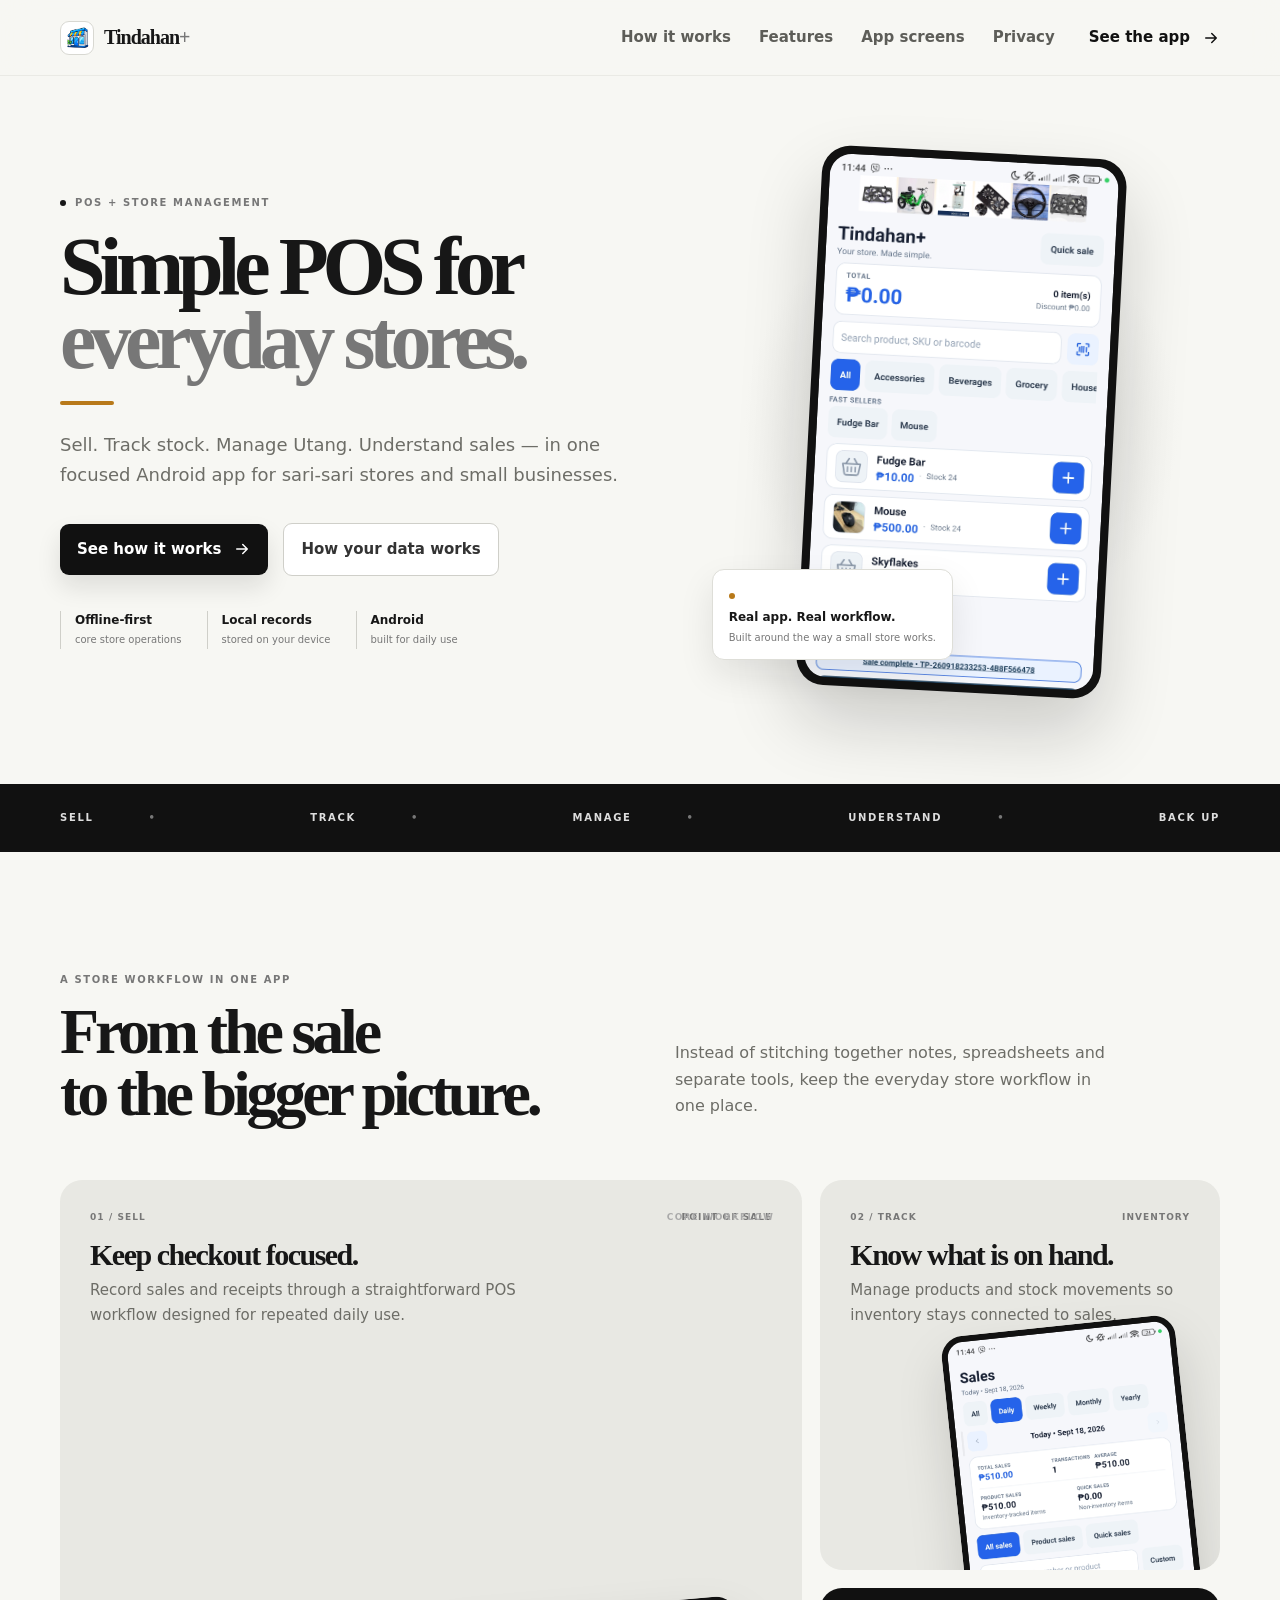
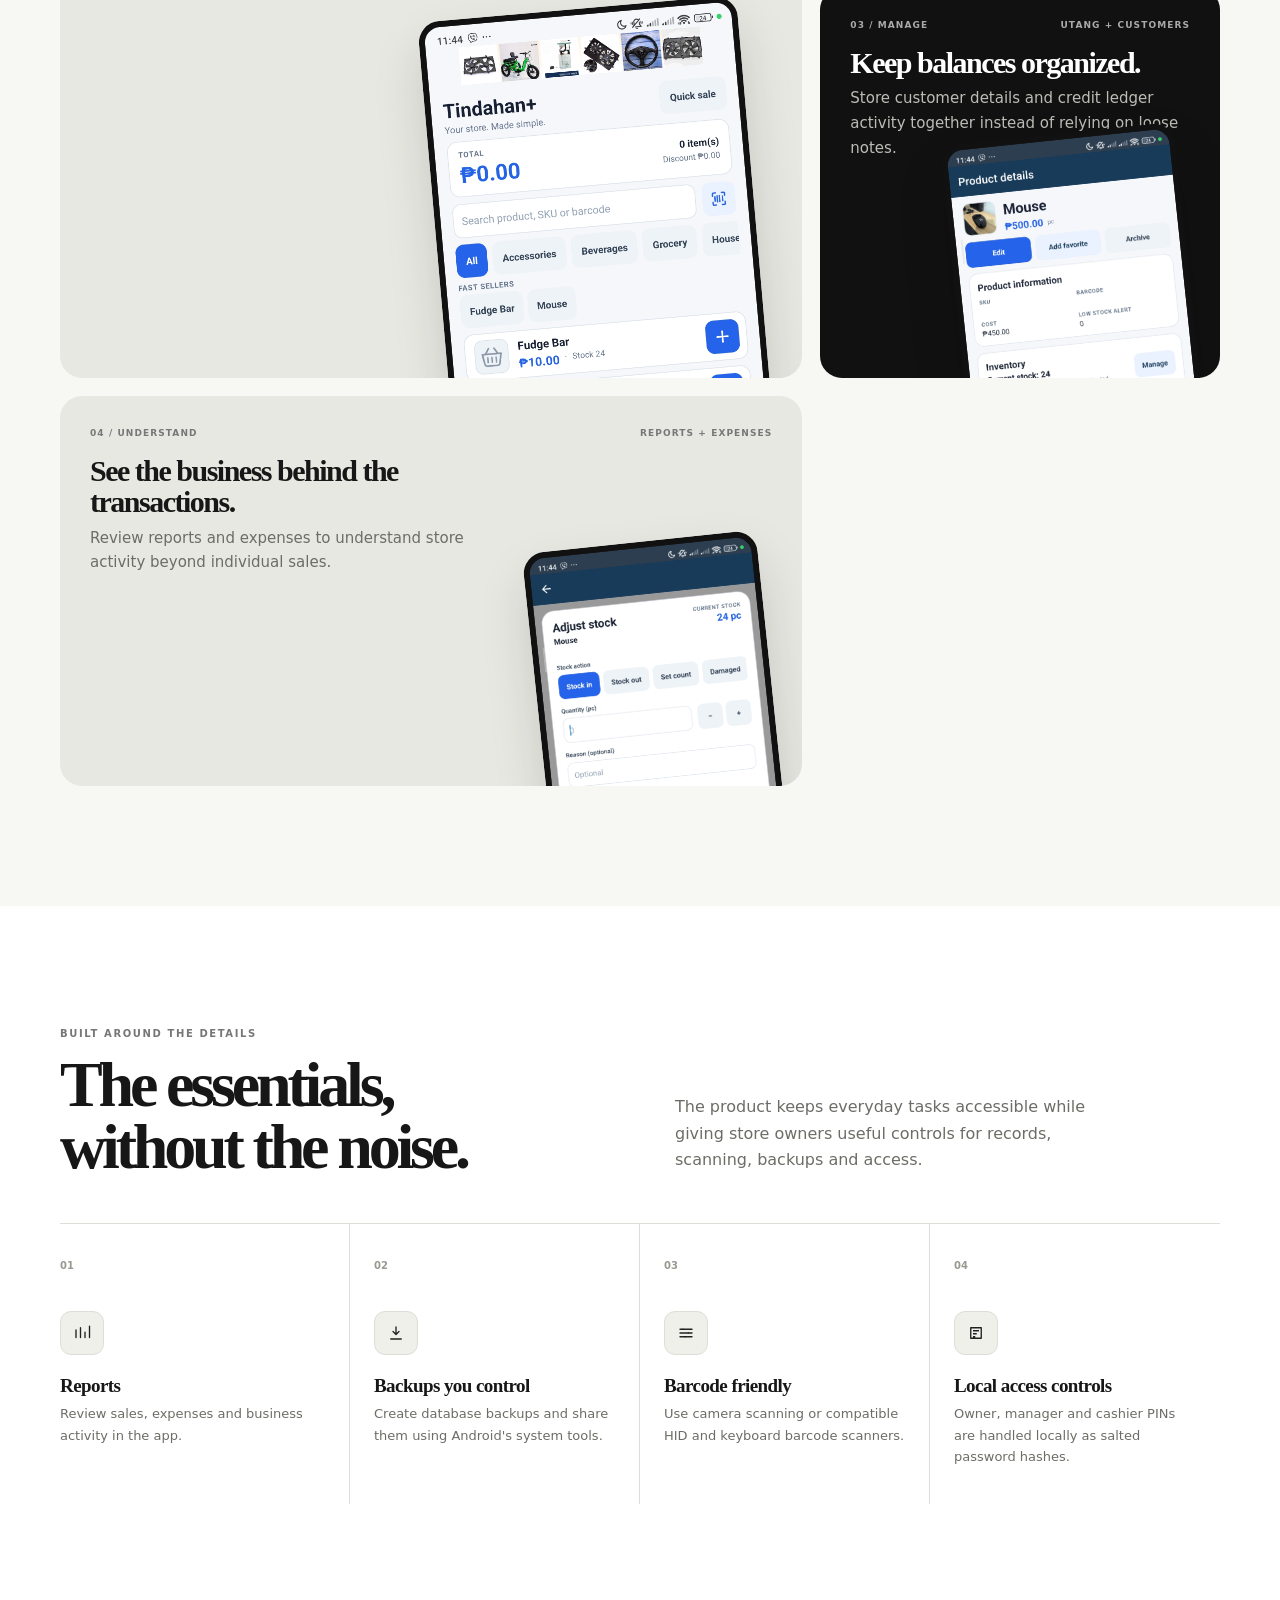
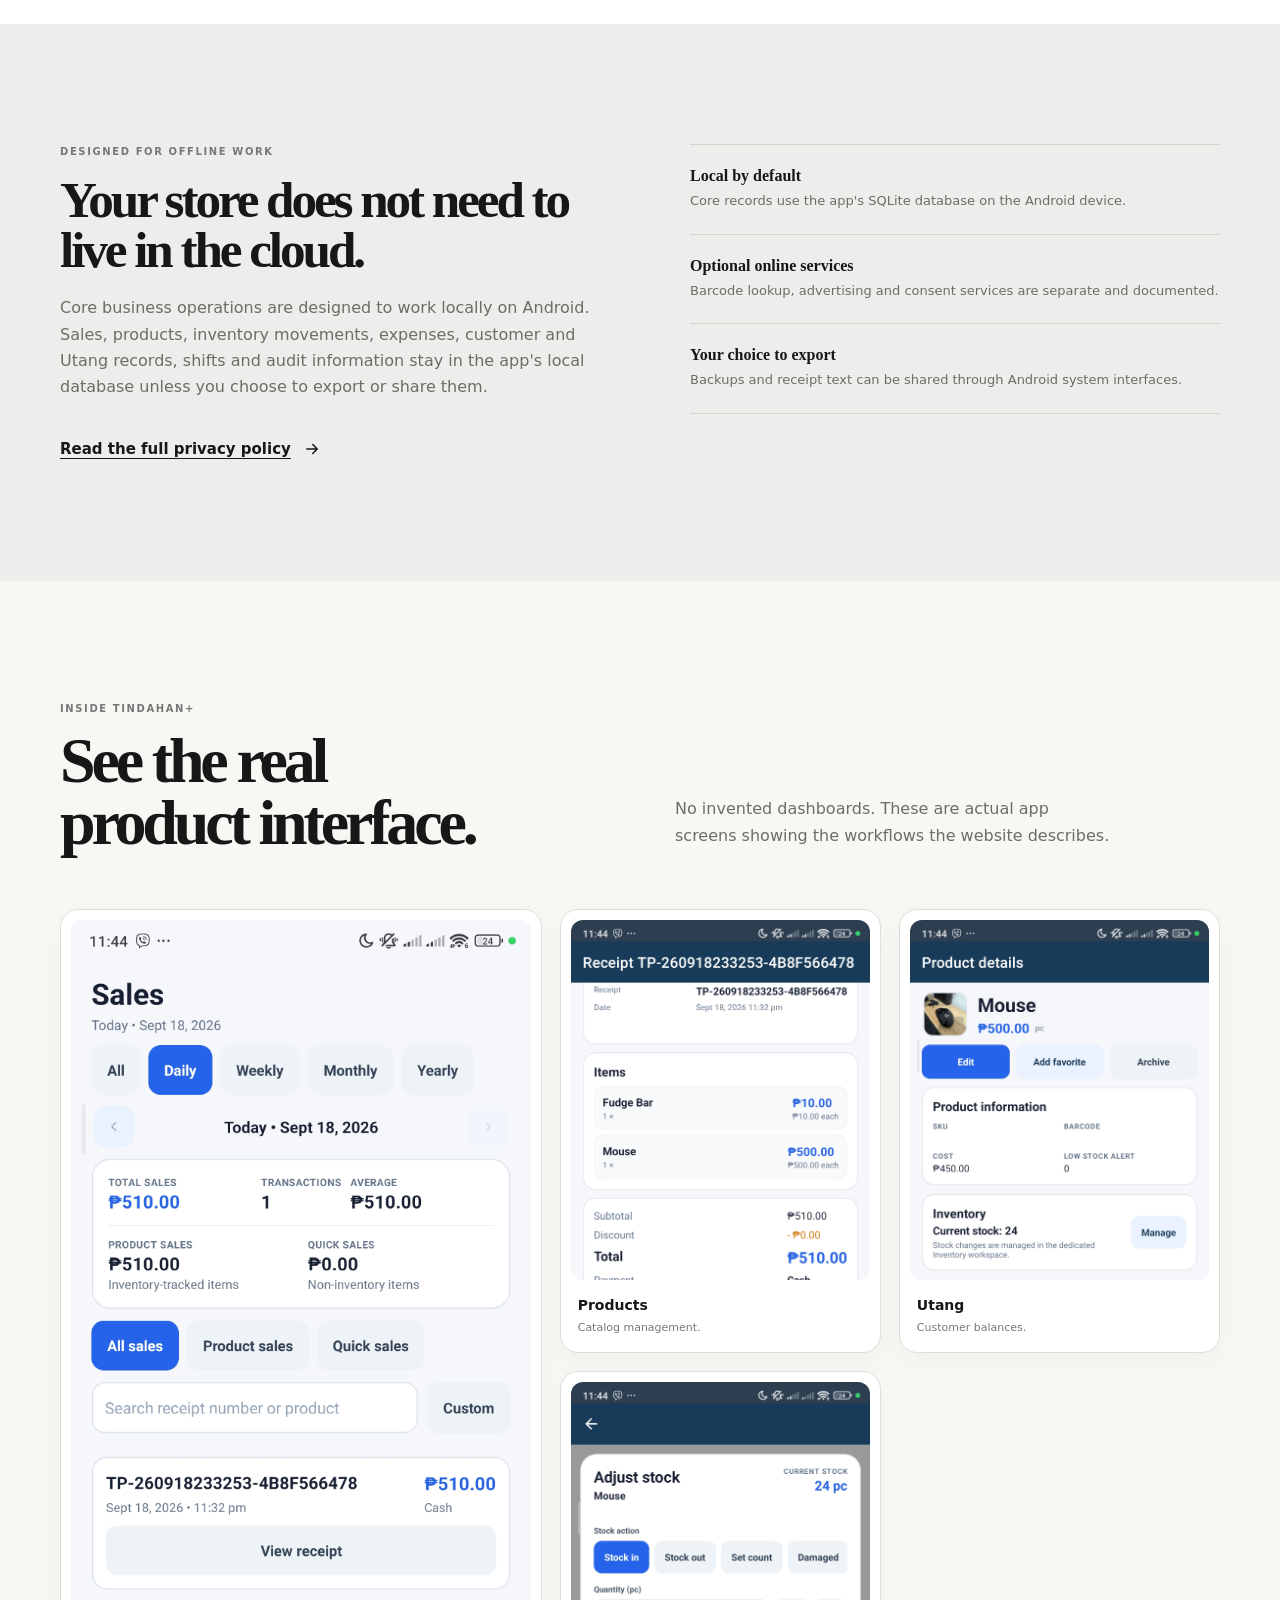
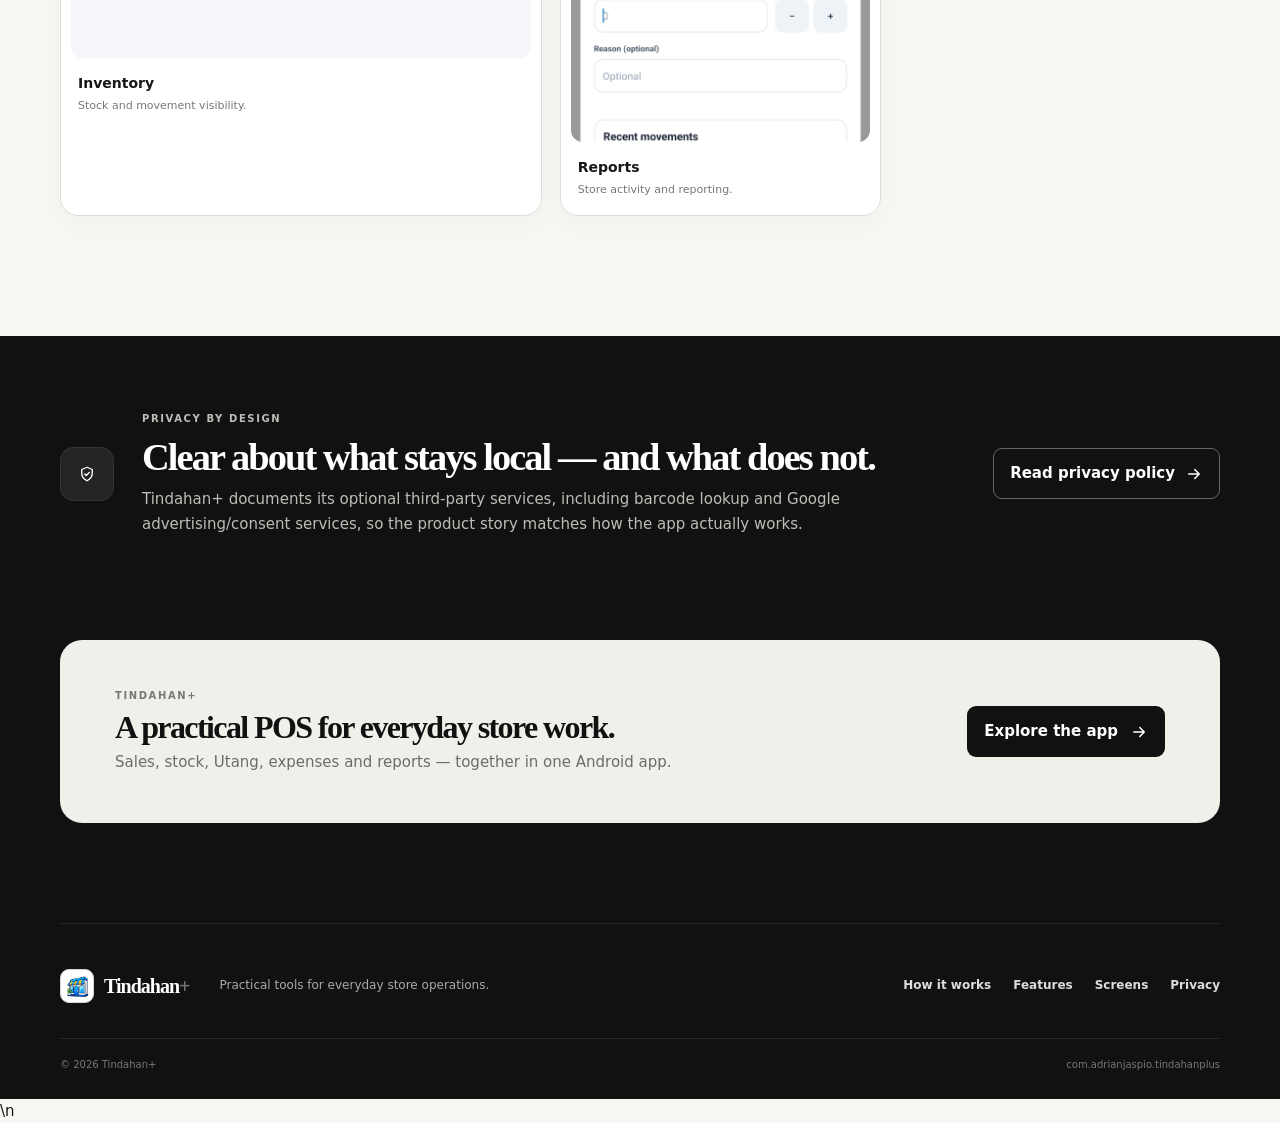
==== index.html @ 7ae2fcb9 "Add lively workflow interactions and motion hooks" ====
<!doctype html>
<html lang="en">
<head>
<meta charset="utf-8"><meta name="viewport" content="width=device-width,initial-scale=1">
<meta name="theme-color" content="#111111">
<meta name="description" content="Tindahan+ is an offline-first Android POS and store management app for sari-sari stores and small businesses.">
<meta property="og:title" content="Tindahan+ — Simple POS for small stores.">
<meta property="og:description" content="Sell, track inventory, manage Utang and expenses, and understand your store with one Android app.">
<meta property="og:type" content="website">
<link rel="stylesheet" href="./styles.css">
<title>Tindahan+ — Simple POS for small stores.</title>
</head>
<body>
<a class="skip" href="#main">Skip to content</a>
<header class="header"><div class="shell nav">
<a class="brand" href="./"><span class="brand-logo"><img src="./Resources/AppLogo.png" alt=""></span><span>Tindahan<span>+</span></span></a>
<nav aria-label="Main navigation"><a href="#workflow">How it works</a><a href="#features">Features</a><a href="#screens">App screens</a><a href="./privacy/">Privacy</a></nav>
<a class="nav-button" href="#screens">See the app <svg viewBox="0 0 24 24" aria-hidden="true"><path d="M5 12h13M13 6l6 6-6 6" fill="none" stroke="currentColor" stroke-width="2" stroke-linecap="round" stroke-linejoin="round"/></svg></a>
</div></header>

<main id="main">
<section class="hero"><div class="shell hero-grid">
<div class="hero-copy">
<div class="eyebrow"><span></span> POS + store management</div>
<h1>Simple POS for<br><i>everyday stores.</i></h1>
<p>Sell. Track stock. Manage Utang. Understand sales — in one focused Android app for sari-sari stores and small businesses.</p>
<div class="hero-buttons"><a class="button primary" href="#workflow">See how it works <svg viewBox="0 0 24 24" aria-hidden="true"><path d="M5 12h13M13 6l6 6-6 6" fill="none" stroke="currentColor" stroke-width="2" stroke-linecap="round" stroke-linejoin="round"/></svg></a><a class="button secondary" href="./privacy/">How your data works</a></div>
<div class="hero-facts"><span><b>Offline-first</b><small>core store operations</small></span><span><b>Local records</b><small>stored on your device</small></span><span><b>Android</b><small>built for daily use</small></span></div>
</div>
<div class="hero-product">
<div class="hero-glow" aria-hidden="true"></div>
<div class="hero-shot"><img src="./Resources/Screenshot_2026-09-18-23-44-18-080_com.adrianjaspio.tindahanplus.jpg" alt="Tindahan+ sales screen"></div>
<div class="hero-note"><strong>Real app. Real workflow.</strong><span>Built around the way a small store works.</span></div>
</div>
</div></section>

<section class="capabilities"><div class="shell capability-row"><span>SELL</span><span>TRACK</span><span>MANAGE</span><span>UNDERSTAND</span><span>BACK UP</span></div></section>

<section id="workflow" class="section workflow"><div class="shell">
<div class="section-heading"><div><div class="eyebrow">A store workflow in one app</div><h2>From the sale<br>to the bigger picture.</h2></div><p>Instead of stitching together notes, spreadsheets and separate tools, keep the everyday store workflow in one place.</p></div>
<div class="workflow-grid">
<article class="workflow-card featured reveal is-visible" tabindex="0" data-workflow="sell"><div class="card-top"><span>01 / SELL</span><span>Point of sale</span></div><div><h3>Keep checkout focused.</h3><p>Record sales and receipts through a straightforward POS workflow designed for repeated daily use.</p></div><img src="./Resources/Screenshot_2026-09-18-23-44-18-080_com.adrianjaspio.tindahanplus.jpg" alt="Tindahan+ point-of-sale screen"></article>
<article class="workflow-card reveal" tabindex="0" data-workflow="track"><div class="card-top"><span>02 / TRACK</span><span>Inventory</span></div><div><h3>Know what is on hand.</h3><p>Manage products and stock movements so inventory stays connected to sales.</p></div><img src="./Resources/Screenshot_2026-09-18-23-44-22-603_com.adrianjaspio.tindahanplus.jpg" alt="Tindahan+ inventory screen"></article>
<article class="workflow-card dark-card reveal" tabindex="0" data-workflow="manage"><div class="card-top"><span>03 / MANAGE</span><span>Utang + customers</span></div><div><h3>Keep balances organized.</h3><p>Store customer details and credit ledger activity together instead of relying on loose notes.</p></div><img src="./Resources/Screenshot_2026-09-18-23-44-35-284_com.adrianjaspio.tindahanplus.jpg" alt="Tindahan+ Utang screen"></article>
<article class="workflow-card reveal" tabindex="0" data-workflow="understand"><div class="card-top"><span>04 / UNDERSTAND</span><span>Reports + expenses</span></div><div><h3>See the business behind the transactions.</h3><p>Review reports and expenses to understand store activity beyond individual sales.</p></div><img src="./Resources/Screenshot_2026-09-18-23-44-40-046_com.adrianjaspio.tindahanplus.jpg" alt="Tindahan+ reports screen"></article>
</div>
</div></section>

<section id="features" class="section feature-section"><div class="shell">
<div class="eyebrow">Built around the details</div>
<div class="section-heading compact"><h2>The essentials,<br>without the noise.</h2><p>The product keeps everyday tasks accessible while giving store owners useful controls for records, scanning, backups and access.</p></div>
<div class="feature-grid">
<article><span>01</span><div class="icon-box"><svg viewBox="0 0 24 24" aria-hidden="true"><path d="M4 18V8M10 18V5M16 18v-7M22 18V3" fill="none" stroke="currentColor" stroke-width="1.8" stroke-linecap="round"/></svg></div><h3>Reports</h3><p>Review sales, expenses and business activity in the app.</p></article>
<article><span>02</span><div class="icon-box"><svg viewBox="0 0 24 24" aria-hidden="true"><path d="M12 4v10m0 0 4-4m-4 4-4-4M5 20h14" fill="none" stroke="currentColor" stroke-width="1.8" stroke-linecap="round" stroke-linejoin="round"/></svg></div><h3>Backups you control</h3><p>Create database backups and share them using Android's system tools.</p></article>
<article><span>03</span><div class="icon-box"><svg viewBox="0 0 24 24" aria-hidden="true"><path d="M4 7h16M4 12h16M4 17h16" fill="none" stroke="currentColor" stroke-width="1.8" stroke-linecap="round"/><circle cx="8" cy="7" r="1" fill="currentColor"/><circle cx="15" cy="12" r="1" fill="currentColor"/><circle cx="11" cy="17" r="1" fill="currentColor"/></svg></div><h3>Barcode friendly</h3><p>Use camera scanning or compatible HID and keyboard barcode scanners.</p></article>
<article><span>04</span><div class="icon-box"><svg viewBox="0 0 24 24" aria-hidden="true"><path d="M5 5h14v14H5zM8 9h8M8 13h5M8 17h3" fill="none" stroke="currentColor" stroke-width="1.8" stroke-linejoin="round"/></svg></div><h3>Local access controls</h3><p>Owner, manager and cashier PINs are handled locally as salted password hashes.</p></article>
</div>
</div></section>

<section class="section data-section"><div class="shell data-grid">
<div><div class="eyebrow">Designed for offline work</div><h2>Your store does not need to live in the cloud.</h2><p>Core business operations are designed to work locally on Android. Sales, products, inventory movements, expenses, customer and Utang records, shifts and audit information stay in the app's local database unless you choose to export or share them.</p><a class="text-link" href="./privacy/">Read the full privacy policy <svg viewBox="0 0 24 24" aria-hidden="true"><path d="M5 12h13M13 6l6 6-6 6" fill="none" stroke="currentColor" stroke-width="2" stroke-linecap="round" stroke-linejoin="round"/></svg></a></div>
<div class="data-list"><div><strong>Local by default</strong><span>Core records use the app's SQLite database on the Android device.</span></div><div><strong>Optional online services</strong><span>Barcode lookup, advertising and consent services are separate and documented.</span></div><div><strong>Your choice to export</strong><span>Backups and receipt text can be shared through Android system interfaces.</span></div></div>
</div></section>

<section id="screens" class="section screens"><div class="shell">
<div class="section-heading"><div><div class="eyebrow">Inside Tindahan+</div><h2>See the real<br>product interface.</h2></div><p>No invented dashboards. These are actual app screens showing the workflows the website describes.</p></div>
<div class="screen-grid">
<figure class="screen-feature"><img src="./Resources/Screenshot_2026-09-18-23-44-22-603_com.adrianjaspio.tindahanplus.jpg" alt="Tindahan+ inventory screen"><figcaption><strong>Inventory</strong><span>Stock and movement visibility.</span></figcaption></figure>
<figure><img src="./Resources/Screenshot_2026-09-18-23-44-27-682_com.adrianjaspio.tindahanplus.jpg" alt="Tindahan+ product management screen"><figcaption><strong>Products</strong><span>Catalog management.</span></figcaption></figure>
<figure><img src="./Resources/Screenshot_2026-09-18-23-44-35-284_com.adrianjaspio.tindahanplus.jpg" alt="Tindahan+ Utang screen"><figcaption><strong>Utang</strong><span>Customer balances.</span></figcaption></figure>
<figure><img src="./Resources/Screenshot_2026-09-18-23-44-40-046_com.adrianjaspio.tindahanplus.jpg" alt="Tindahan+ reports screen"><figcaption><strong>Reports</strong><span>Store activity and reporting.</span></figcaption></figure>
</div></div></section>

<section class="privacy-band"><div class="shell privacy-inner"><div class="privacy-icon"><svg viewBox="0 0 24 24" aria-hidden="true"><path d="M12 3 19 6v5c0 4.5-2.8 7.8-7 10-4.2-2.2-7-5.5-7-10V6z" fill="none" stroke="currentColor" stroke-width="1.8" stroke-linejoin="round"/><path d="m9 12 2 2 4-4" fill="none" stroke="currentColor" stroke-width="1.8" stroke-linecap="round" stroke-linejoin="round"/></svg></div><div><div class="eyebrow light">Privacy by design</div><h2>Clear about what stays local — and what does not.</h2><p>Tindahan+ documents its optional third-party services, including barcode lookup and Google advertising/consent services, so the product story matches how the app actually works.</p></div><a class="outline-button" href="./privacy/">Read privacy policy <svg viewBox="0 0 24 24" aria-hidden="true"><path d="M5 12h13M13 6l6 6-6 6" fill="none" stroke="currentColor" stroke-width="2" stroke-linecap="round" stroke-linejoin="round"/></svg></a></div></section>

<section class="final"><div class="shell final-inner"><div><div class="eyebrow">Tindahan+</div><h2>A practical POS for everyday store work.</h2><p>Sales, stock, Utang, expenses and reports — together in one Android app.</p></div><a class="button white" href="#screens">Explore the app <svg viewBox="0 0 24 24" aria-hidden="true"><path d="M5 12h13M13 6l6 6-6 6" fill="none" stroke="currentColor" stroke-width="2" stroke-linecap="round" stroke-linejoin="round"/></svg></a></div></section>
</main>

<footer><div class="shell footer"><div class="footer-top"><a class="brand" href="./"><span class="brand-logo"><img src="./Resources/AppLogo.png" alt=""></span><span>Tindahan<span>+</span></span></a><p>Practical tools for everyday store operations.</p><div class="footer-links"><a href="#workflow">How it works</a><a href="#features">Features</a><a href="#screens">Screens</a><a href="./privacy/">Privacy</a></div></div><div class="footer-bottom"><span>© 2026 Tindahan+</span><span>com.adrianjaspio.tindahanplus</span></div></div></footer>
<script src="./script.js" defer></script>\n</body></html>
---- styles.css ----
:root{--ink:#171717;--deep:#111;--paper:#f7f7f3;--soft:#ecece8;--white:#fff;--line:#deded8;--muted:#6d6d67;--accent:#b87919;--max:1160px}
*{box-sizing:border-box}html{scroll-behavior:smooth}body{margin:0;background:var(--paper);color:var(--ink);font:15px/1.65 'DM Sans',system-ui,sans-serif}a{color:inherit;text-decoration:none}.shell{width:min(var(--max),calc(100% - 48px));margin:auto}.skip{position:absolute;left:-9999px}.skip:focus-visible{left:16px;top:16px;background:#111;color:#fff;padding:10px;border-radius:8px;z-index:99}
.header{height:76px;position:sticky;top:0;z-index:20;background:#f7f7f3ed;border-bottom:1px solid #deded880;backdrop-filter:blur(18px)}.nav{height:100%;display:flex;align-items:center;gap:34px}.brand{display:flex;align-items:center;gap:10px;font:800 20px 'Manrope';letter-spacing:-.05em}.brand>span:last-child>span{color:#777}.brand-logo{width:34px;height:34px;border-radius:9px;background:#fff;border:1px solid #d8d8d2;display:grid;place-items:center}.brand-logo img{width:25px;height:25px;object-fit:contain}.nav nav{display:flex;gap:28px;margin-left:auto;color:#5d5d58;font-weight:600}.nav nav a:hover{color:#111}.nav nav a:focus-visible,.nav-button:focus-visible,.button:focus-visible,.text-link:focus-visible,.outline-button:focus-visible,.brand:focus-visible{outline:3px solid var(--accent);outline-offset:4px;border-radius:6px}.nav-button,.button,.text-link{display:inline-flex;align-items:center;gap:12px;font-weight:700}.nav-button{padding:10px 0;color:#111}svg{width:18px;height:18px}
.hero{overflow:hidden}.hero-grid{min-height:700px;display:grid;grid-template-columns:1fr .9fr;align-items:center;gap:70px;padding:76px 0 92px}.eyebrow{display:flex;align-items:center;gap:9px;text-transform:uppercase;letter-spacing:.16em;font-size:10px;font-weight:800;color:#777}.eyebrow>span{width:6px;height:6px;border-radius:50%;background:#171717}.hero h1{font:800 clamp(3.8rem,6.4vw,6.35rem)/.91 'Manrope';letter-spacing:-.075em;margin:18px 0 25px}.hero h1 i{font-style:normal;color:#777}.hero h1:after{content:'';display:block;width:54px;height:4px;border-radius:99px;background:var(--accent);margin-top:22px}.hero-copy>p{max-width:610px;font-size:18px;line-height:1.7;color:var(--muted);margin:0}.hero-buttons{display:flex;align-items:center;gap:15px;margin-top:32px}.button{border-radius:9px;padding:13px 17px}.primary{background:#111;color:#fff;box-shadow:0 12px 25px #1111111c}.secondary{color:#333;border:1px solid #cfcfc9;background:#fff}.hero-facts{display:flex;gap:25px;margin-top:35px}.hero-facts span{display:flex;flex-direction:column;padding-left:14px;border-left:1px solid #cfcfc9}.hero-facts b{font-size:12px}.hero-facts small{font-size:10px;color:#777;margin-top:2px}
.hero-product{height:540px;position:relative;display:grid;place-items:center}.hero-glow{position:absolute;width:440px;height:440px;border-radius:50%;background:radial-gradient(circle,#e8e8e3 0%,#eeeeea 48%,transparent 70%)}.hero-shot{position:relative;width:305px;height:540px;border-radius:28px;padding:8px;background:#111;box-shadow:0 35px 70px #11111130;transform:rotate(3deg);z-index:2;overflow:hidden}.hero-shot img{width:100%;height:100%;object-fit:cover;object-position:top;border-radius:22px}.hero-note{position:absolute;z-index:3;bottom:32px;left:8px;background:#fff;padding:13px 16px;border:1px solid var(--line);border-radius:12px;box-shadow:0 15px 35px #11111118}.hero-note strong,.hero-note span{display:block}.hero-note strong{font-size:12px}.hero-note:before{content:'';display:inline-block;width:6px;height:6px;border-radius:50%;background:var(--accent);margin-right:7px;vertical-align:1px}.hero-note span{font-size:10px;color:#777;margin-top:2px}
.capabilities{background:#111;color:#ddd;overflow-x:auto}.capability-row{height:68px;display:flex;justify-content:space-between;align-items:center;font-size:10px;font-weight:800;letter-spacing:.17em}.capability-row span:not(:last-child):after{content:'•';margin-left:55px;color:#777}
.section{padding:120px 0}.section-heading{display:grid;grid-template-columns:1fr 1fr;gap:70px;align-items:end;margin-bottom:55px}.section-heading h2{font:800 clamp(2.8rem,5vw,4.7rem)/.97 'Manrope';letter-spacing:-.065em;margin:12px 0 0}.section-heading>p{max-width:440px;color:var(--muted);font-size:16px;margin:0 0 5px}.section-heading.compact{margin-bottom:45px}
.workflow-grid{display:grid;grid-template-columns:1.3fr .7fr;grid-template-rows:1fr 1fr;gap:18px}.workflow-card{border-radius:22px;background:#e8e8e3;padding:30px;min-height:390px;position:relative;overflow:hidden;display:flex;flex-direction:column}.workflow-card.featured{grid-row:span 2;min-height:798px}.workflow-card.featured:before{content:'CORE WORKFLOW';position:absolute;right:28px;top:30px;font-size:9px;font-weight:800;letter-spacing:.14em;color:#aaa}.workflow-card.dark-card{background:#111;color:#fff}.workflow-card.dark-card p{color:#bdbdb7}.card-top{display:flex;justify-content:space-between;color:#777;font-size:9px;font-weight:800;letter-spacing:.12em;text-transform:uppercase}.dark-card .card-top{color:#aaa}.workflow-card h3{font:800 30px/1.05 'Manrope';letter-spacing:-.05em;margin:14px 0 8px;max-width:430px}.workflow-card p{color:var(--muted);max-width:430px;margin:0}.workflow-card img{display:block;position:absolute;width:235px;height:345px;object-fit:cover;object-position:top;border-radius:22px;padding:6px;background:#111;box-shadow:0 25px 50px #11111125;right:28px;bottom:-100px;transform:rotate(-6deg)}.workflow-card.featured img{width:320px;height:470px;right:45px;bottom:-100px;transform:rotate(-5deg)}
.feature-section{background:#fff}.feature-grid{display:grid;grid-template-columns:repeat(4,1fr);border-top:1px solid var(--line)}.feature-grid article{padding:28px 24px 20px 0;border-right:1px solid var(--line);min-height:280px}.feature-grid article+article{padding-left:24px}.feature-grid article:last-child{border-right:0}.feature-grid article>span{font-size:10px;font-weight:800;color:#999991}.icon-box{width:44px;height:44px;border-radius:11px;background:#f0f0eb;color:#222;display:grid;place-items:center;border:1px solid #deded8;margin:34px 0 20px}.feature-grid h3{font:700 19px 'Manrope';margin:0 0 6px;letter-spacing:-.03em}.feature-grid p{font-size:13px;color:var(--muted);margin:0}
.data-section{background:#ededeb}.data-grid{display:grid;grid-template-columns:1fr 1fr;gap:100px;align-items:start}.data-grid h2{font:800 clamp(2.6rem,4vw,4.1rem)/.98 'Manrope';letter-spacing:-.06em;margin:14px 0 20px}.data-grid p{max-width:560px;color:var(--muted);font-size:16px}.text-link{margin-top:20px;text-decoration:underline;text-underline-offset:4px}.data-list{border-top:1px solid #d4d4ce}.data-list>div{padding:22px 0;border-bottom:1px solid #d4d4ce}.data-list strong,.data-list span{display:block}.data-list strong{font:700 16px 'Manrope'}.data-list span{color:#6d6d67;font-size:13px;margin-top:5px}
.screens{background:#f7f7f3}.screen-grid{display:grid;grid-template-columns:1.2fr .8fr .8fr;grid-template-rows:auto auto;gap:18px}.screen-grid figure{margin:0;background:#fff;border-radius:18px;padding:10px;border:1px solid var(--line);box-shadow:0 10px 30px #11111108}.screen-grid figure:first-child{grid-row:span 2}.screen-grid img{display:block;width:100%;height:360px;object-fit:cover;object-position:top;border-radius:12px;background:#ededeb}.screen-grid figure:first-child img{height:738px}.screen-grid figcaption{padding:14px 7px 5px}.screen-grid strong,.screen-grid span{display:block}.screen-grid strong{font-size:14px}.screen-grid span{font-size:11px;color:#777;margin-top:2px}
.privacy-band{background:#111;color:#fff}.privacy-icon{box-shadow:inset 0 0 0 1px #ffffff12}.privacy-inner{padding:75px 0;display:grid;grid-template-columns:auto 1fr auto;align-items:center;gap:28px}.privacy-icon{width:54px;height:54px;border-radius:14px;background:#242424;display:grid;place-items:center}.privacy-inner h2{font:700 clamp(2rem,3vw,3rem)/1.05 'Manrope';letter-spacing:-.05em;margin:10px 0}.privacy-inner p{color:#bdbdb7;max-width:700px;margin:0}.eyebrow.light{color:#bdbdb7}.outline-button{border:1px solid #666;border-radius:9px;padding:12px 16px;display:flex;align-items:center;gap:10px;font-weight:700;white-space:nowrap}
.final{padding:28px 0 100px;background:#111}.final-inner{background:#f0f0eb;border-radius:22px;color:#111;padding:48px 55px;display:flex;align-items:center;gap:30px}.final h2{font:800 32px 'Manrope';letter-spacing:-.05em;margin:5px 0 4px}.final p{margin:0;color:#6d6d67}.final .white{margin-left:auto;background:#111;color:#fff}
footer{background:#111;color:#fff}.footer{border-top:1px solid #ffffff18;padding:45px 0 25px}.footer-top{display:grid;grid-template-columns:auto 1fr auto;align-items:center;gap:30px}.footer p{color:#aaa;font-size:12px;margin:0}.footer-links{display:flex;gap:22px;font-size:12px;font-weight:700;color:#ddd}.footer-bottom{border-top:1px solid #ffffff18;margin-top:35px;padding-top:18px;display:flex;justify-content:space-between;color:#777;font-size:10px}
@media(max-width:900px){.nav nav{display:none}.hero-grid{grid-template-columns:1fr;gap:20px}.hero-product{margin-top:20px}.section-heading{grid-template-columns:1fr;gap:20px}.workflow-grid{grid-template-columns:1fr}.workflow-card.featured{grid-row:auto;min-height:600px}.workflow-card{min-height:390px}.feature-grid{grid-template-columns:repeat(2,1fr)}.feature-grid article:nth-child(2){border-right:0}.feature-grid article:nth-child(3){padding-left:0;border-top:1px solid var(--line)}.feature-grid article:nth-child(4){border-top:1px solid var(--line)}.data-grid{grid-template-columns:1fr;gap:55px}.screen-grid{grid-template-columns:1fr 1fr}.screen-grid figure:first-child{grid-column:span 2;grid-row:auto}.screen-grid figure:first-child img{height:500px}.screen-grid img{height:430px}.privacy-inner{grid-template-columns:auto 1fr}.outline-button{grid-column:2;justify-self:start}.footer-top{grid-template-columns:1fr 1fr}.footer-links{justify-content:flex-end}}
@media(max-width:600px){.shell{width:calc(100% - 32px)}.header{height:68px}.nav-button{font-size:12px}.hero-grid{padding:50px 0 70px}.hero h1{font-size:clamp(3.4rem,17vw,5rem)}.hero-copy>p{font-size:16px}.hero-buttons{flex-direction:column;align-items:flex-start}.hero-facts{gap:14px;flex-wrap:wrap}.hero-product{height:500px}.hero-shot{width:255px;height:460px}.hero-glow{width:350px;height:350px}.hero-note{left:0;bottom:28px}.capability-row{width:720px;justify-content:flex-start;gap:42px}.capability-row span:not(:last-child):after{margin-left:42px}.section{padding:85px 0}.section-heading h2{font-size:2.8rem}.workflow-card,.workflow-card.featured{min-height:540px;padding:25px}.workflow-card img,.workflow-card.featured img{width:220px;height:340px;right:18px;bottom:-70px}.feature-grid{grid-template-columns:1fr}.feature-grid article,.feature-grid article+article{border-right:0;padding-left:0;padding-right:0;border-bottom:1px solid var(--line)}.feature-grid article:last-child{border-bottom:0}.screen-grid{grid-template-columns:1fr}.screen-grid figure:first-child{grid-column:auto}.screen-grid figure:first-child img,.screen-grid img{height:auto;aspect-ratio:9/16}.privacy-inner{grid-template-columns:1fr;padding:55px 0}.outline-button{grid-column:auto}.final{padding-bottom:65px}.final-inner{padding:30px;flex-wrap:wrap}.final .white{margin-left:0}.footer-top{grid-template-columns:1fr}.footer-links{justify-content:flex-start;flex-wrap:wrap}.footer-bottom{display:block}.footer-bottom span{display:block;margin-top:6px}}
@media(prefers-reduced-motion:reduce){html{scroll-behavior:auto}.hero-shot,.workflow-card img{transform:none}}
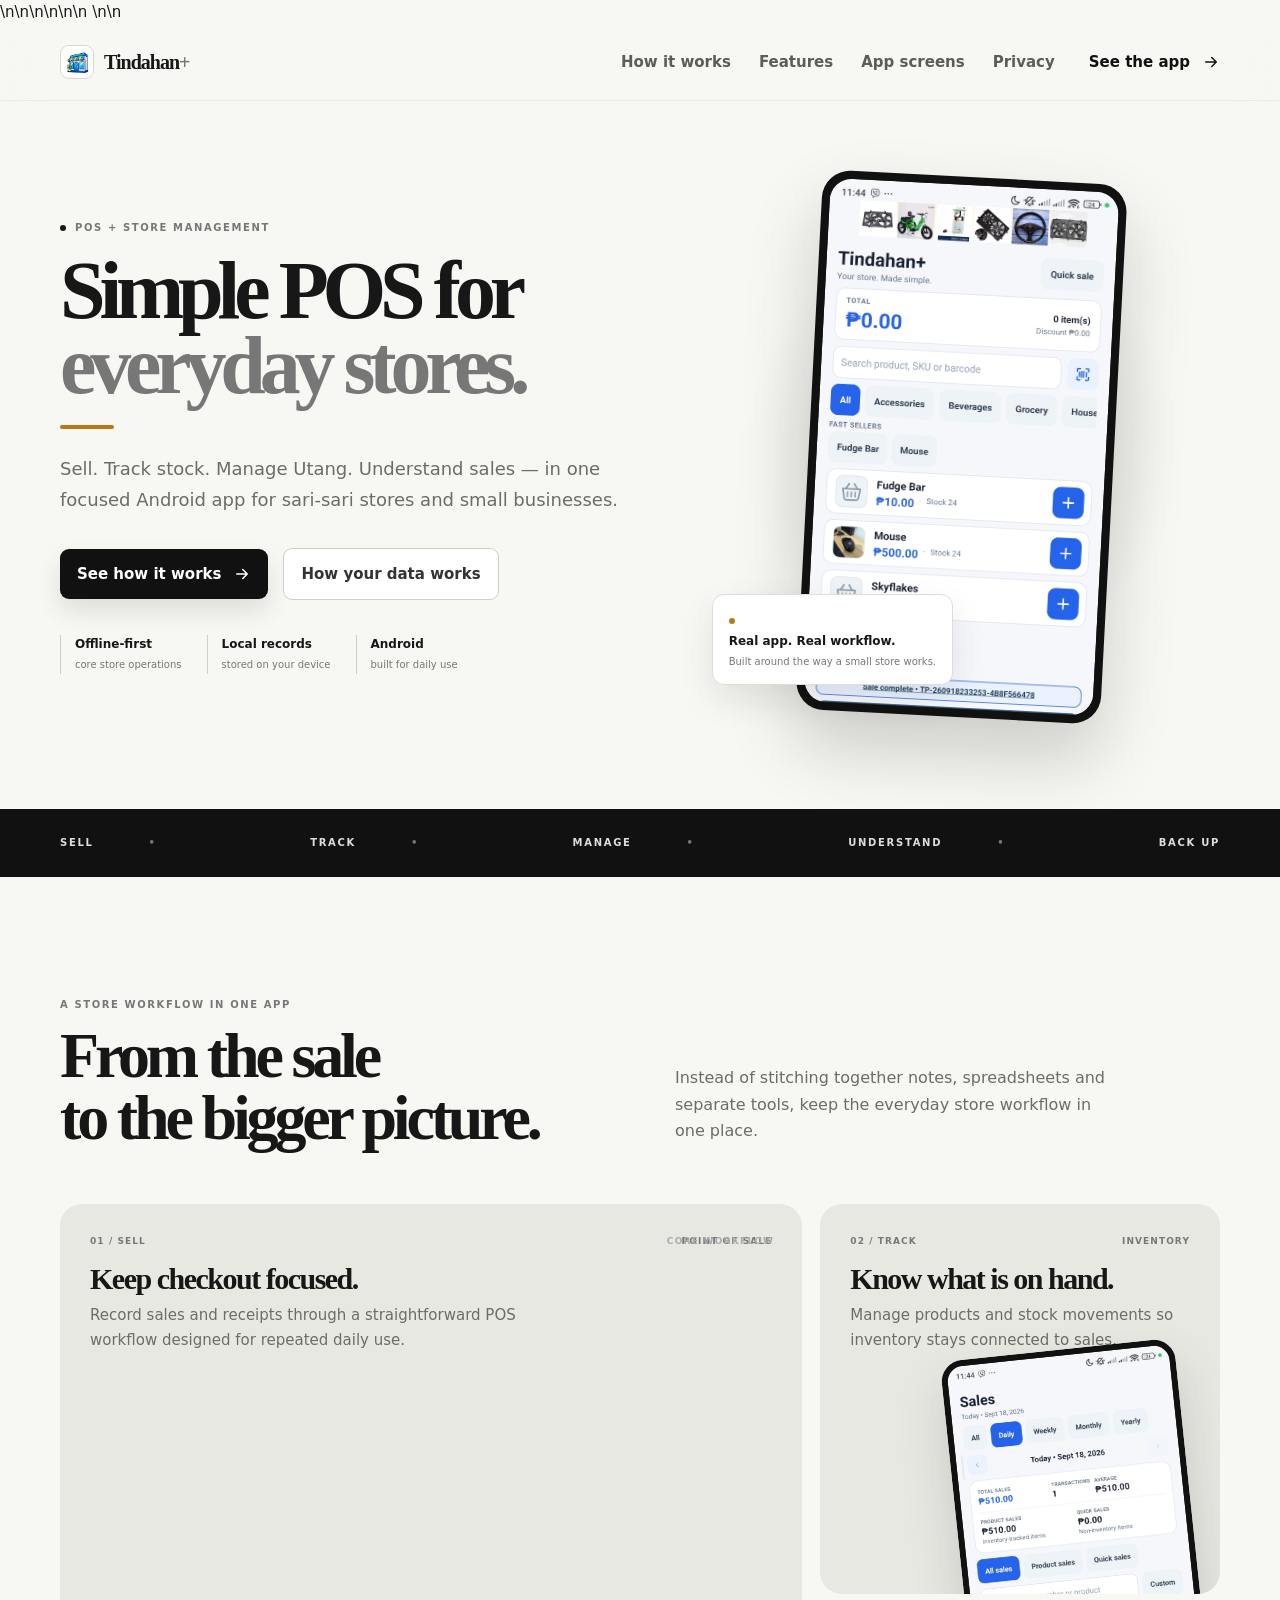
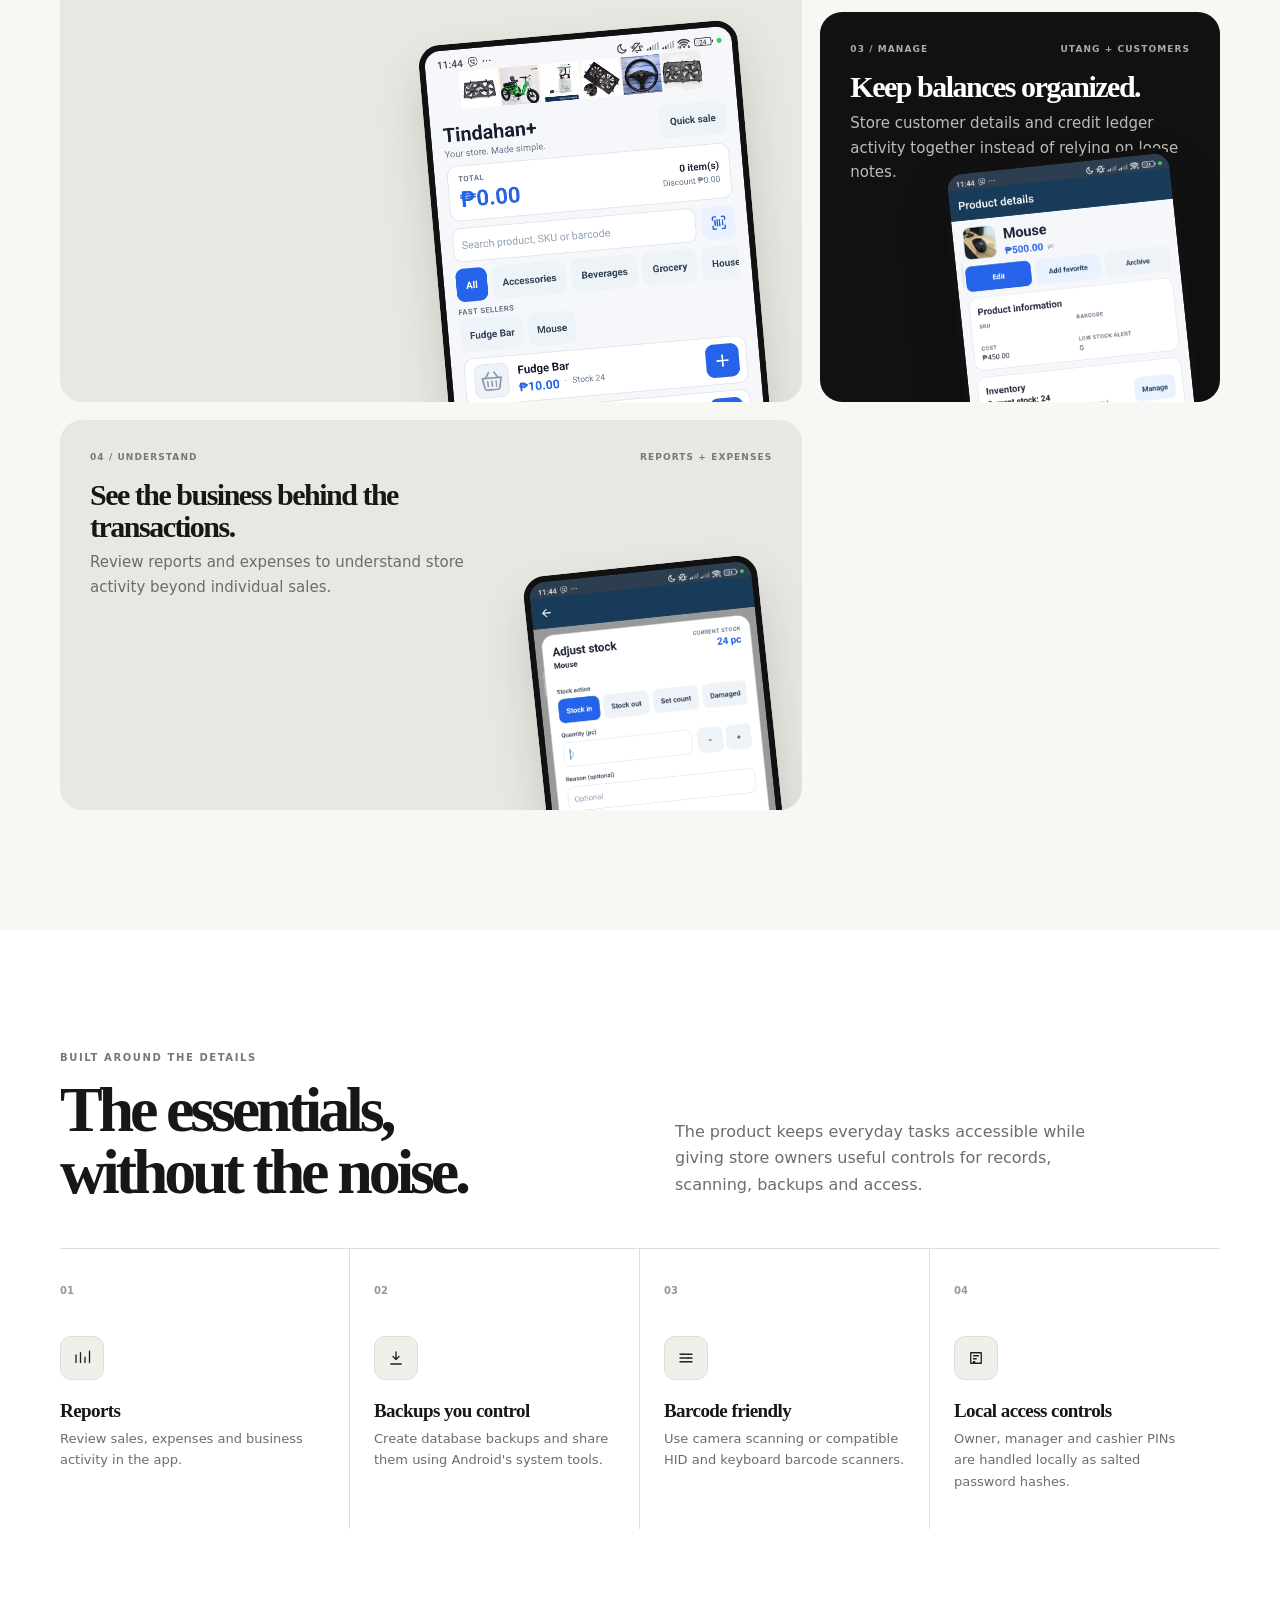
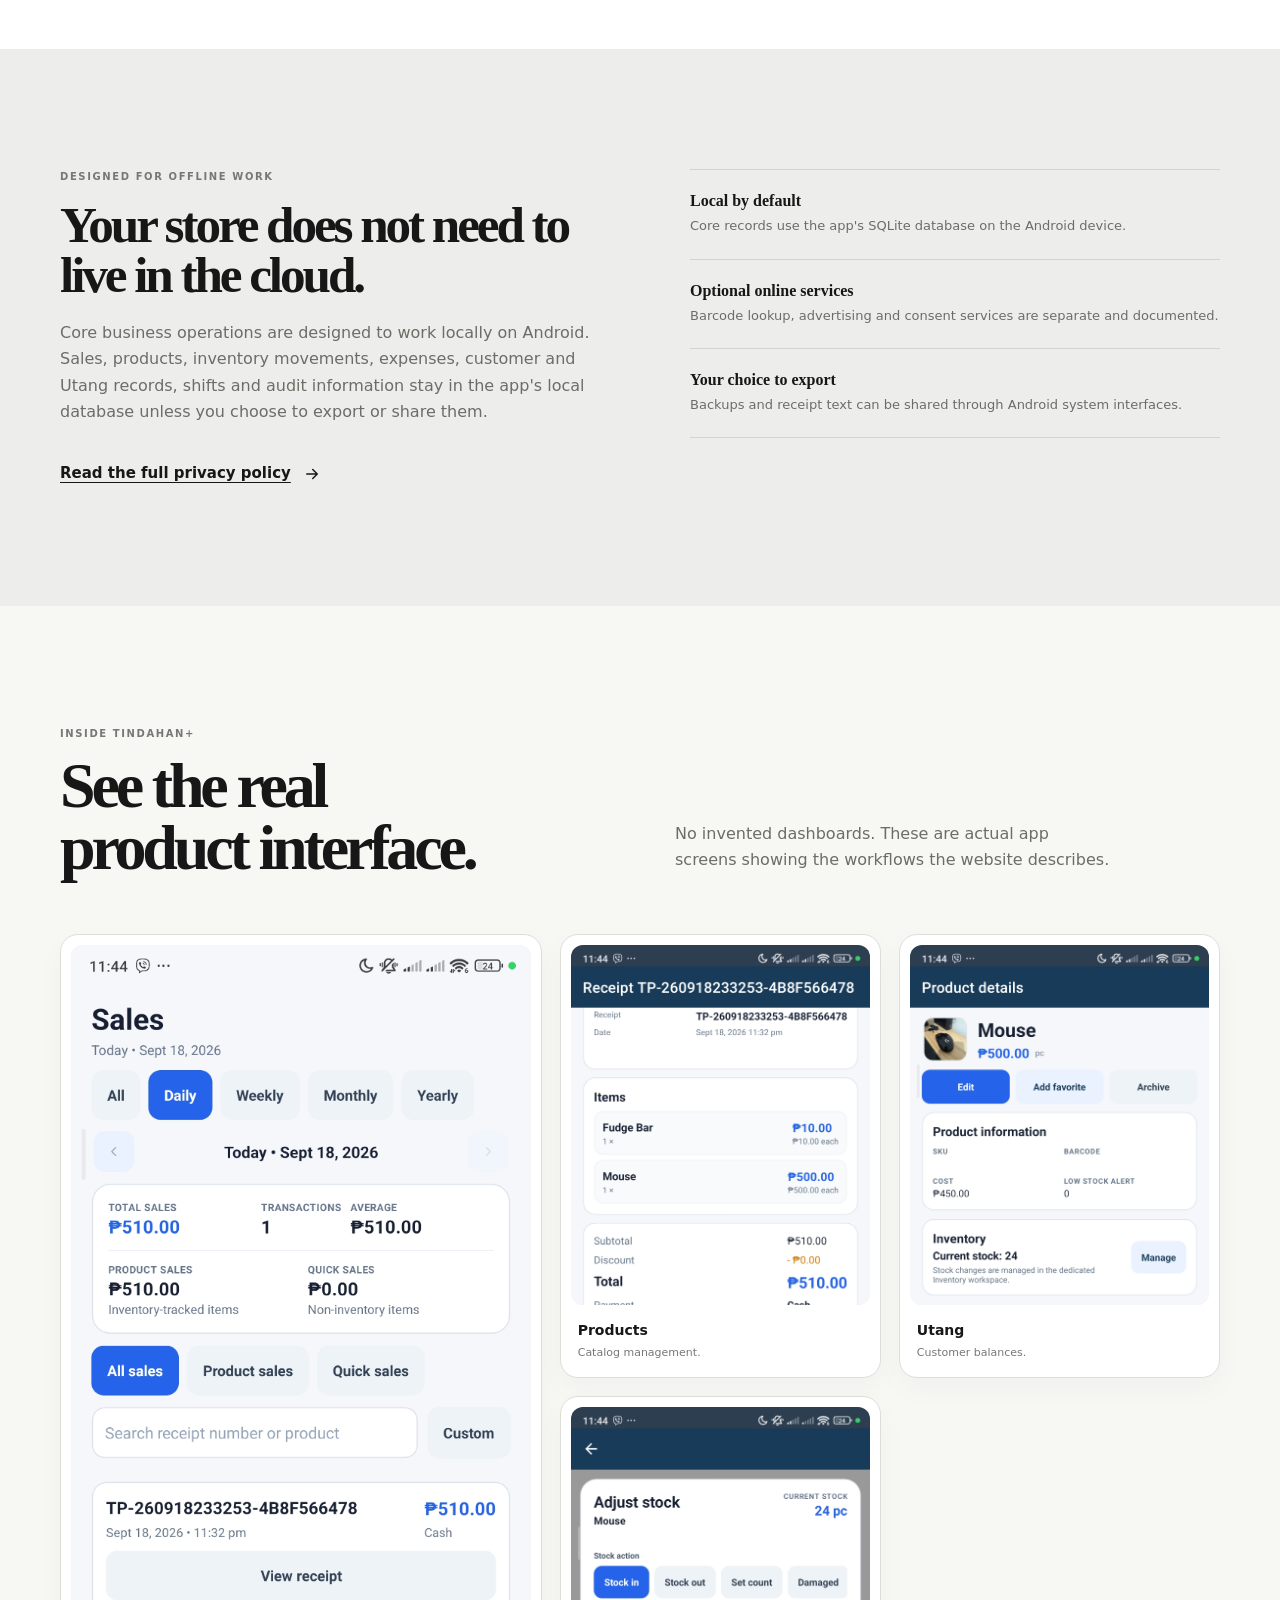
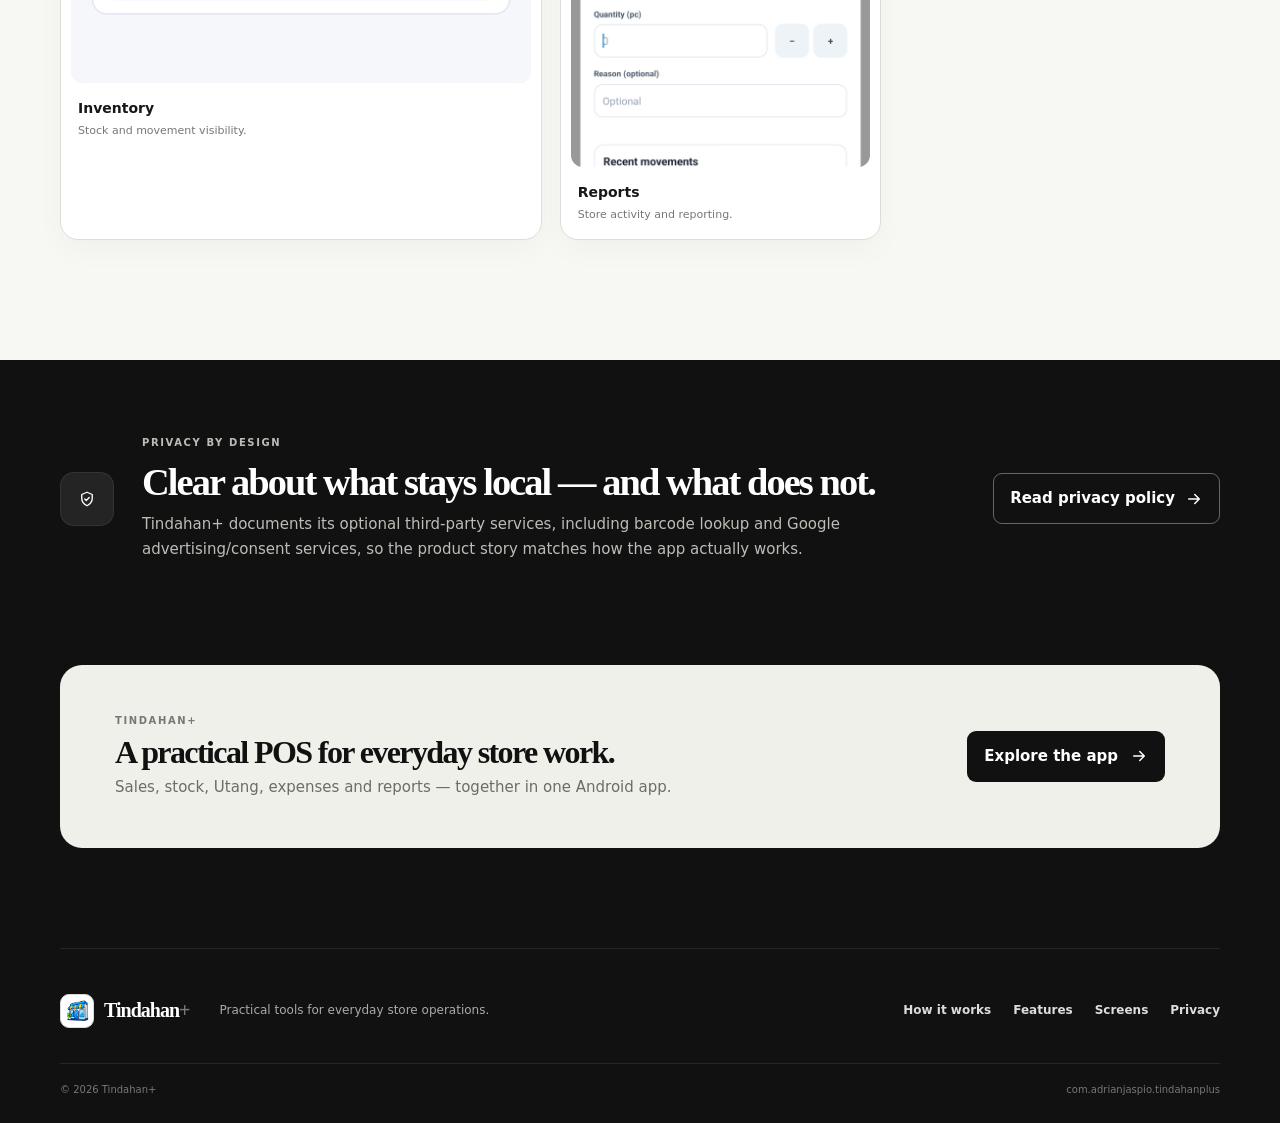
==== commit ca5d8690: "Production hardening (#9) * Harden landing page SEO accessibility and image loading  * Improve priva" ====
--- a/index.html
+++ b/index.html
@@ -6,14 +6,14 @@
 <meta name="description" content="Tindahan+ is an offline-first Android POS and store management app for sari-sari stores and small businesses.">
 <meta property="og:title" content="Tindahan+ — Simple POS for small stores.">
 <meta property="og:description" content="Sell, track inventory, manage Utang and expenses, and understand your store with one Android app.">
-<meta property="og:type" content="website">
-<link rel="stylesheet" href="./styles.css">
+<meta property="og:type" content="website">\n<meta property="og:image" content="./Resources/AppLogo.png">\n<meta name="twitter:card" content="summary">\n<meta name="twitter:title" content="Tindahan+ — Simple POS for small stores.">\n<meta name="twitter:description" content="Sell, track inventory, manage Utang and expenses, and understand your store with one Android app.">\n<meta name="twitter:image" content="./Resources/AppLogo.png">\n<link rel="preload" as="image" href="./Resources/Screenshot_2026-09-18-23-44-18-080_com.adrianjaspio.tindahanplus.jpg">
+<link rel="preconnect" href="https://fonts.googleapis.com">\n<link rel="preconnect" href="https://fonts.gstatic.com" crossorigin>\n<link rel="stylesheet" href="./styles.css">
 <title>Tindahan+ — Simple POS for small stores.</title>
 </head>
 <body>
 <a class="skip" href="#main">Skip to content</a>
 <header class="header"><div class="shell nav">
-<a class="brand" href="./"><span class="brand-logo"><img src="./Resources/AppLogo.png" alt=""></span><span>Tindahan<span>+</span></span></a>
+<a class="brand" href="./"><span class="brand-logo"><img src="./Resources/AppLogo.png" alt="" width="25" height="25" decoding="async"></span><span>Tindahan<span>+</span></span></a>
 <nav aria-label="Main navigation"><a href="#workflow">How it works</a><a href="#features">Features</a><a href="#screens">App screens</a><a href="./privacy/">Privacy</a></nav>
 <a class="nav-button" href="#screens">See the app <svg viewBox="0 0 24 24" aria-hidden="true"><path d="M5 12h13M13 6l6 6-6 6" fill="none" stroke="currentColor" stroke-width="2" stroke-linecap="round" stroke-linejoin="round"/></svg></a>
 </div></header>
@@ -29,7 +29,7 @@
 </div>
 <div class="hero-product">
 <div class="hero-glow" aria-hidden="true"></div>
-<div class="hero-shot"><img src="./Resources/Screenshot_2026-09-18-23-44-18-080_com.adrianjaspio.tindahanplus.jpg" alt="Tindahan+ sales screen"></div>
+<div class="hero-shot"><img src="./Resources/Screenshot_2026-09-18-23-44-18-080_com.adrianjaspio.tindahanplus.jpg" alt="Tindahan+ sales screen" width="293" height="524" fetchpriority="high"></div>
 <div class="hero-note"><strong>Real app. Real workflow.</strong><span>Built around the way a small store works.</span></div>
 </div>
 </div></section>
@@ -39,10 +39,10 @@
 <section id="workflow" class="section workflow"><div class="shell">
 <div class="section-heading"><div><div class="eyebrow">A store workflow in one app</div><h2>From the sale<br>to the bigger picture.</h2></div><p>Instead of stitching together notes, spreadsheets and separate tools, keep the everyday store workflow in one place.</p></div>
 <div class="workflow-grid">
-<article class="workflow-card featured reveal is-visible" tabindex="0" data-workflow="sell"><div class="card-top"><span>01 / SELL</span><span>Point of sale</span></div><div><h3>Keep checkout focused.</h3><p>Record sales and receipts through a straightforward POS workflow designed for repeated daily use.</p></div><img src="./Resources/Screenshot_2026-09-18-23-44-18-080_com.adrianjaspio.tindahanplus.jpg" alt="Tindahan+ point-of-sale screen"></article>
-<article class="workflow-card reveal" tabindex="0" data-workflow="track"><div class="card-top"><span>02 / TRACK</span><span>Inventory</span></div><div><h3>Know what is on hand.</h3><p>Manage products and stock movements so inventory stays connected to sales.</p></div><img src="./Resources/Screenshot_2026-09-18-23-44-22-603_com.adrianjaspio.tindahanplus.jpg" alt="Tindahan+ inventory screen"></article>
-<article class="workflow-card dark-card reveal" tabindex="0" data-workflow="manage"><div class="card-top"><span>03 / MANAGE</span><span>Utang + customers</span></div><div><h3>Keep balances organized.</h3><p>Store customer details and credit ledger activity together instead of relying on loose notes.</p></div><img src="./Resources/Screenshot_2026-09-18-23-44-35-284_com.adrianjaspio.tindahanplus.jpg" alt="Tindahan+ Utang screen"></article>
-<article class="workflow-card reveal" tabindex="0" data-workflow="understand"><div class="card-top"><span>04 / UNDERSTAND</span><span>Reports + expenses</span></div><div><h3>See the business behind the transactions.</h3><p>Review reports and expenses to understand store activity beyond individual sales.</p></div><img src="./Resources/Screenshot_2026-09-18-23-44-40-046_com.adrianjaspio.tindahanplus.jpg" alt="Tindahan+ reports screen"></article>
+<article class="workflow-card featured"><div class="card-top"><span>01 / SELL</span><span>Point of sale</span></div><div><h3>Keep checkout focused.</h3><p>Record sales and receipts through a straightforward POS workflow designed for repeated daily use.</p></div><img src="./Resources/Screenshot_2026-09-18-23-44-18-080_com.adrianjaspio.tindahanplus.jpg" alt="Tindahan+ point-of-sale screen"></article>
+<article class="workflow-card"><div class="card-top"><span>02 / TRACK</span><span>Inventory</span></div><div><h3>Know what is on hand.</h3><p>Manage products and stock movements so inventory stays connected to sales.</p></div><img src="./Resources/Screenshot_2026-09-18-23-44-22-603_com.adrianjaspio.tindahanplus.jpg" alt="Tindahan+ inventory screen" loading="lazy" decoding="async" width="235" height="345"></article>
+<article class="workflow-card dark-card"><div class="card-top"><span>03 / MANAGE</span><span>Utang + customers</span></div><div><h3>Keep balances organized.</h3><p>Store customer details and credit ledger activity together instead of relying on loose notes.</p></div><img src="./Resources/Screenshot_2026-09-18-23-44-35-284_com.adrianjaspio.tindahanplus.jpg" alt="Tindahan+ Utang screen" loading="lazy" decoding="async" width="235" height="345"></article>
+<article class="workflow-card"><div class="card-top"><span>04 / UNDERSTAND</span><span>Reports + expenses</span></div><div><h3>See the business behind the transactions.</h3><p>Review reports and expenses to understand store activity beyond individual sales.</p></div><img src="./Resources/Screenshot_2026-09-18-23-44-40-046_com.adrianjaspio.tindahanplus.jpg" alt="Tindahan+ reports screen" loading="lazy" decoding="async" width="235" height="345"></article>
 </div>
 </div></section>
 
@@ -65,10 +65,10 @@
 <section id="screens" class="section screens"><div class="shell">
 <div class="section-heading"><div><div class="eyebrow">Inside Tindahan+</div><h2>See the real<br>product interface.</h2></div><p>No invented dashboards. These are actual app screens showing the workflows the website describes.</p></div>
 <div class="screen-grid">
-<figure class="screen-feature"><img src="./Resources/Screenshot_2026-09-18-23-44-22-603_com.adrianjaspio.tindahanplus.jpg" alt="Tindahan+ inventory screen"><figcaption><strong>Inventory</strong><span>Stock and movement visibility.</span></figcaption></figure>
-<figure><img src="./Resources/Screenshot_2026-09-18-23-44-27-682_com.adrianjaspio.tindahanplus.jpg" alt="Tindahan+ product management screen"><figcaption><strong>Products</strong><span>Catalog management.</span></figcaption></figure>
-<figure><img src="./Resources/Screenshot_2026-09-18-23-44-35-284_com.adrianjaspio.tindahanplus.jpg" alt="Tindahan+ Utang screen"><figcaption><strong>Utang</strong><span>Customer balances.</span></figcaption></figure>
-<figure><img src="./Resources/Screenshot_2026-09-18-23-44-40-046_com.adrianjaspio.tindahanplus.jpg" alt="Tindahan+ reports screen"><figcaption><strong>Reports</strong><span>Store activity and reporting.</span></figcaption></figure>
+<figure class="screen-feature"><img src="./Resources/Screenshot_2026-09-18-23-44-22-603_com.adrianjaspio.tindahanplus.jpg" alt="Tindahan+ inventory screen" loading="lazy" decoding="async" width="235" height="345"><figcaption><strong>Inventory</strong><span>Stock and movement visibility.</span></figcaption></figure>
+<figure><img src="./Resources/Screenshot_2026-09-18-23-44-27-682_com.adrianjaspio.tindahanplus.jpg" alt="Tindahan+ product management screen" loading="lazy" decoding="async" width="360" height="640"><figcaption><strong>Products</strong><span>Catalog management.</span></figcaption></figure>
+<figure><img src="./Resources/Screenshot_2026-09-18-23-44-35-284_com.adrianjaspio.tindahanplus.jpg" alt="Tindahan+ Utang screen" loading="lazy" decoding="async" width="235" height="345"><figcaption><strong>Utang</strong><span>Customer balances.</span></figcaption></figure>
+<figure><img src="./Resources/Screenshot_2026-09-18-23-44-40-046_com.adrianjaspio.tindahanplus.jpg" alt="Tindahan+ reports screen" loading="lazy" decoding="async" width="235" height="345"><figcaption><strong>Reports</strong><span>Store activity and reporting.</span></figcaption></figure>
 </div></div></section>
 
 <section class="privacy-band"><div class="shell privacy-inner"><div class="privacy-icon"><svg viewBox="0 0 24 24" aria-hidden="true"><path d="M12 3 19 6v5c0 4.5-2.8 7.8-7 10-4.2-2.2-7-5.5-7-10V6z" fill="none" stroke="currentColor" stroke-width="1.8" stroke-linejoin="round"/><path d="m9 12 2 2 4-4" fill="none" stroke="currentColor" stroke-width="1.8" stroke-linecap="round" stroke-linejoin="round"/></svg></div><div><div class="eyebrow light">Privacy by design</div><h2>Clear about what stays local — and what does not.</h2><p>Tindahan+ documents its optional third-party services, including barcode lookup and Google advertising/consent services, so the product story matches how the app actually works.</p></div><a class="outline-button" href="./privacy/">Read privacy policy <svg viewBox="0 0 24 24" aria-hidden="true"><path d="M5 12h13M13 6l6 6-6 6" fill="none" stroke="currentColor" stroke-width="2" stroke-linecap="round" stroke-linejoin="round"/></svg></a></div></section>
@@ -76,5 +76,5 @@
 <section class="final"><div class="shell final-inner"><div><div class="eyebrow">Tindahan+</div><h2>A practical POS for everyday store work.</h2><p>Sales, stock, Utang, expenses and reports — together in one Android app.</p></div><a class="button white" href="#screens">Explore the app <svg viewBox="0 0 24 24" aria-hidden="true"><path d="M5 12h13M13 6l6 6-6 6" fill="none" stroke="currentColor" stroke-width="2" stroke-linecap="round" stroke-linejoin="round"/></svg></a></div></section>
 </main>
 
-<footer><div class="shell footer"><div class="footer-top"><a class="brand" href="./"><span class="brand-logo"><img src="./Resources/AppLogo.png" alt=""></span><span>Tindahan<span>+</span></span></a><p>Practical tools for everyday store operations.</p><div class="footer-links"><a href="#workflow">How it works</a><a href="#features">Features</a><a href="#screens">Screens</a><a href="./privacy/">Privacy</a></div></div><div class="footer-bottom"><span>© 2026 Tindahan+</span><span>com.adrianjaspio.tindahanplus</span></div></div></footer>
-<script src="./script.js" defer></script>\n</body></html>+<footer><div class="shell footer"><div class="footer-top"><a class="brand" href="./"><span class="brand-logo"><img src="./Resources/AppLogo.png" alt="" width="25" height="25" decoding="async"></span><span>Tindahan<span>+</span></span></a><p>Practical tools for everyday store operations.</p><div class="footer-links"><a href="#workflow">How it works</a><a href="#features">Features</a><a href="#screens">Screens</a><a href="./privacy/">Privacy</a></div></div><div class="footer-bottom"><span>© 2026 Tindahan+</span><span>com.adrianjaspio.tindahanplus</span></div></div></footer>
+</body></html>
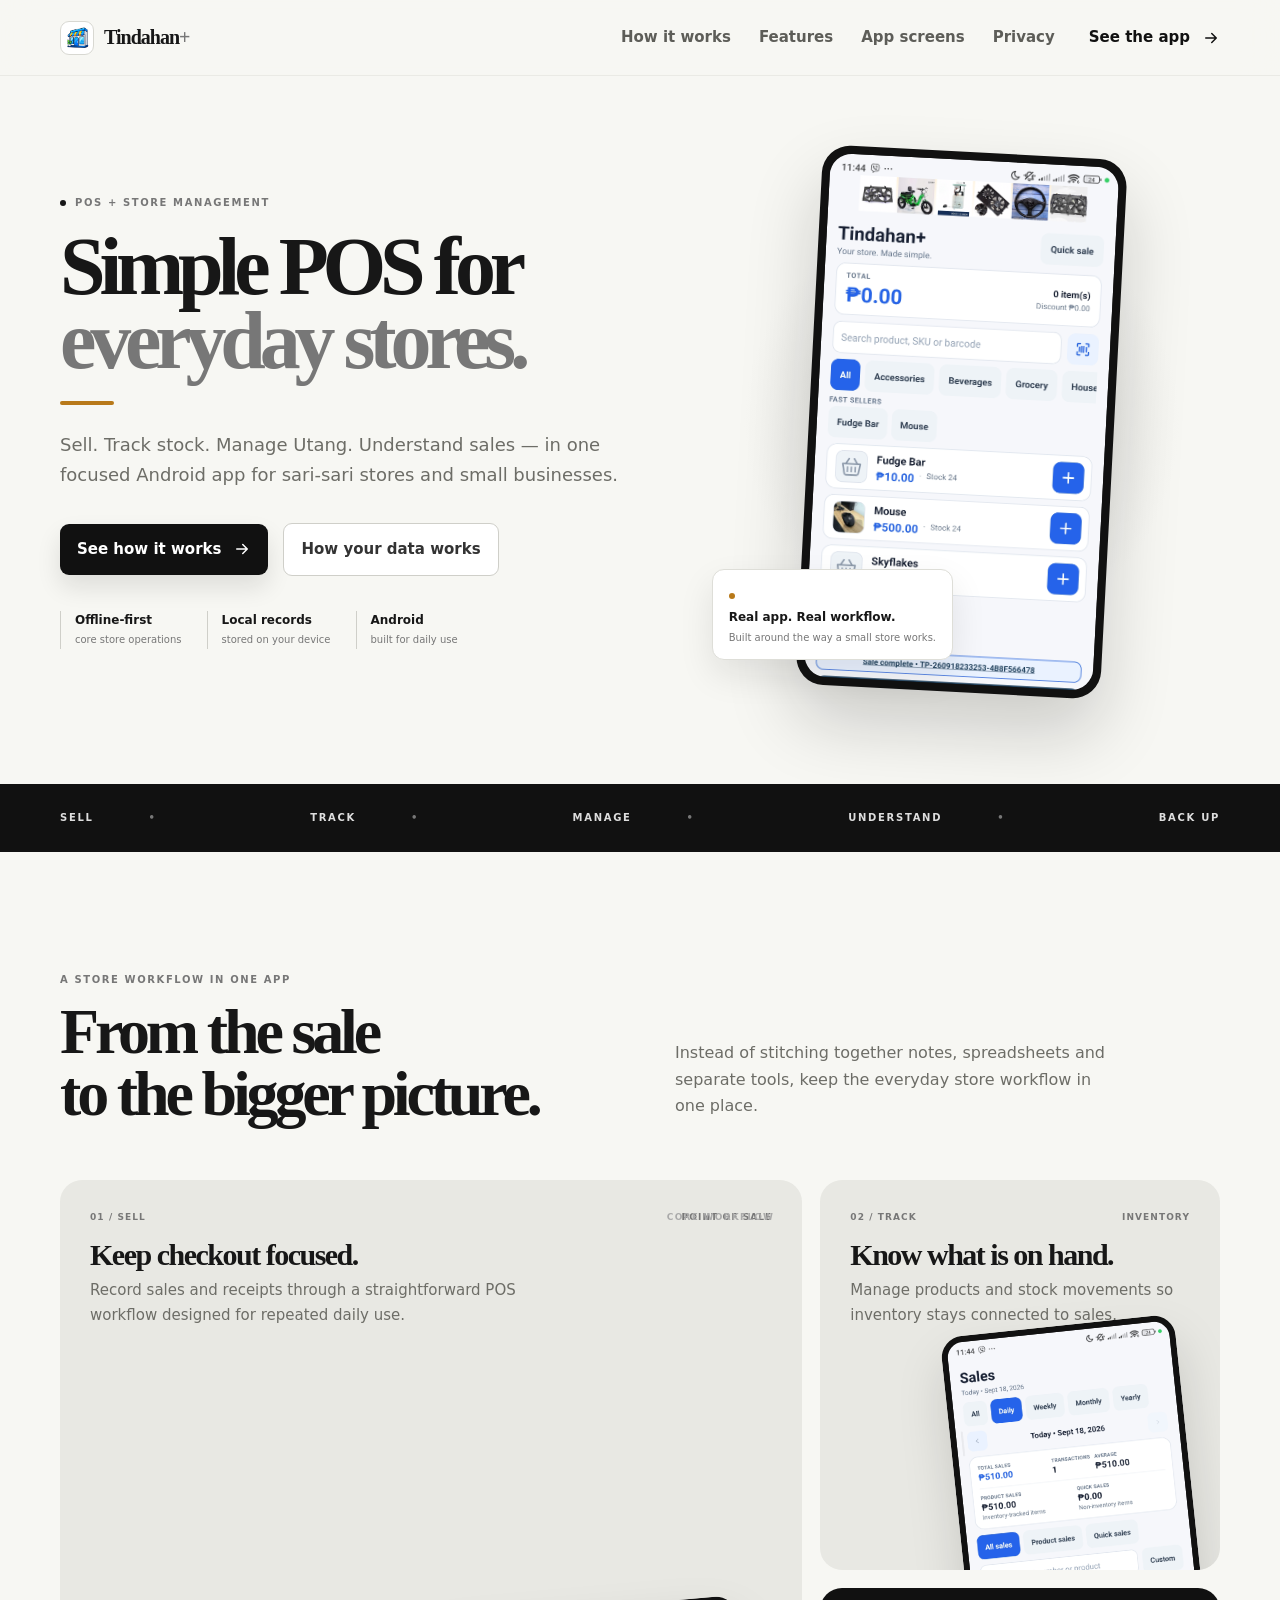
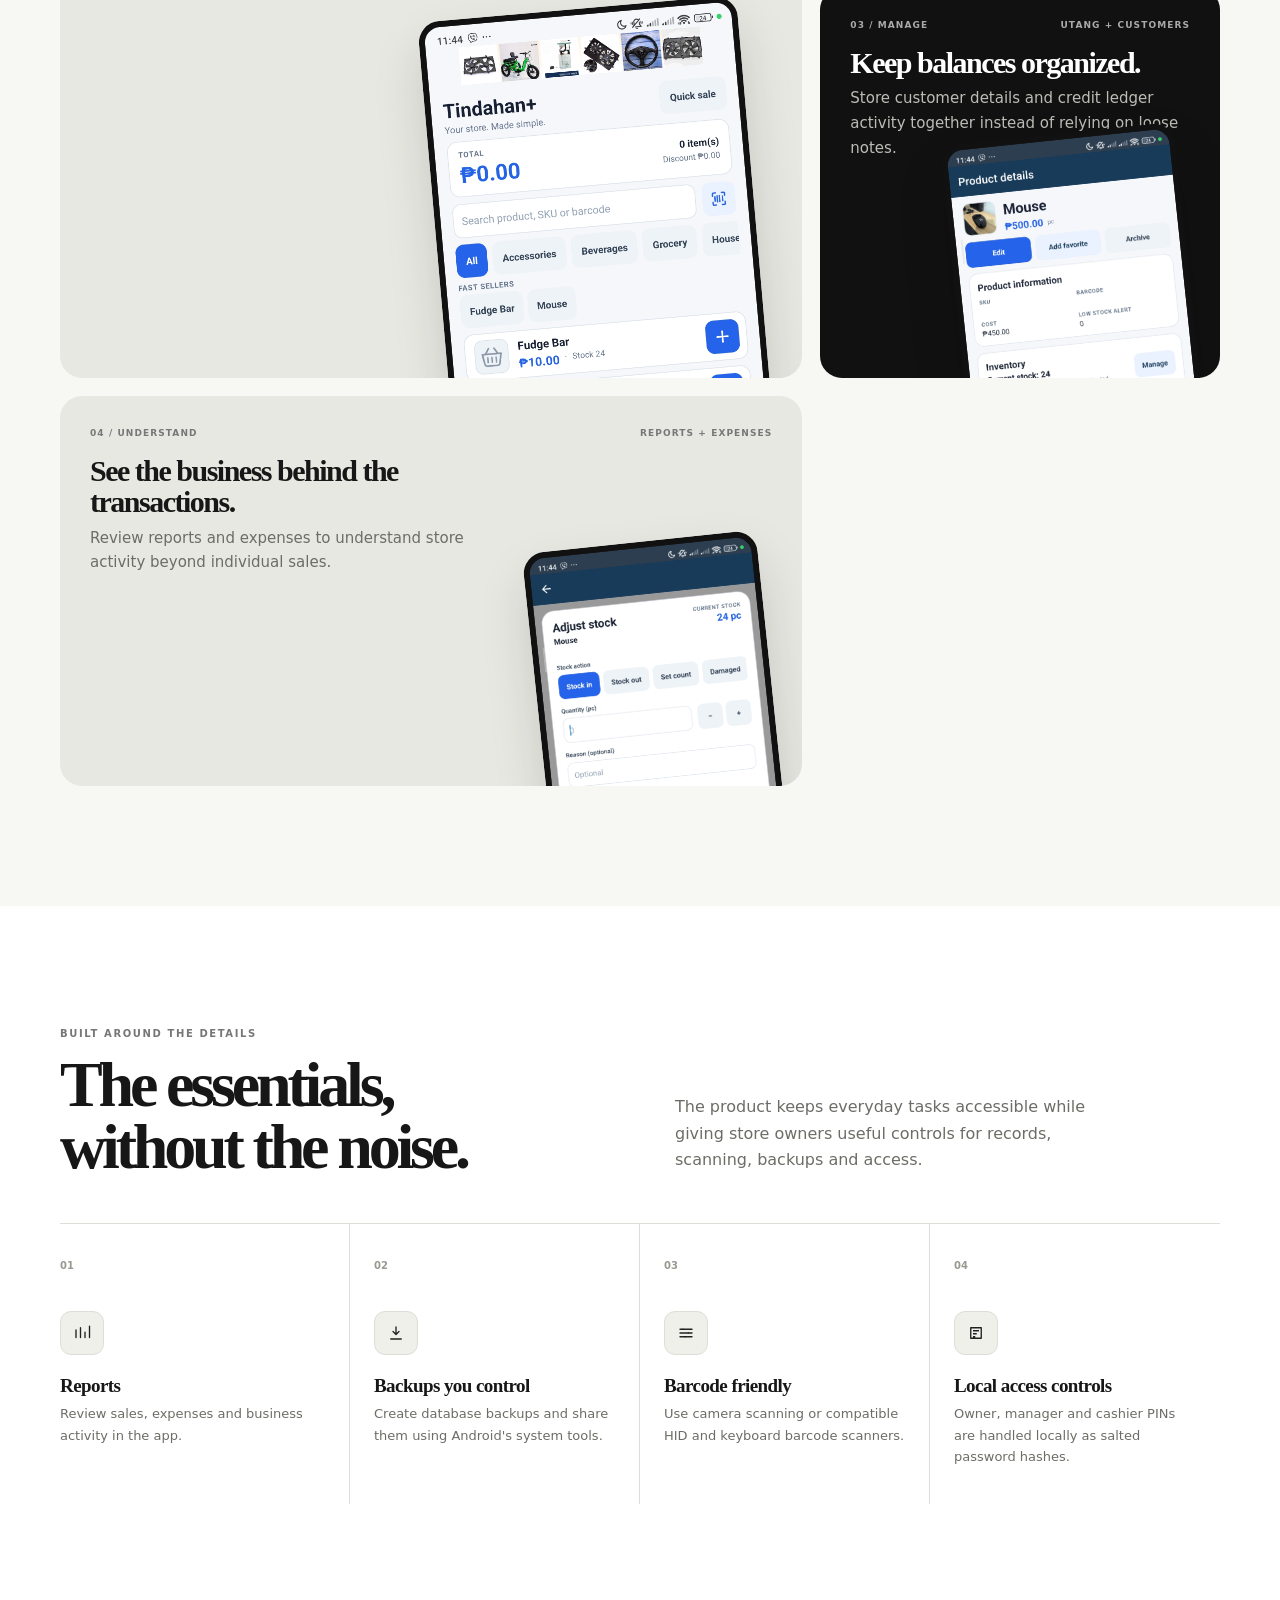
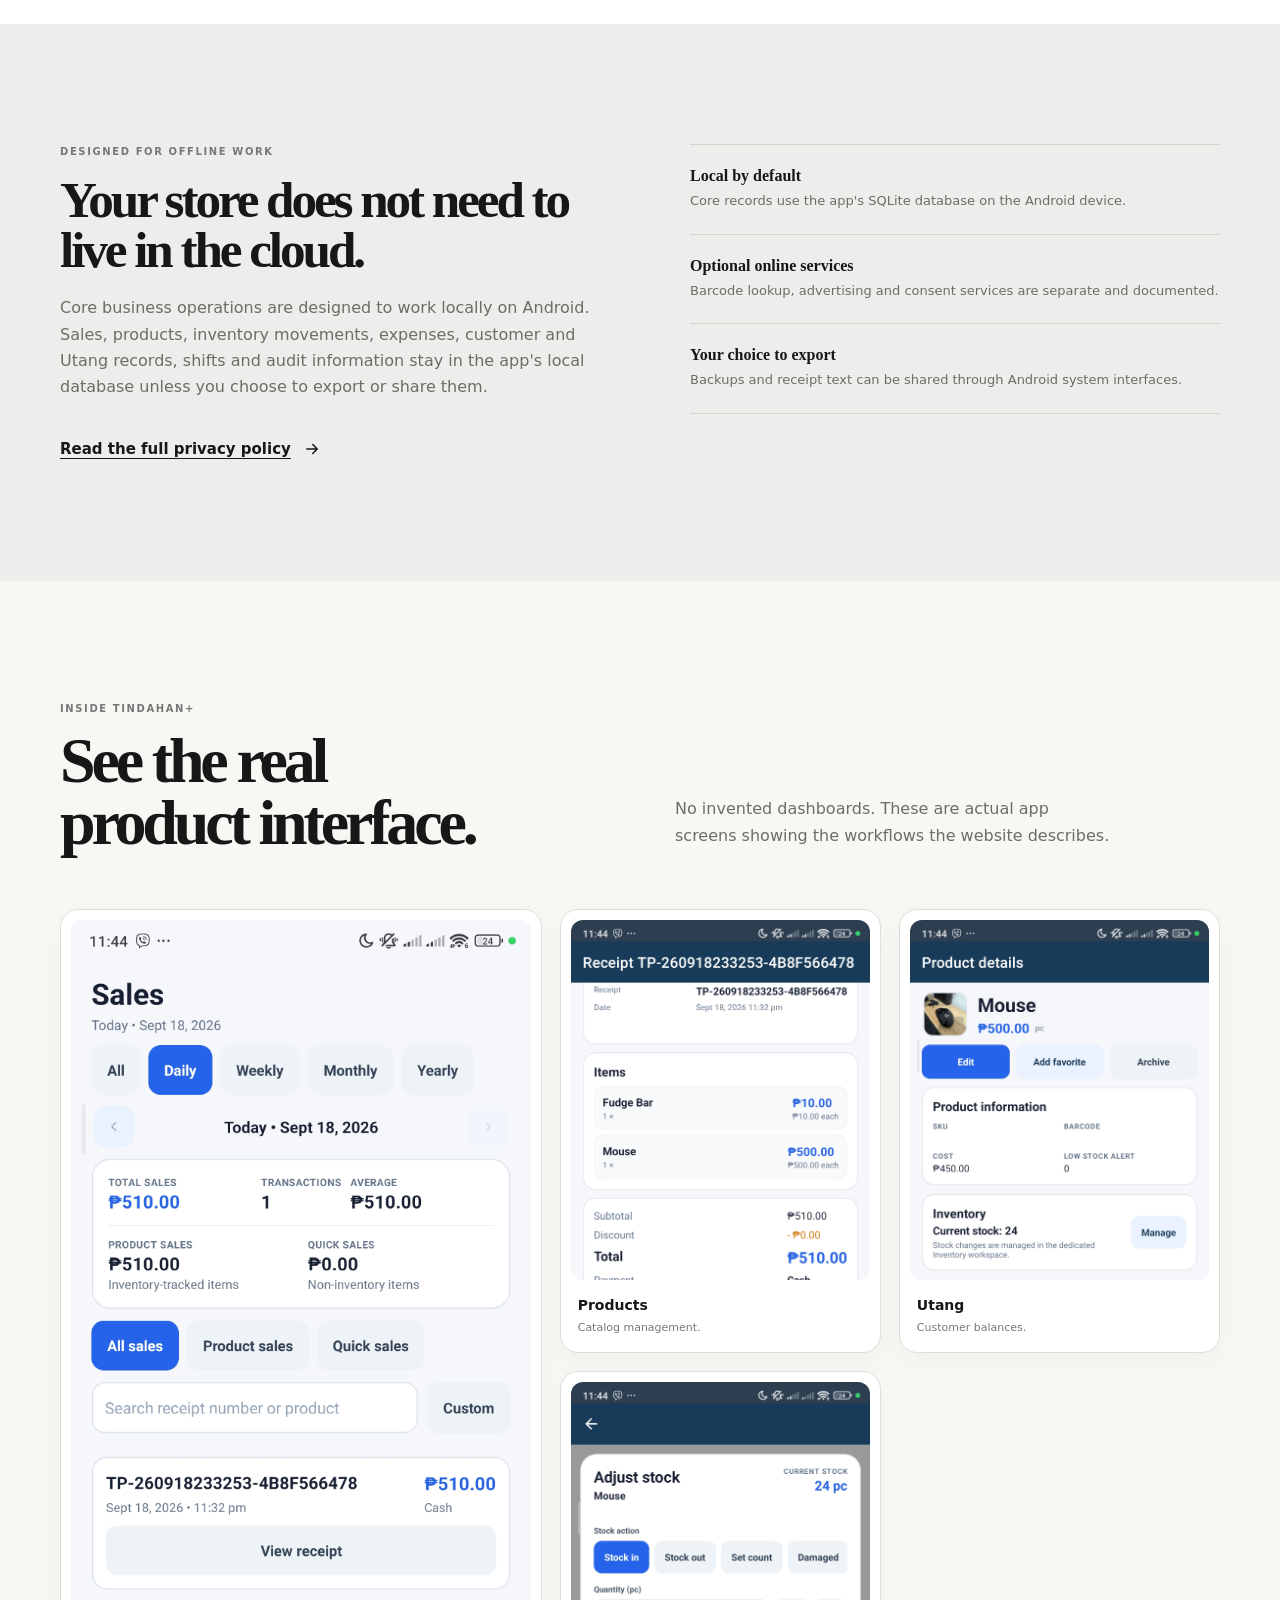
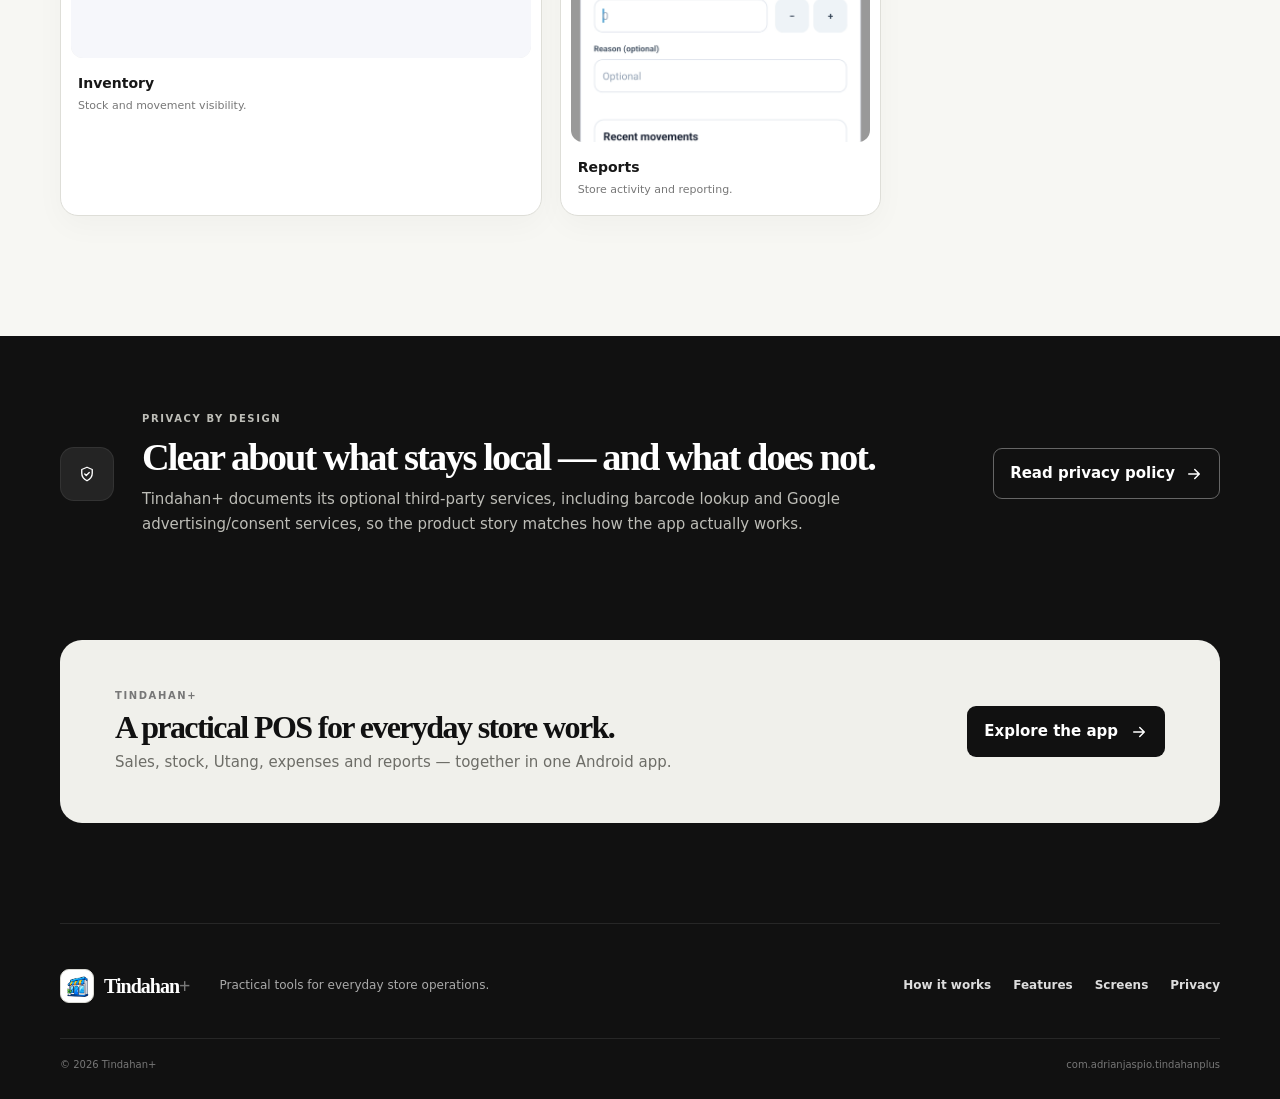
==== commit f8dbc316: "Fix literal newline characters in page markup" ====
--- a/index.html
+++ b/index.html
@@ -6,8 +6,16 @@
 <meta name="description" content="Tindahan+ is an offline-first Android POS and store management app for sari-sari stores and small businesses.">
 <meta property="og:title" content="Tindahan+ — Simple POS for small stores.">
 <meta property="og:description" content="Sell, track inventory, manage Utang and expenses, and understand your store with one Android app.">
-<meta property="og:type" content="website">\n<meta property="og:image" content="./Resources/AppLogo.png">\n<meta name="twitter:card" content="summary">\n<meta name="twitter:title" content="Tindahan+ — Simple POS for small stores.">\n<meta name="twitter:description" content="Sell, track inventory, manage Utang and expenses, and understand your store with one Android app.">\n<meta name="twitter:image" content="./Resources/AppLogo.png">\n<link rel="preload" as="image" href="./Resources/Screenshot_2026-09-18-23-44-18-080_com.adrianjaspio.tindahanplus.jpg">
-<link rel="preconnect" href="https://fonts.googleapis.com">\n<link rel="preconnect" href="https://fonts.gstatic.com" crossorigin>\n<link rel="stylesheet" href="./styles.css">
+<meta property="og:type" content="website">
+<meta property="og:image" content="./Resources/AppLogo.png">
+<meta name="twitter:card" content="summary">
+<meta name="twitter:title" content="Tindahan+ — Simple POS for small stores.">
+<meta name="twitter:description" content="Sell, track inventory, manage Utang and expenses, and understand your store with one Android app.">
+<meta name="twitter:image" content="./Resources/AppLogo.png">
+<link rel="preload" as="image" href="./Resources/Screenshot_2026-09-18-23-44-18-080_com.adrianjaspio.tindahanplus.jpg">
+<link rel="preconnect" href="https://fonts.googleapis.com">
+<link rel="preconnect" href="https://fonts.gstatic.com" crossorigin>
+<link rel="stylesheet" href="./styles.css">
 <title>Tindahan+ — Simple POS for small stores.</title>
 </head>
 <body>
@@ -39,10 +47,10 @@
 <section id="workflow" class="section workflow"><div class="shell">
 <div class="section-heading"><div><div class="eyebrow">A store workflow in one app</div><h2>From the sale<br>to the bigger picture.</h2></div><p>Instead of stitching together notes, spreadsheets and separate tools, keep the everyday store workflow in one place.</p></div>
 <div class="workflow-grid">
-<article class="workflow-card featured"><div class="card-top"><span>01 / SELL</span><span>Point of sale</span></div><div><h3>Keep checkout focused.</h3><p>Record sales and receipts through a straightforward POS workflow designed for repeated daily use.</p></div><img src="./Resources/Screenshot_2026-09-18-23-44-18-080_com.adrianjaspio.tindahanplus.jpg" alt="Tindahan+ point-of-sale screen"></article>
-<article class="workflow-card"><div class="card-top"><span>02 / TRACK</span><span>Inventory</span></div><div><h3>Know what is on hand.</h3><p>Manage products and stock movements so inventory stays connected to sales.</p></div><img src="./Resources/Screenshot_2026-09-18-23-44-22-603_com.adrianjaspio.tindahanplus.jpg" alt="Tindahan+ inventory screen" loading="lazy" decoding="async" width="235" height="345"></article>
-<article class="workflow-card dark-card"><div class="card-top"><span>03 / MANAGE</span><span>Utang + customers</span></div><div><h3>Keep balances organized.</h3><p>Store customer details and credit ledger activity together instead of relying on loose notes.</p></div><img src="./Resources/Screenshot_2026-09-18-23-44-35-284_com.adrianjaspio.tindahanplus.jpg" alt="Tindahan+ Utang screen" loading="lazy" decoding="async" width="235" height="345"></article>
-<article class="workflow-card"><div class="card-top"><span>04 / UNDERSTAND</span><span>Reports + expenses</span></div><div><h3>See the business behind the transactions.</h3><p>Review reports and expenses to understand store activity beyond individual sales.</p></div><img src="./Resources/Screenshot_2026-09-18-23-44-40-046_com.adrianjaspio.tindahanplus.jpg" alt="Tindahan+ reports screen" loading="lazy" decoding="async" width="235" height="345"></article>
+<article class="workflow-card featured reveal is-visible" tabindex="0" data-workflow="sell"><div class="card-top"><span>01 / SELL</span><span>Point of sale</span></div><div><h3>Keep checkout focused.</h3><p>Record sales and receipts through a straightforward POS workflow designed for repeated daily use.</p></div><img src="./Resources/Screenshot_2026-09-18-23-44-18-080_com.adrianjaspio.tindahanplus.jpg" alt="Tindahan+ point-of-sale screen"></article>
+<article class="workflow-card reveal" tabindex="0" data-workflow="track"><div class="card-top"><span>02 / TRACK</span><span>Inventory</span></div><div><h3>Know what is on hand.</h3><p>Manage products and stock movements so inventory stays connected to sales.</p></div><img src="./Resources/Screenshot_2026-09-18-23-44-22-603_com.adrianjaspio.tindahanplus.jpg" alt="Tindahan+ inventory screen" loading="lazy" decoding="async" width="235" height="345"></article>
+<article class="workflow-card dark-card reveal" tabindex="0" data-workflow="manage"><div class="card-top"><span>03 / MANAGE</span><span>Utang + customers</span></div><div><h3>Keep balances organized.</h3><p>Store customer details and credit ledger activity together instead of relying on loose notes.</p></div><img src="./Resources/Screenshot_2026-09-18-23-44-35-284_com.adrianjaspio.tindahanplus.jpg" alt="Tindahan+ Utang screen" loading="lazy" decoding="async" width="235" height="345"></article>
+<article class="workflow-card reveal" tabindex="0" data-workflow="understand"><div class="card-top"><span>04 / UNDERSTAND</span><span>Reports + expenses</span></div><div><h3>See the business behind the transactions.</h3><p>Review reports and expenses to understand store activity beyond individual sales.</p></div><img src="./Resources/Screenshot_2026-09-18-23-44-40-046_com.adrianjaspio.tindahanplus.jpg" alt="Tindahan+ reports screen" loading="lazy" decoding="async" width="235" height="345"></article>
 </div>
 </div></section>
 
@@ -77,4 +85,5 @@
 </main>
 
 <footer><div class="shell footer"><div class="footer-top"><a class="brand" href="./"><span class="brand-logo"><img src="./Resources/AppLogo.png" alt="" width="25" height="25" decoding="async"></span><span>Tindahan<span>+</span></span></a><p>Practical tools for everyday store operations.</p><div class="footer-links"><a href="#workflow">How it works</a><a href="#features">Features</a><a href="#screens">Screens</a><a href="./privacy/">Privacy</a></div></div><div class="footer-bottom"><span>© 2026 Tindahan+</span><span>com.adrianjaspio.tindahanplus</span></div></div></footer>
+<script src="./script.js" defer></script>
 </body></html>
--- a/styles.css
+++ b/styles.css
@@ -14,4 +14,23 @@
 footer{background:#111;color:#fff}.footer{border-top:1px solid #ffffff18;padding:45px 0 25px}.footer-top{display:grid;grid-template-columns:auto 1fr auto;align-items:center;gap:30px}.footer p{color:#aaa;font-size:12px;margin:0}.footer-links{display:flex;gap:22px;font-size:12px;font-weight:700;color:#ddd}.footer-bottom{border-top:1px solid #ffffff18;margin-top:35px;padding-top:18px;display:flex;justify-content:space-between;color:#777;font-size:10px}
 @media(max-width:900px){.nav nav{display:none}.hero-grid{grid-template-columns:1fr;gap:20px}.hero-product{margin-top:20px}.section-heading{grid-template-columns:1fr;gap:20px}.workflow-grid{grid-template-columns:1fr}.workflow-card.featured{grid-row:auto;min-height:600px}.workflow-card{min-height:390px}.feature-grid{grid-template-columns:repeat(2,1fr)}.feature-grid article:nth-child(2){border-right:0}.feature-grid article:nth-child(3){padding-left:0;border-top:1px solid var(--line)}.feature-grid article:nth-child(4){border-top:1px solid var(--line)}.data-grid{grid-template-columns:1fr;gap:55px}.screen-grid{grid-template-columns:1fr 1fr}.screen-grid figure:first-child{grid-column:span 2;grid-row:auto}.screen-grid figure:first-child img{height:500px}.screen-grid img{height:430px}.privacy-inner{grid-template-columns:auto 1fr}.outline-button{grid-column:2;justify-self:start}.footer-top{grid-template-columns:1fr 1fr}.footer-links{justify-content:flex-end}}
 @media(max-width:600px){.shell{width:calc(100% - 32px)}.header{height:68px}.nav-button{font-size:12px}.hero-grid{padding:50px 0 70px}.hero h1{font-size:clamp(3.4rem,17vw,5rem)}.hero-copy>p{font-size:16px}.hero-buttons{flex-direction:column;align-items:flex-start}.hero-facts{gap:14px;flex-wrap:wrap}.hero-product{height:500px}.hero-shot{width:255px;height:460px}.hero-glow{width:350px;height:350px}.hero-note{left:0;bottom:28px}.capability-row{width:720px;justify-content:flex-start;gap:42px}.capability-row span:not(:last-child):after{margin-left:42px}.section{padding:85px 0}.section-heading h2{font-size:2.8rem}.workflow-card,.workflow-card.featured{min-height:540px;padding:25px}.workflow-card img,.workflow-card.featured img{width:220px;height:340px;right:18px;bottom:-70px}.feature-grid{grid-template-columns:1fr}.feature-grid article,.feature-grid article+article{border-right:0;padding-left:0;padding-right:0;border-bottom:1px solid var(--line)}.feature-grid article:last-child{border-bottom:0}.screen-grid{grid-template-columns:1fr}.screen-grid figure:first-child{grid-column:auto}.screen-grid figure:first-child img,.screen-grid img{height:auto;aspect-ratio:9/16}.privacy-inner{grid-template-columns:1fr;padding:55px 0}.outline-button{grid-column:auto}.final{padding-bottom:65px}.final-inner{padding:30px;flex-wrap:wrap}.final .white{margin-left:0}.footer-top{grid-template-columns:1fr}.footer-links{justify-content:flex-start;flex-wrap:wrap}.footer-bottom{display:block}.footer-bottom span{display:block;margin-top:6px}}
-@media(prefers-reduced-motion:reduce){html{scroll-behavior:auto}.hero-shot,.workflow-card img{transform:none}}+@media(prefers-reduced-motion:reduce){html{scroll-behavior:auto}.hero-shot,.workflow-card img{transform:none}}
+/* Interactive product motion */
+.reveal{opacity:0;transform:translateY(22px);transition:opacity .65s ease,transform .65s cubic-bezier(.2,.75,.25,1)}
+.reveal.is-visible{opacity:1;transform:none}
+.workflow-card{transition:transform .35s ease,box-shadow .35s ease,background-color .35s ease}
+.workflow-card:hover,.workflow-card:focus-visible{transform:translateY(-6px);box-shadow:0 24px 45px #11111114;outline:none}
+.workflow-card img{transition:transform .55s cubic-bezier(.2,.75,.25,1),filter .35s ease}
+.workflow-card:hover img,.workflow-card:focus-visible img{transform:rotate(-3deg) translateY(-12px) scale(1.025);filter:saturate(1.03)}
+.workflow-card.featured:hover img,.workflow-card.featured:focus-visible img{transform:rotate(-2deg) translateY(-14px) scale(1.025)}
+.hero-product{perspective:1000px}
+.hero-shot{animation:hero-float 6s ease-in-out infinite}
+.hero-note{animation:note-float 5s ease-in-out infinite}
+.hero-note:before{animation:status-pulse 2.2s ease-in-out infinite}
+.capability-row span{transition:color .25s ease,transform .25s ease}
+.capability-row span:hover{color:#fff;transform:translateY(-2px)}
+@keyframes hero-float{0%,100%{transform:rotate(3deg) translateY(0)}50%{transform:rotate(2deg) translateY(-8px)}}
+@keyframes note-float{0%,100%{transform:translateY(0)}50%{transform:translateY(-5px)}}
+@keyframes status-pulse{0%,100%{box-shadow:0 0 0 0 #b8791900}50%{box-shadow:0 0 0 5px #b8791922}}
+@media(max-width:600px){.hero-shot{animation-duration:7s}.reveal{transform:translateY(14px)}}
+@media(prefers-reduced-motion:reduce){.reveal{opacity:1;transform:none;transition:none}.hero-shot,.hero-note{animation:none}.workflow-card,.workflow-card img{transition:none}}
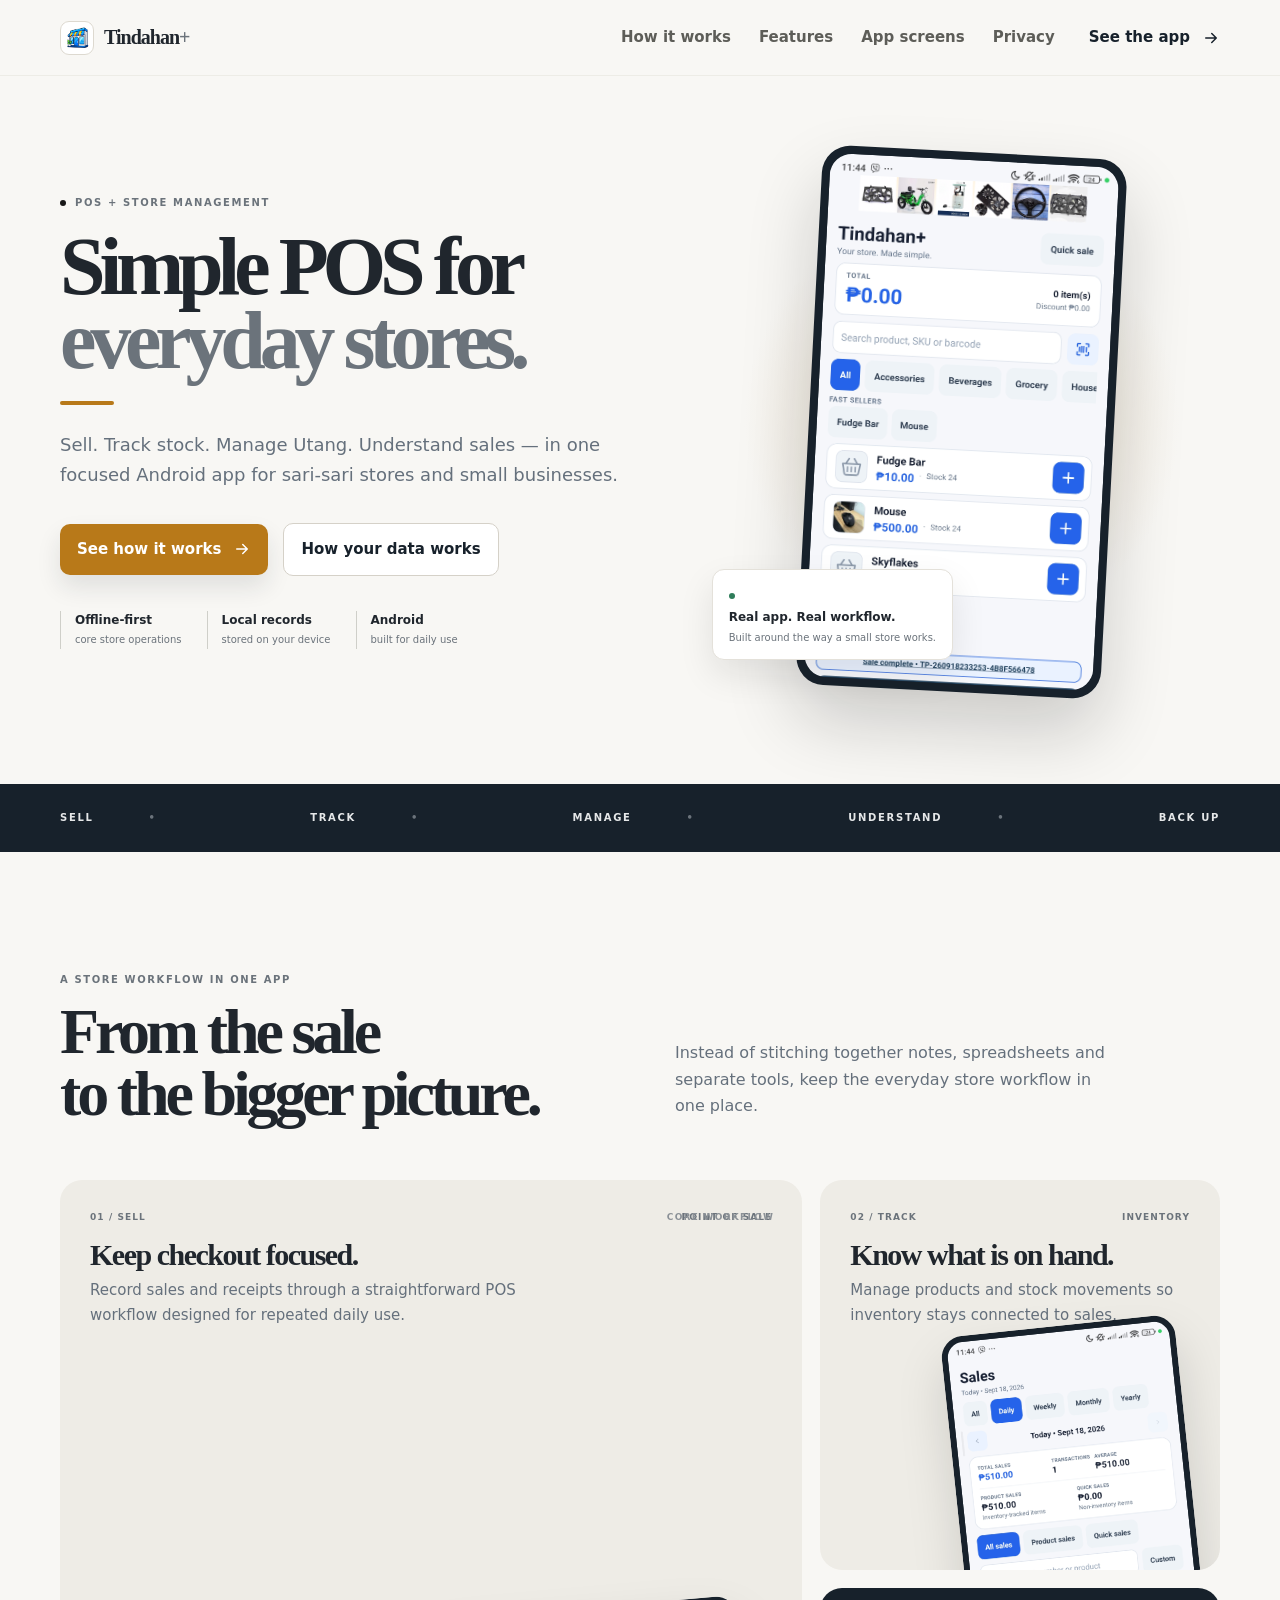
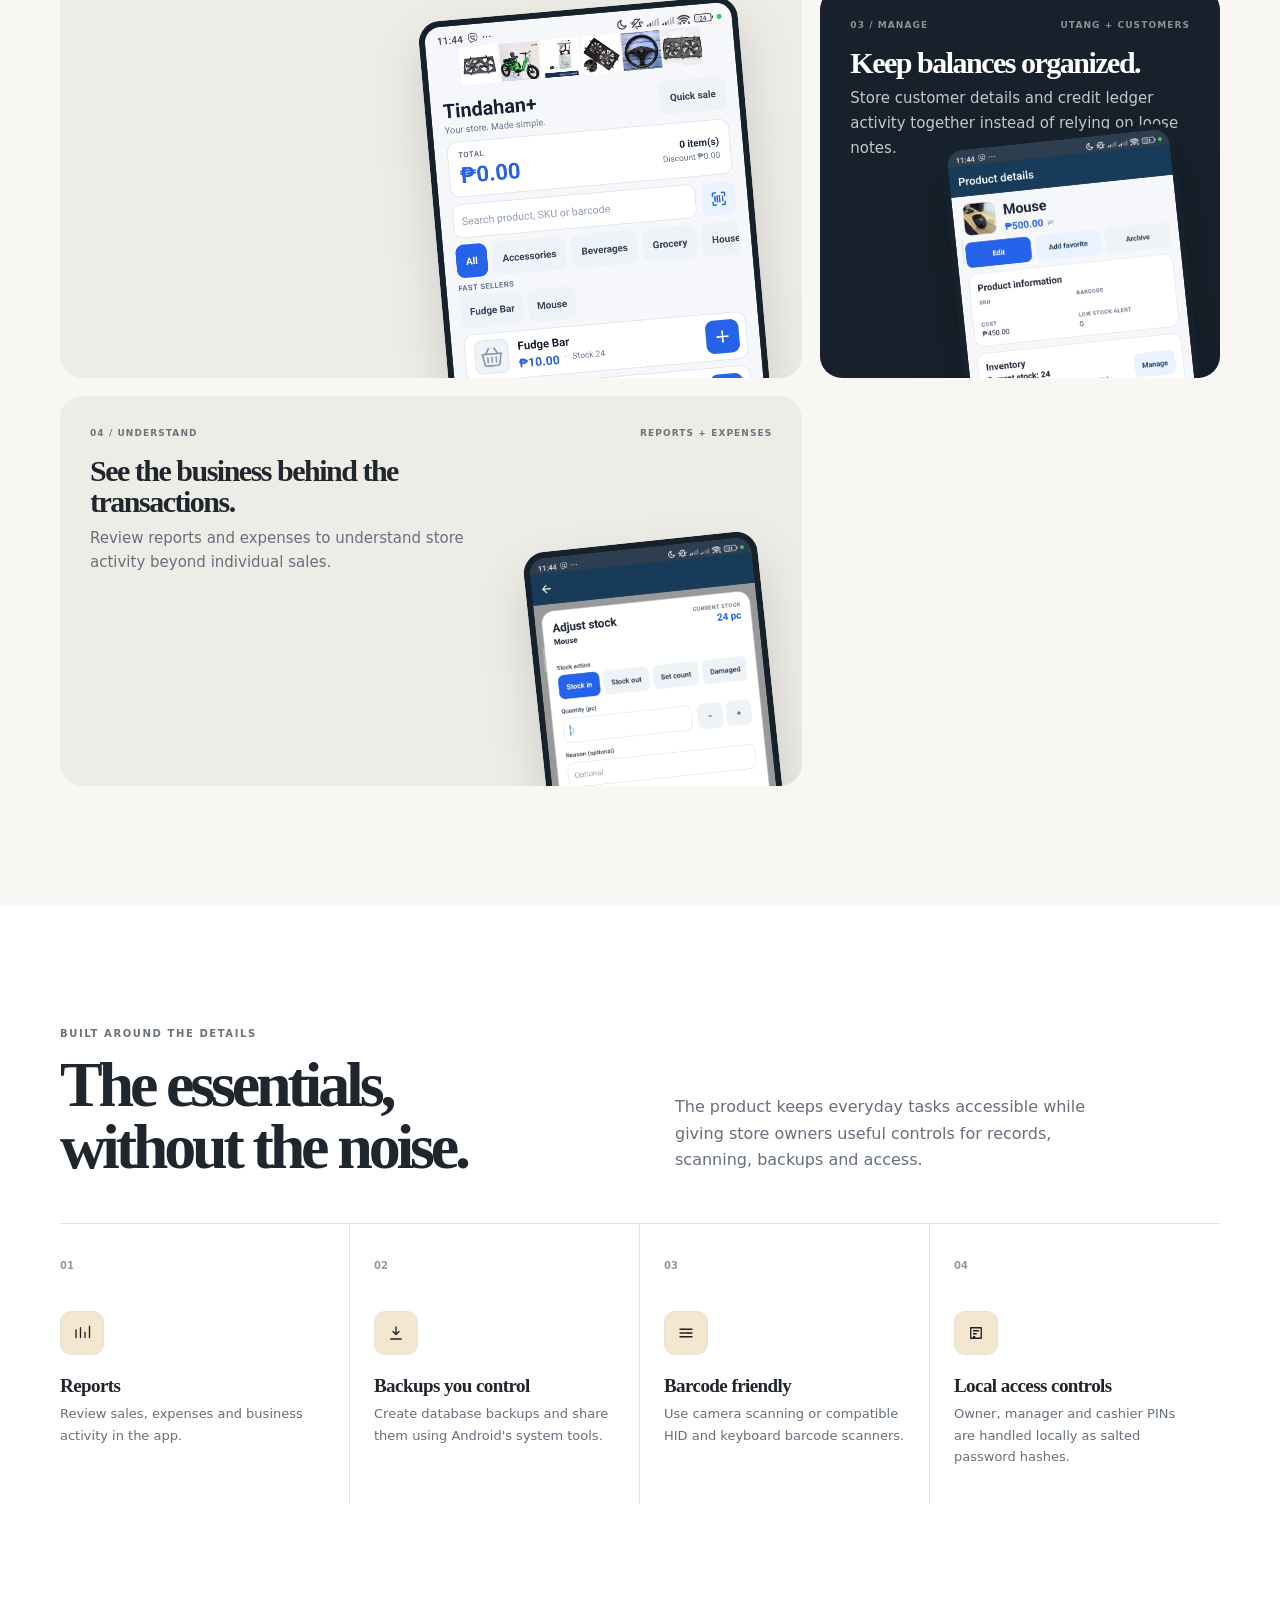
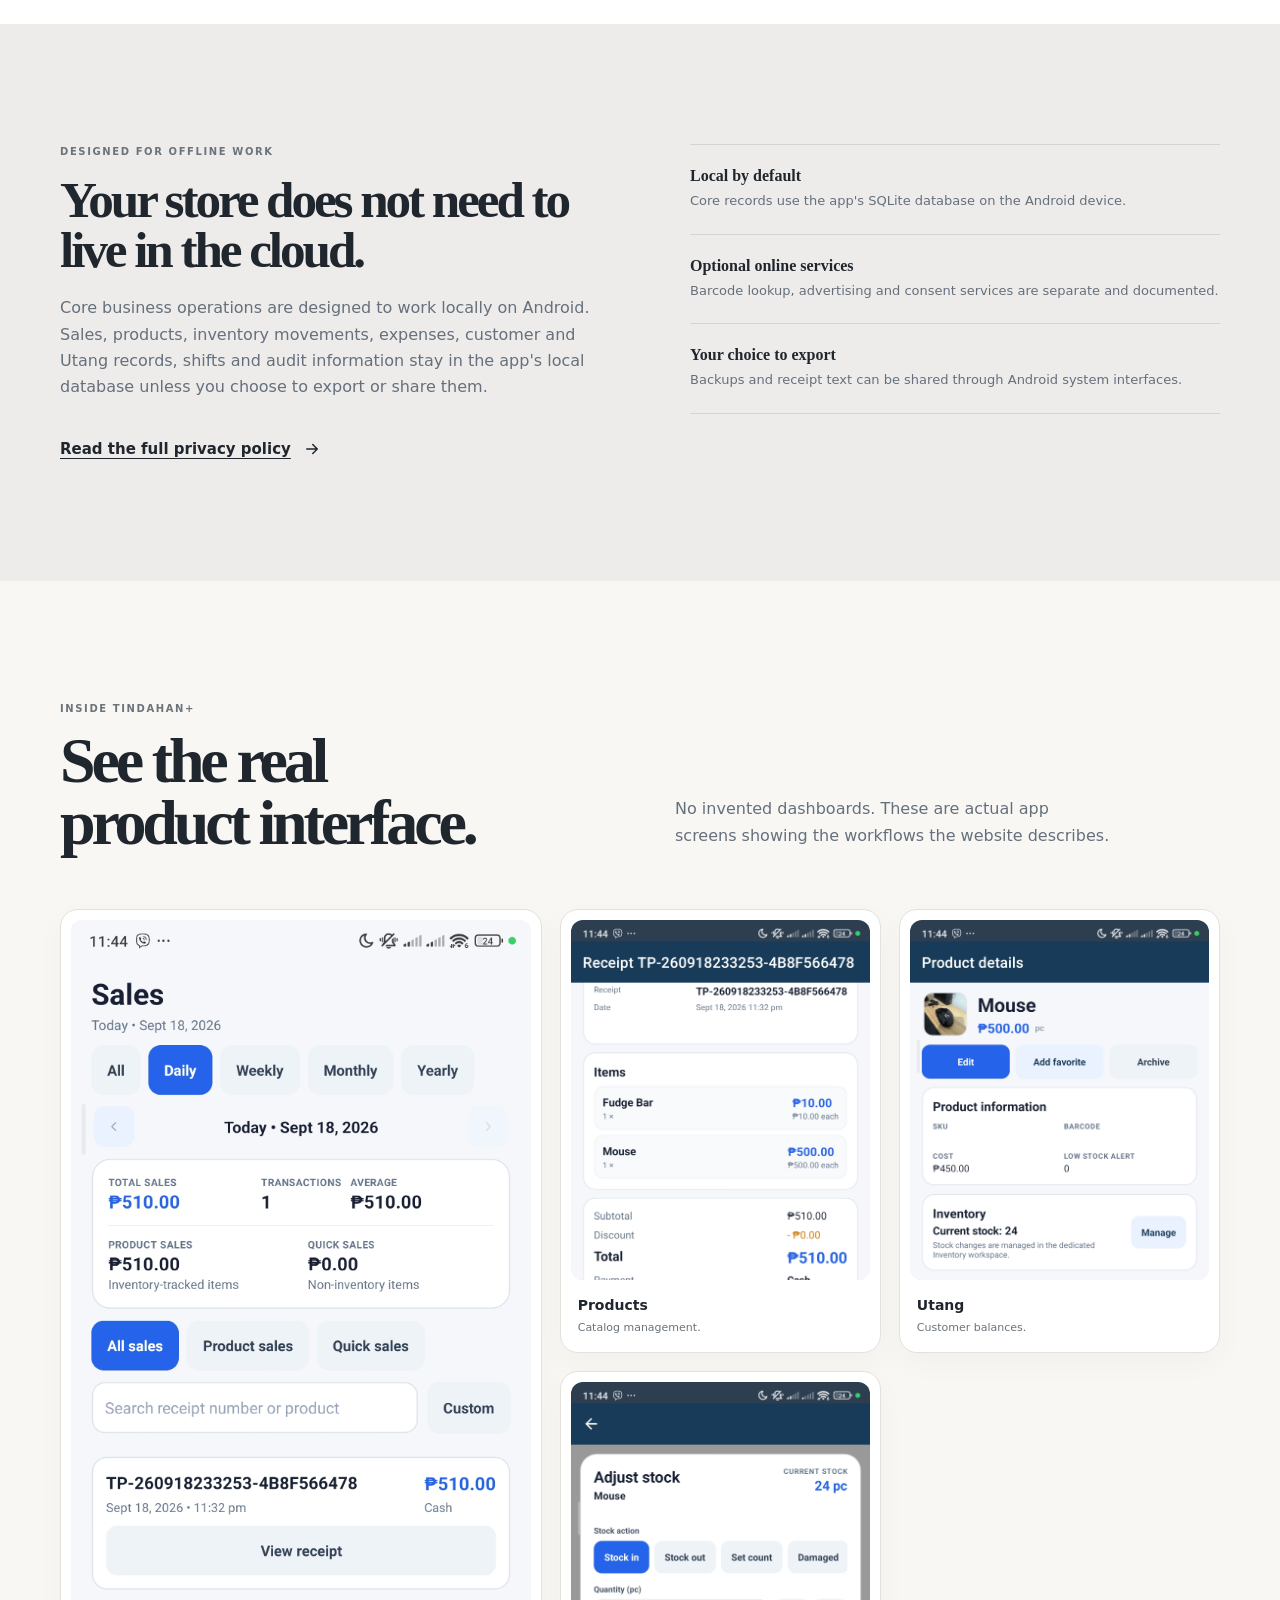
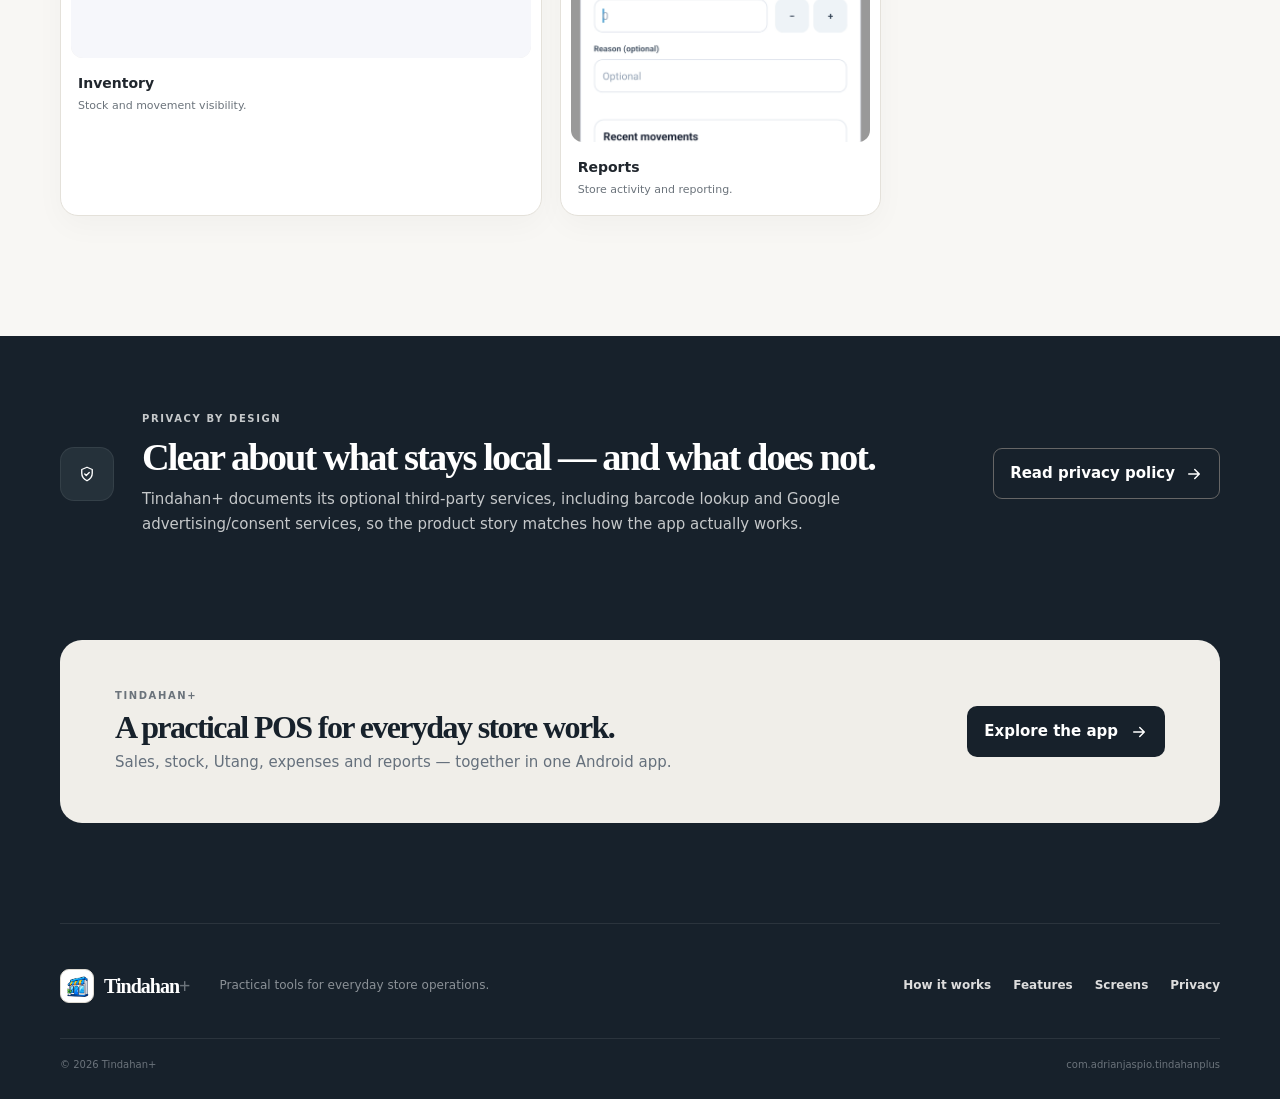
==== commit 1a941c47: "Align site theme color with brand palette" ====
--- a/index.html
+++ b/index.html
@@ -2,7 +2,7 @@
 <html lang="en">
 <head>
 <meta charset="utf-8"><meta name="viewport" content="width=device-width,initial-scale=1">
-<meta name="theme-color" content="#111111">
+<meta name="theme-color" content="#17212b">
 <meta name="description" content="Tindahan+ is an offline-first Android POS and store management app for sari-sari stores and small businesses.">
 <meta property="og:title" content="Tindahan+ — Simple POS for small stores.">
 <meta property="og:description" content="Sell, track inventory, manage Utang and expenses, and understand your store with one Android app.">
--- a/styles.css
+++ b/styles.css
@@ -1,17 +1,17 @@
-:root{--ink:#171717;--deep:#111;--paper:#f7f7f3;--soft:#ecece8;--white:#fff;--line:#deded8;--muted:#6d6d67;--accent:#b87919;--max:1160px}
-*{box-sizing:border-box}html{scroll-behavior:smooth}body{margin:0;background:var(--paper);color:var(--ink);font:15px/1.65 'DM Sans',system-ui,sans-serif}a{color:inherit;text-decoration:none}.shell{width:min(var(--max),calc(100% - 48px));margin:auto}.skip{position:absolute;left:-9999px}.skip:focus-visible{left:16px;top:16px;background:#111;color:#fff;padding:10px;border-radius:8px;z-index:99}
-.header{height:76px;position:sticky;top:0;z-index:20;background:#f7f7f3ed;border-bottom:1px solid #deded880;backdrop-filter:blur(18px)}.nav{height:100%;display:flex;align-items:center;gap:34px}.brand{display:flex;align-items:center;gap:10px;font:800 20px 'Manrope';letter-spacing:-.05em}.brand>span:last-child>span{color:#777}.brand-logo{width:34px;height:34px;border-radius:9px;background:#fff;border:1px solid #d8d8d2;display:grid;place-items:center}.brand-logo img{width:25px;height:25px;object-fit:contain}.nav nav{display:flex;gap:28px;margin-left:auto;color:#5d5d58;font-weight:600}.nav nav a:hover{color:#111}.nav nav a:focus-visible,.nav-button:focus-visible,.button:focus-visible,.text-link:focus-visible,.outline-button:focus-visible,.brand:focus-visible{outline:3px solid var(--accent);outline-offset:4px;border-radius:6px}.nav-button,.button,.text-link{display:inline-flex;align-items:center;gap:12px;font-weight:700}.nav-button{padding:10px 0;color:#111}svg{width:18px;height:18px}
-.hero{overflow:hidden}.hero-grid{min-height:700px;display:grid;grid-template-columns:1fr .9fr;align-items:center;gap:70px;padding:76px 0 92px}.eyebrow{display:flex;align-items:center;gap:9px;text-transform:uppercase;letter-spacing:.16em;font-size:10px;font-weight:800;color:#777}.eyebrow>span{width:6px;height:6px;border-radius:50%;background:#171717}.hero h1{font:800 clamp(3.8rem,6.4vw,6.35rem)/.91 'Manrope';letter-spacing:-.075em;margin:18px 0 25px}.hero h1 i{font-style:normal;color:#777}.hero h1:after{content:'';display:block;width:54px;height:4px;border-radius:99px;background:var(--accent);margin-top:22px}.hero-copy>p{max-width:610px;font-size:18px;line-height:1.7;color:var(--muted);margin:0}.hero-buttons{display:flex;align-items:center;gap:15px;margin-top:32px}.button{border-radius:9px;padding:13px 17px}.primary{background:#111;color:#fff;box-shadow:0 12px 25px #1111111c}.secondary{color:#333;border:1px solid #cfcfc9;background:#fff}.hero-facts{display:flex;gap:25px;margin-top:35px}.hero-facts span{display:flex;flex-direction:column;padding-left:14px;border-left:1px solid #cfcfc9}.hero-facts b{font-size:12px}.hero-facts small{font-size:10px;color:#777;margin-top:2px}
-.hero-product{height:540px;position:relative;display:grid;place-items:center}.hero-glow{position:absolute;width:440px;height:440px;border-radius:50%;background:radial-gradient(circle,#e8e8e3 0%,#eeeeea 48%,transparent 70%)}.hero-shot{position:relative;width:305px;height:540px;border-radius:28px;padding:8px;background:#111;box-shadow:0 35px 70px #11111130;transform:rotate(3deg);z-index:2;overflow:hidden}.hero-shot img{width:100%;height:100%;object-fit:cover;object-position:top;border-radius:22px}.hero-note{position:absolute;z-index:3;bottom:32px;left:8px;background:#fff;padding:13px 16px;border:1px solid var(--line);border-radius:12px;box-shadow:0 15px 35px #11111118}.hero-note strong,.hero-note span{display:block}.hero-note strong{font-size:12px}.hero-note:before{content:'';display:inline-block;width:6px;height:6px;border-radius:50%;background:var(--accent);margin-right:7px;vertical-align:1px}.hero-note span{font-size:10px;color:#777;margin-top:2px}
-.capabilities{background:#111;color:#ddd;overflow-x:auto}.capability-row{height:68px;display:flex;justify-content:space-between;align-items:center;font-size:10px;font-weight:800;letter-spacing:.17em}.capability-row span:not(:last-child):after{content:'•';margin-left:55px;color:#777}
+:root{--ink:#20262d;--deep:#17212b;--paper:#f8f7f4;--soft:#f0eee9;--white:#fff;--line:#e4e1da;--muted:#65707c;--accent:#b87919;--accent-soft:#f4e7cf;--success:#2f7d5a;--max:1160px}
+*{box-sizing:border-box}html{scroll-behavior:smooth}body{margin:0;background:var(--paper);color:var(--ink);font:15px/1.65 'DM Sans',system-ui,sans-serif}a{color:inherit;text-decoration:none}.shell{width:min(var(--max),calc(100% - 48px));margin:auto}.skip{position:absolute;left:-9999px}.skip:focus-visible{left:16px;top:16px;background:var(--deep);color:#fff;padding:10px;border-radius:8px;z-index:99}
+.header{height:76px;position:sticky;top:0;z-index:20;background:#f8f7f4ed;border-bottom:1px solid #e4e1da80;backdrop-filter:blur(18px)}.nav{height:100%;display:flex;align-items:center;gap:34px}.brand{display:flex;align-items:center;gap:10px;font:800 20px 'Manrope';letter-spacing:-.05em}.brand>span:last-child>span{color:#6b737b}.brand-logo{width:34px;height:34px;border-radius:9px;background:#fff;border:1px solid #ddd9d0;display:grid;place-items:center}.brand-logo img{width:25px;height:25px;object-fit:contain}.nav nav{display:flex;gap:28px;margin-left:auto;color:#5d5d58;font-weight:600}.nav nav a:hover{color:var(--deep)}.nav nav a:focus-visible,.nav-button:focus-visible,.button:focus-visible,.text-link:focus-visible,.outline-button:focus-visible,.brand:focus-visible{outline:3px solid var(--accent);outline-offset:4px;border-radius:6px}.nav-button,.button,.text-link{display:inline-flex;align-items:center;gap:12px;font-weight:700}.nav-button{padding:10px 0;color:var(--deep)}svg{width:18px;height:18px}
+.hero{overflow:hidden}.hero-grid{min-height:700px;display:grid;grid-template-columns:1fr .9fr;align-items:center;gap:70px;padding:76px 0 92px}.eyebrow{display:flex;align-items:center;gap:9px;text-transform:uppercase;letter-spacing:.16em;font-size:10px;font-weight:800;color:#6b737b}.eyebrow>span{width:6px;height:6px;border-radius:50%;background:#171717}.hero h1{font:800 clamp(3.8rem,6.4vw,6.35rem)/.91 'Manrope';letter-spacing:-.075em;margin:18px 0 25px}.hero h1 i{font-style:normal;color:#6b737b}.hero h1:after{content:'';display:block;width:54px;height:4px;border-radius:99px;background:var(--accent);margin-top:22px}.hero-copy>p{max-width:610px;font-size:18px;line-height:1.7;color:var(--muted);margin:0}.hero-buttons{display:flex;align-items:center;gap:15px;margin-top:32px}.button{border-radius:10px;padding:13px 17px}.primary{background:var(--accent);color:#fff;box-shadow:0 12px 25px #17212b1c}.secondary{color:var(--deep);border:1px solid #d5d1c8;background:#fff}.hero-facts{display:flex;gap:25px;margin-top:35px}.hero-facts span{display:flex;flex-direction:column;padding-left:14px;border-left:1px solid #cfcfc9}.hero-facts b{font-size:12px}.hero-facts small{font-size:10px;color:#6b737b;margin-top:2px}
+.hero-product{height:540px;position:relative;display:grid;place-items:center}.hero-glow{position:absolute;width:440px;height:440px;border-radius:50%;background:radial-gradient(circle,#f0e5d2 0%,#f3eee5 48%,transparent 70%)}.hero-shot{position:relative;width:305px;height:540px;border-radius:28px;padding:8px;background:var(--deep);box-shadow:0 35px 70px #11111130;transform:rotate(3deg);z-index:2;overflow:hidden}.hero-shot img{width:100%;height:100%;object-fit:cover;object-position:top;border-radius:22px}.hero-note{position:absolute;z-index:3;bottom:32px;left:8px;background:#fff;padding:13px 16px;border:1px solid var(--line);border-radius:12px;box-shadow:0 15px 35px #11111118}.hero-note strong,.hero-note span{display:block}.hero-note strong{font-size:12px}.hero-note:before{content:'';display:inline-block;width:6px;height:6px;border-radius:50%;background:var(--success);margin-right:7px;vertical-align:1px}.hero-note span{font-size:10px;color:#6b737b;margin-top:2px}
+.capabilities{background:var(--deep);color:#e5e7e8;overflow-x:auto}.capability-row{height:68px;display:flex;justify-content:space-between;align-items:center;font-size:10px;font-weight:800;letter-spacing:.17em}.capability-row span:not(:last-child):after{content:'•';margin-left:55px;color:#6b737b}
 .section{padding:120px 0}.section-heading{display:grid;grid-template-columns:1fr 1fr;gap:70px;align-items:end;margin-bottom:55px}.section-heading h2{font:800 clamp(2.8rem,5vw,4.7rem)/.97 'Manrope';letter-spacing:-.065em;margin:12px 0 0}.section-heading>p{max-width:440px;color:var(--muted);font-size:16px;margin:0 0 5px}.section-heading.compact{margin-bottom:45px}
-.workflow-grid{display:grid;grid-template-columns:1.3fr .7fr;grid-template-rows:1fr 1fr;gap:18px}.workflow-card{border-radius:22px;background:#e8e8e3;padding:30px;min-height:390px;position:relative;overflow:hidden;display:flex;flex-direction:column}.workflow-card.featured{grid-row:span 2;min-height:798px}.workflow-card.featured:before{content:'CORE WORKFLOW';position:absolute;right:28px;top:30px;font-size:9px;font-weight:800;letter-spacing:.14em;color:#aaa}.workflow-card.dark-card{background:#111;color:#fff}.workflow-card.dark-card p{color:#bdbdb7}.card-top{display:flex;justify-content:space-between;color:#777;font-size:9px;font-weight:800;letter-spacing:.12em;text-transform:uppercase}.dark-card .card-top{color:#aaa}.workflow-card h3{font:800 30px/1.05 'Manrope';letter-spacing:-.05em;margin:14px 0 8px;max-width:430px}.workflow-card p{color:var(--muted);max-width:430px;margin:0}.workflow-card img{display:block;position:absolute;width:235px;height:345px;object-fit:cover;object-position:top;border-radius:22px;padding:6px;background:#111;box-shadow:0 25px 50px #11111125;right:28px;bottom:-100px;transform:rotate(-6deg)}.workflow-card.featured img{width:320px;height:470px;right:45px;bottom:-100px;transform:rotate(-5deg)}
-.feature-section{background:#fff}.feature-grid{display:grid;grid-template-columns:repeat(4,1fr);border-top:1px solid var(--line)}.feature-grid article{padding:28px 24px 20px 0;border-right:1px solid var(--line);min-height:280px}.feature-grid article+article{padding-left:24px}.feature-grid article:last-child{border-right:0}.feature-grid article>span{font-size:10px;font-weight:800;color:#999991}.icon-box{width:44px;height:44px;border-radius:11px;background:#f0f0eb;color:#222;display:grid;place-items:center;border:1px solid #deded8;margin:34px 0 20px}.feature-grid h3{font:700 19px 'Manrope';margin:0 0 6px;letter-spacing:-.03em}.feature-grid p{font-size:13px;color:var(--muted);margin:0}
-.data-section{background:#ededeb}.data-grid{display:grid;grid-template-columns:1fr 1fr;gap:100px;align-items:start}.data-grid h2{font:800 clamp(2.6rem,4vw,4.1rem)/.98 'Manrope';letter-spacing:-.06em;margin:14px 0 20px}.data-grid p{max-width:560px;color:var(--muted);font-size:16px}.text-link{margin-top:20px;text-decoration:underline;text-underline-offset:4px}.data-list{border-top:1px solid #d4d4ce}.data-list>div{padding:22px 0;border-bottom:1px solid #d4d4ce}.data-list strong,.data-list span{display:block}.data-list strong{font:700 16px 'Manrope'}.data-list span{color:#6d6d67;font-size:13px;margin-top:5px}
-.screens{background:#f7f7f3}.screen-grid{display:grid;grid-template-columns:1.2fr .8fr .8fr;grid-template-rows:auto auto;gap:18px}.screen-grid figure{margin:0;background:#fff;border-radius:18px;padding:10px;border:1px solid var(--line);box-shadow:0 10px 30px #11111108}.screen-grid figure:first-child{grid-row:span 2}.screen-grid img{display:block;width:100%;height:360px;object-fit:cover;object-position:top;border-radius:12px;background:#ededeb}.screen-grid figure:first-child img{height:738px}.screen-grid figcaption{padding:14px 7px 5px}.screen-grid strong,.screen-grid span{display:block}.screen-grid strong{font-size:14px}.screen-grid span{font-size:11px;color:#777;margin-top:2px}
-.privacy-band{background:#111;color:#fff}.privacy-icon{box-shadow:inset 0 0 0 1px #ffffff12}.privacy-inner{padding:75px 0;display:grid;grid-template-columns:auto 1fr auto;align-items:center;gap:28px}.privacy-icon{width:54px;height:54px;border-radius:14px;background:#242424;display:grid;place-items:center}.privacy-inner h2{font:700 clamp(2rem,3vw,3rem)/1.05 'Manrope';letter-spacing:-.05em;margin:10px 0}.privacy-inner p{color:#bdbdb7;max-width:700px;margin:0}.eyebrow.light{color:#bdbdb7}.outline-button{border:1px solid #666;border-radius:9px;padding:12px 16px;display:flex;align-items:center;gap:10px;font-weight:700;white-space:nowrap}
-.final{padding:28px 0 100px;background:#111}.final-inner{background:#f0f0eb;border-radius:22px;color:#111;padding:48px 55px;display:flex;align-items:center;gap:30px}.final h2{font:800 32px 'Manrope';letter-spacing:-.05em;margin:5px 0 4px}.final p{margin:0;color:#6d6d67}.final .white{margin-left:auto;background:#111;color:#fff}
-footer{background:#111;color:#fff}.footer{border-top:1px solid #ffffff18;padding:45px 0 25px}.footer-top{display:grid;grid-template-columns:auto 1fr auto;align-items:center;gap:30px}.footer p{color:#aaa;font-size:12px;margin:0}.footer-links{display:flex;gap:22px;font-size:12px;font-weight:700;color:#ddd}.footer-bottom{border-top:1px solid #ffffff18;margin-top:35px;padding-top:18px;display:flex;justify-content:space-between;color:#777;font-size:10px}
+.workflow-grid{display:grid;grid-template-columns:1.3fr .7fr;grid-template-rows:1fr 1fr;gap:18px}.workflow-card{border-radius:22px;background:#eeece6;padding:30px;min-height:390px;position:relative;overflow:hidden;display:flex;flex-direction:column}.workflow-card.featured{grid-row:span 2;min-height:798px}.workflow-card.featured:before{content:'CORE WORKFLOW';position:absolute;right:28px;top:30px;font-size:9px;font-weight:800;letter-spacing:.14em;color:#8b9197}.workflow-card.dark-card{background:var(--deep);color:#fff}.workflow-card.dark-card p{color:#c5c8ca}.card-top{display:flex;justify-content:space-between;color:#6b737b;font-size:9px;font-weight:800;letter-spacing:.12em;text-transform:uppercase}.dark-card .card-top{color:#8b9197}.workflow-card h3{font:800 30px/1.05 'Manrope';letter-spacing:-.05em;margin:14px 0 8px;max-width:430px}.workflow-card p{color:var(--muted);max-width:430px;margin:0}.workflow-card img{display:block;position:absolute;width:235px;height:345px;object-fit:cover;object-position:top;border-radius:22px;padding:6px;background:var(--deep);box-shadow:0 25px 50px #11111125;right:28px;bottom:-100px;transform:rotate(-6deg)}.workflow-card.featured img{width:320px;height:470px;right:45px;bottom:-100px;transform:rotate(-5deg)}
+.feature-section{background:#fff}.feature-grid{display:grid;grid-template-columns:repeat(4,1fr);border-top:1px solid var(--line)}.feature-grid article{padding:28px 24px 20px 0;border-right:1px solid var(--line);min-height:280px}.feature-grid article+article{padding-left:24px}.feature-grid article:last-child{border-right:0}.feature-grid article>span{font-size:10px;font-weight:800;color:#999991}.icon-box{width:44px;height:44px;border-radius:11px;background:var(--accent-soft);color:#222;display:grid;place-items:center;border:1px solid #e4e1da;margin:34px 0 20px}.feature-grid h3{font:700 19px 'Manrope';margin:0 0 6px;letter-spacing:-.03em}.feature-grid p{font-size:13px;color:var(--muted);margin:0}
+.data-section{background:#eeecea}.data-grid{display:grid;grid-template-columns:1fr 1fr;gap:100px;align-items:start}.data-grid h2{font:800 clamp(2.6rem,4vw,4.1rem)/.98 'Manrope';letter-spacing:-.06em;margin:14px 0 20px}.data-grid p{max-width:560px;color:var(--muted);font-size:16px}.text-link{margin-top:20px;text-decoration:underline;text-underline-offset:4px}.data-list{border-top:1px solid #d4d4ce}.data-list>div{padding:22px 0;border-bottom:1px solid #d4d4ce}.data-list strong,.data-list span{display:block}.data-list strong{font:700 16px 'Manrope'}.data-list span{color:#65707c;font-size:13px;margin-top:5px}
+.screens{background:#f8f7f4}.screen-grid{display:grid;grid-template-columns:1.2fr .8fr .8fr;grid-template-rows:auto auto;gap:18px}.screen-grid figure{margin:0;background:#fff;border-radius:18px;padding:10px;border:1px solid var(--line);box-shadow:0 10px 30px #11111108}.screen-grid figure:first-child{grid-row:span 2}.screen-grid img{display:block;width:100%;height:360px;object-fit:cover;object-position:top;border-radius:12px;background:#eeecea}.screen-grid figure:first-child img{height:738px}.screen-grid figcaption{padding:14px 7px 5px}.screen-grid strong,.screen-grid span{display:block}.screen-grid strong{font-size:14px}.screen-grid span{font-size:11px;color:#6b737b;margin-top:2px}
+.privacy-band{background:var(--deep);color:#fff}.privacy-icon{box-shadow:inset 0 0 0 1px #ffffff12}.privacy-inner{padding:75px 0;display:grid;grid-template-columns:auto 1fr auto;align-items:center;gap:28px}.privacy-icon{width:54px;height:54px;border-radius:14px;background:#25313a;display:grid;place-items:center}.privacy-inner h2{font:700 clamp(2rem,3vw,3rem)/1.05 'Manrope';letter-spacing:-.05em;margin:10px 0}.privacy-inner p{color:#c5c8ca;max-width:700px;margin:0}.eyebrow.light{color:#c5c8ca}.outline-button{border:1px solid #666;border-radius:9px;padding:12px 16px;display:flex;align-items:center;gap:10px;font-weight:700;white-space:nowrap}
+.final{padding:28px 0 100px;background:var(--deep)}.final-inner{background:#f0eee9;border-radius:22px;color:var(--deep);padding:48px 55px;display:flex;align-items:center;gap:30px}.final h2{font:800 32px 'Manrope';letter-spacing:-.05em;margin:5px 0 4px}.final p{margin:0;color:#65707c}.final .white{margin-left:auto;background:var(--deep);color:#fff}
+footer{background:var(--deep);color:#fff}.footer{border-top:1px solid #ffffff16;padding:45px 0 25px}.footer-top{display:grid;grid-template-columns:auto 1fr auto;align-items:center;gap:30px}.footer p{color:#8b9197;font-size:12px;margin:0}.footer-links{display:flex;gap:22px;font-size:12px;font-weight:700;color:#ddd}.footer-bottom{border-top:1px solid #ffffff16;margin-top:35px;padding-top:18px;display:flex;justify-content:space-between;color:#6b737b;font-size:10px}
 @media(max-width:900px){.nav nav{display:none}.hero-grid{grid-template-columns:1fr;gap:20px}.hero-product{margin-top:20px}.section-heading{grid-template-columns:1fr;gap:20px}.workflow-grid{grid-template-columns:1fr}.workflow-card.featured{grid-row:auto;min-height:600px}.workflow-card{min-height:390px}.feature-grid{grid-template-columns:repeat(2,1fr)}.feature-grid article:nth-child(2){border-right:0}.feature-grid article:nth-child(3){padding-left:0;border-top:1px solid var(--line)}.feature-grid article:nth-child(4){border-top:1px solid var(--line)}.data-grid{grid-template-columns:1fr;gap:55px}.screen-grid{grid-template-columns:1fr 1fr}.screen-grid figure:first-child{grid-column:span 2;grid-row:auto}.screen-grid figure:first-child img{height:500px}.screen-grid img{height:430px}.privacy-inner{grid-template-columns:auto 1fr}.outline-button{grid-column:2;justify-self:start}.footer-top{grid-template-columns:1fr 1fr}.footer-links{justify-content:flex-end}}
 @media(max-width:600px){.shell{width:calc(100% - 32px)}.header{height:68px}.nav-button{font-size:12px}.hero-grid{padding:50px 0 70px}.hero h1{font-size:clamp(3.4rem,17vw,5rem)}.hero-copy>p{font-size:16px}.hero-buttons{flex-direction:column;align-items:flex-start}.hero-facts{gap:14px;flex-wrap:wrap}.hero-product{height:500px}.hero-shot{width:255px;height:460px}.hero-glow{width:350px;height:350px}.hero-note{left:0;bottom:28px}.capability-row{width:720px;justify-content:flex-start;gap:42px}.capability-row span:not(:last-child):after{margin-left:42px}.section{padding:85px 0}.section-heading h2{font-size:2.8rem}.workflow-card,.workflow-card.featured{min-height:540px;padding:25px}.workflow-card img,.workflow-card.featured img{width:220px;height:340px;right:18px;bottom:-70px}.feature-grid{grid-template-columns:1fr}.feature-grid article,.feature-grid article+article{border-right:0;padding-left:0;padding-right:0;border-bottom:1px solid var(--line)}.feature-grid article:last-child{border-bottom:0}.screen-grid{grid-template-columns:1fr}.screen-grid figure:first-child{grid-column:auto}.screen-grid figure:first-child img,.screen-grid img{height:auto;aspect-ratio:9/16}.privacy-inner{grid-template-columns:1fr;padding:55px 0}.outline-button{grid-column:auto}.final{padding-bottom:65px}.final-inner{padding:30px;flex-wrap:wrap}.final .white{margin-left:0}.footer-top{grid-template-columns:1fr}.footer-links{justify-content:flex-start;flex-wrap:wrap}.footer-bottom{display:block}.footer-bottom span{display:block;margin-top:6px}}
 @media(prefers-reduced-motion:reduce){html{scroll-behavior:auto}.hero-shot,.workflow-card img{transform:none}}
@@ -31,6 +31,9 @@
 .capability-row span:hover{color:#fff;transform:translateY(-2px)}
 @keyframes hero-float{0%,100%{transform:rotate(3deg) translateY(0)}50%{transform:rotate(2deg) translateY(-8px)}}
 @keyframes note-float{0%,100%{transform:translateY(0)}50%{transform:translateY(-5px)}}
-@keyframes status-pulse{0%,100%{box-shadow:0 0 0 0 #b8791900}50%{box-shadow:0 0 0 5px #b8791922}}
+@keyframes status-pulse{0%,100%{box-shadow:0 0 0 0 #2f7d5a00}50%{box-shadow:0 0 0 5px #2f7d5a22}}
 @media(max-width:600px){.hero-shot{animation-duration:7s}.reveal{transform:translateY(14px)}}
 @media(prefers-reduced-motion:reduce){.reveal{opacity:1;transform:none;transition:none}.hero-shot,.hero-note{animation:none}.workflow-card,.workflow-card img{transition:none}}
+
+/* Brand color system */
+.primary:hover{background:#9f6815}.secondary:hover{background:#faf6ee;border-color:#c8a66d}.outline-button:hover{border-color:var(--accent);color:#fff;background:#25313a}.text-link:hover{color:var(--accent)}.nav-button:hover{color:var(--accent)}.footer-links a:hover{color:#fff}
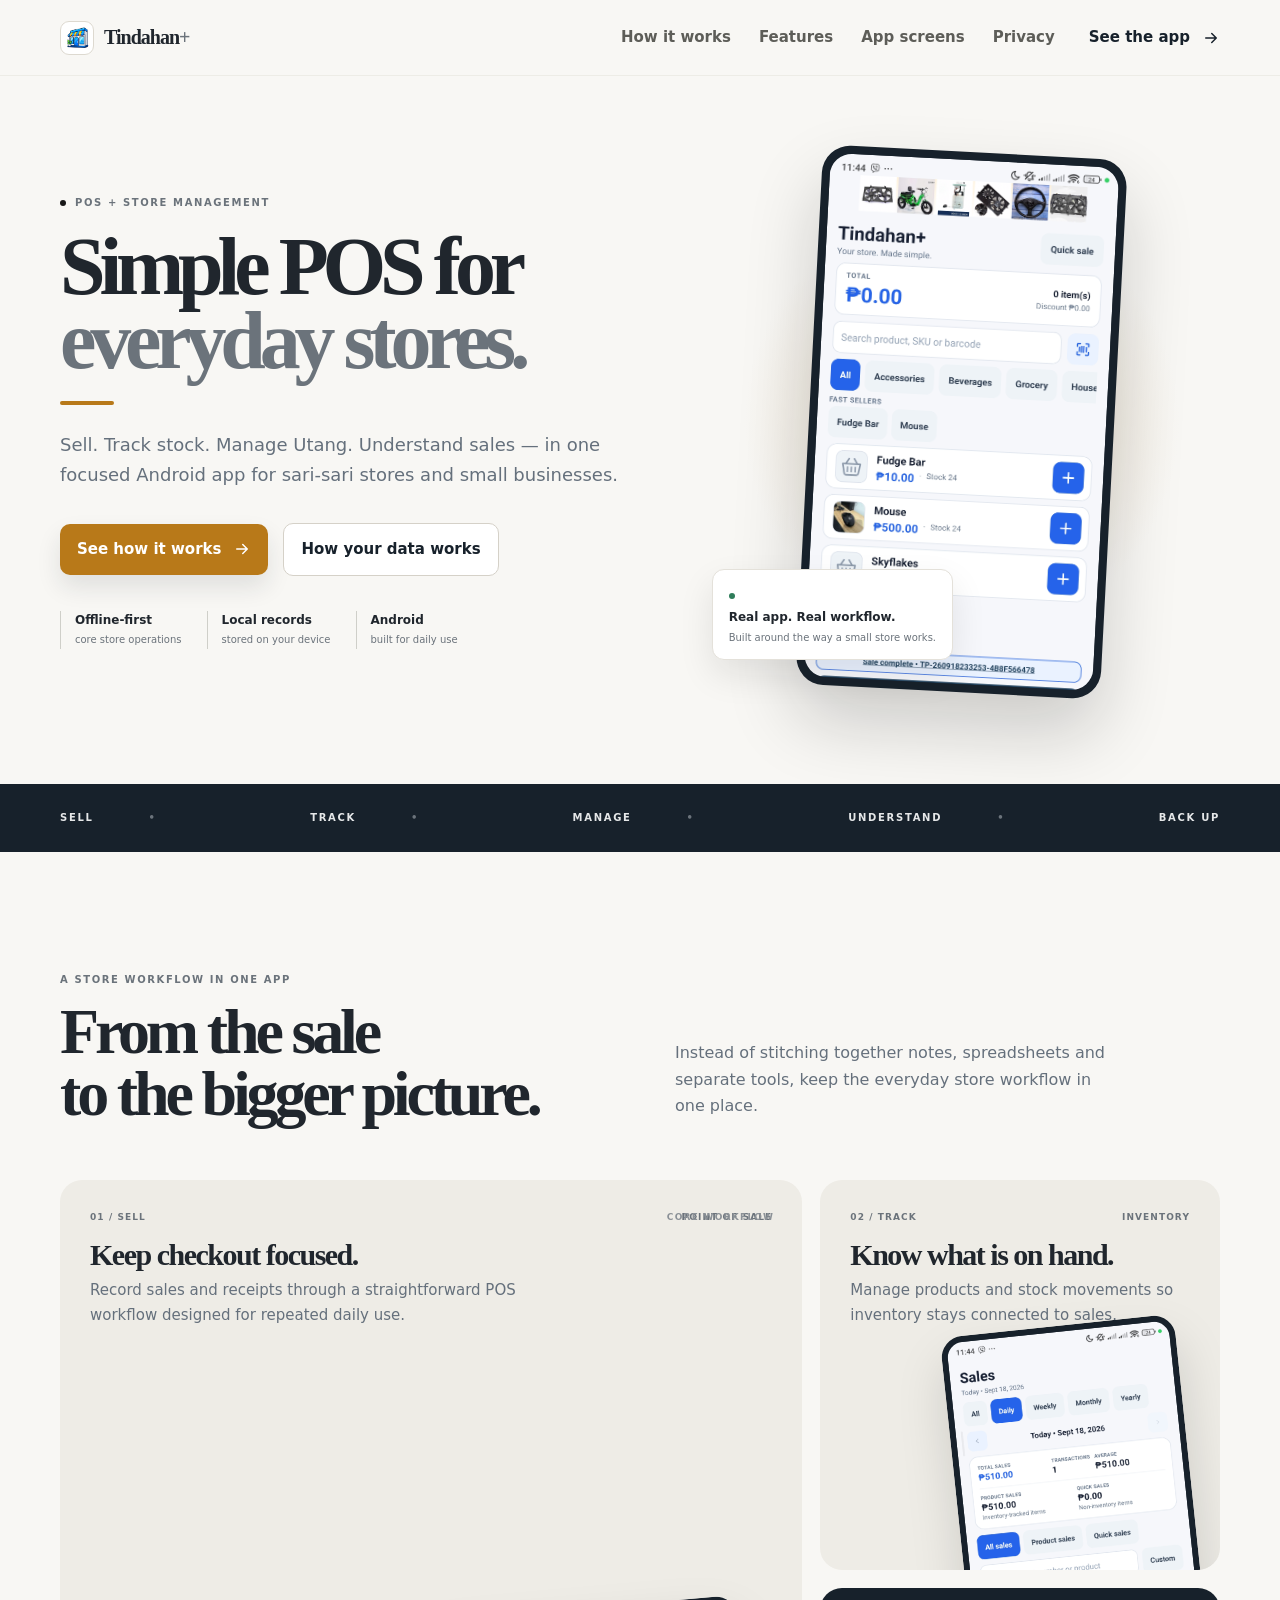
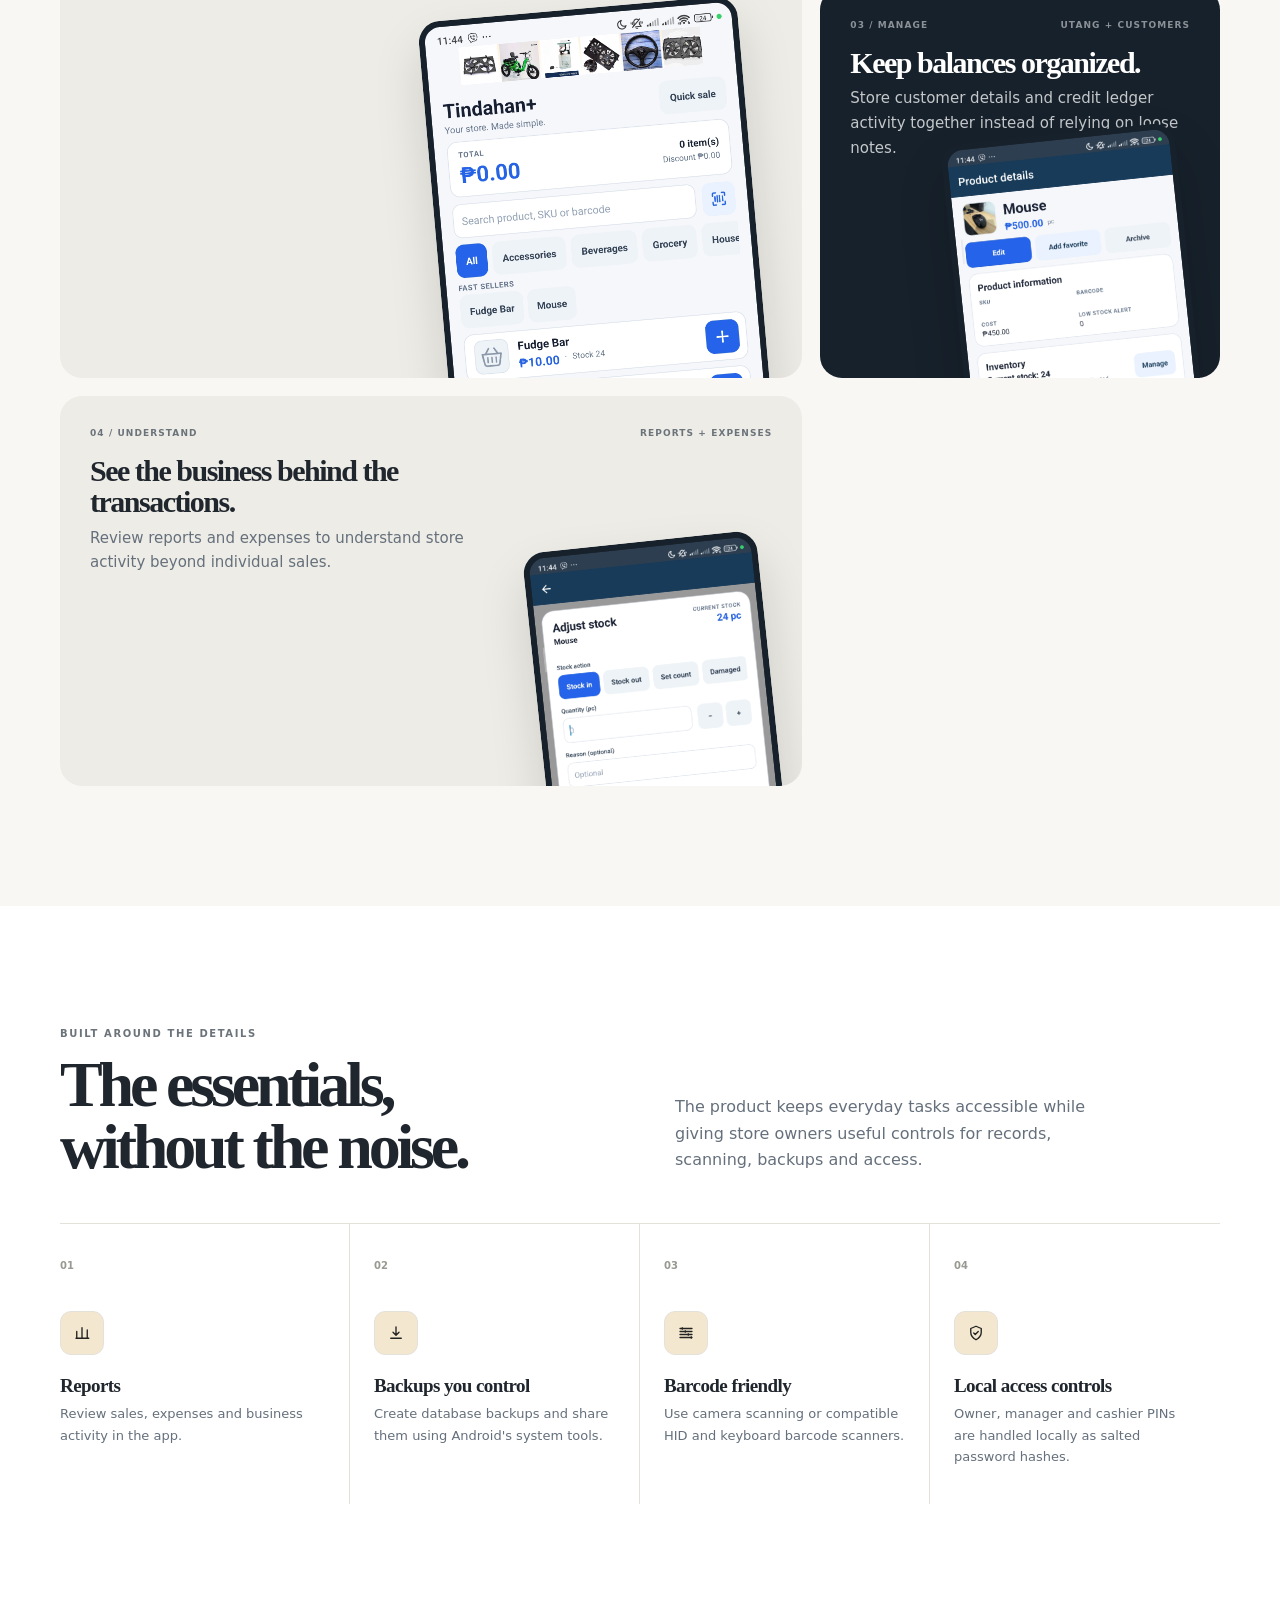
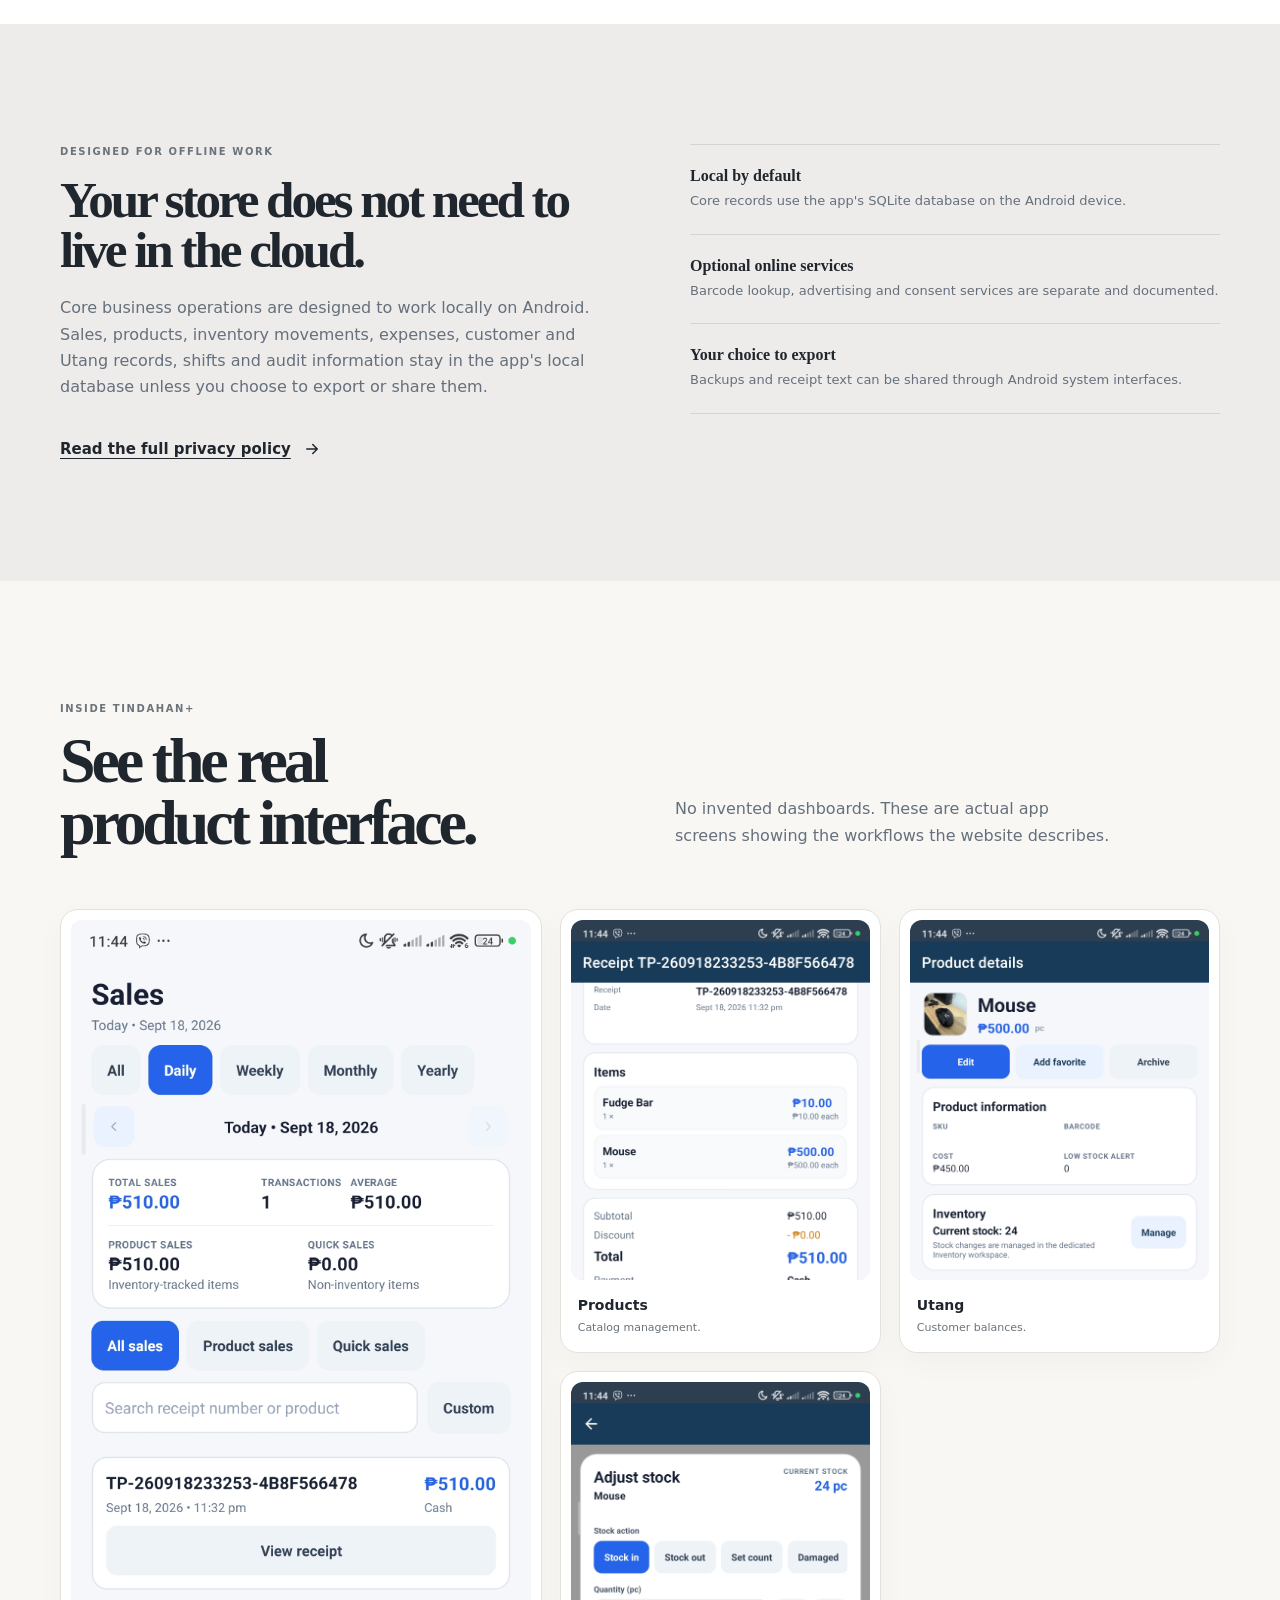
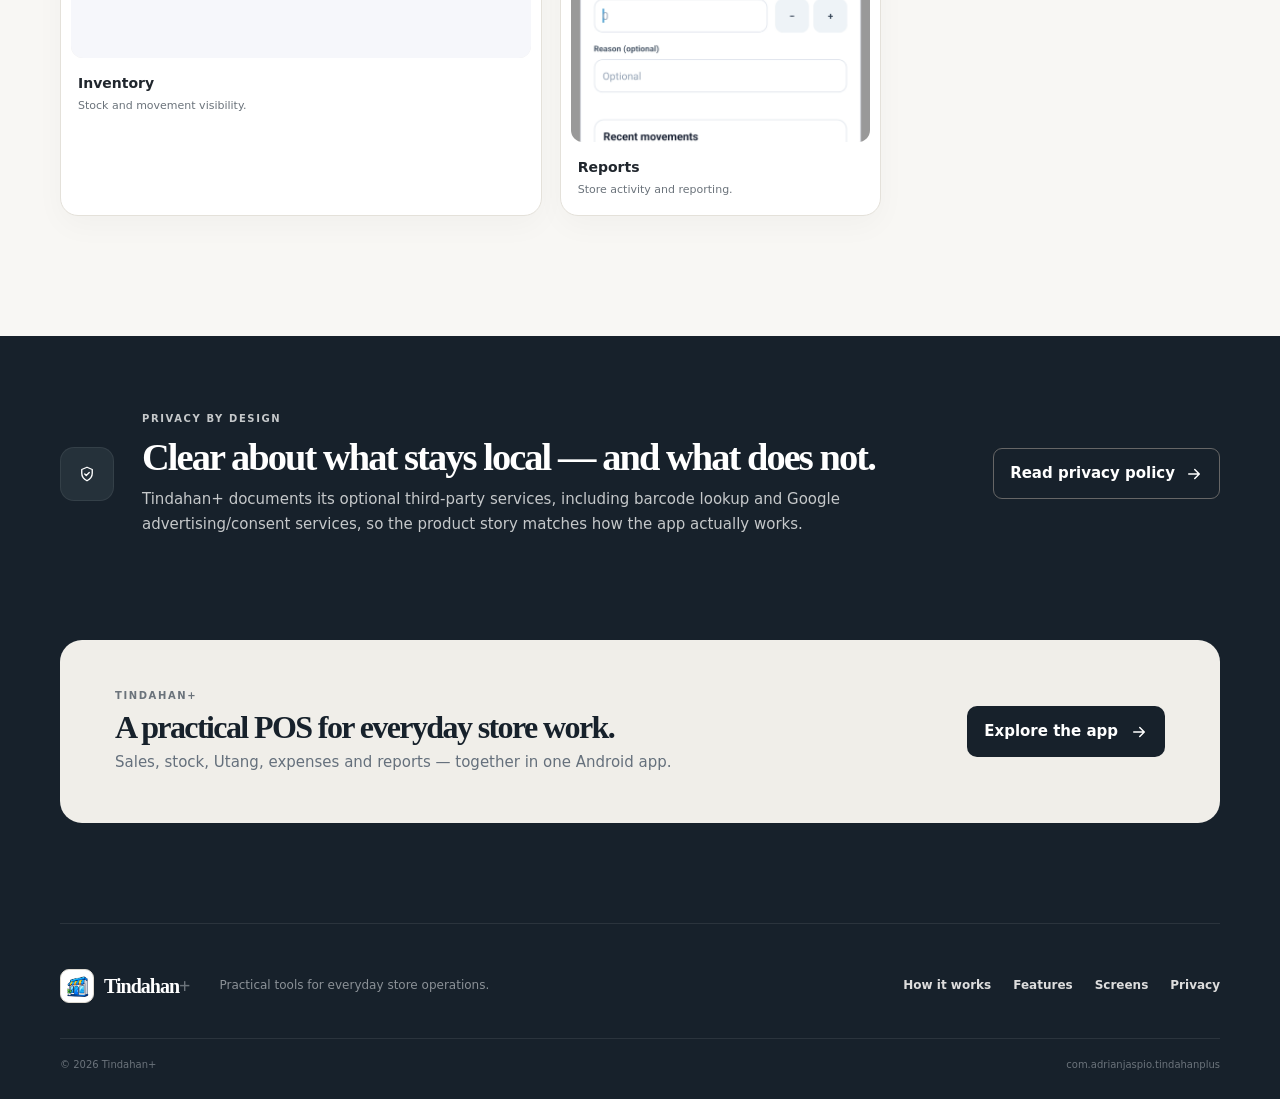
==== commit a4190cbf: "Replace feature icons with clearer line icons" ====
--- a/index.html
+++ b/index.html
@@ -58,10 +58,10 @@
 <div class="eyebrow">Built around the details</div>
 <div class="section-heading compact"><h2>The essentials,<br>without the noise.</h2><p>The product keeps everyday tasks accessible while giving store owners useful controls for records, scanning, backups and access.</p></div>
 <div class="feature-grid">
-<article><span>01</span><div class="icon-box"><svg viewBox="0 0 24 24" aria-hidden="true"><path d="M4 18V8M10 18V5M16 18v-7M22 18V3" fill="none" stroke="currentColor" stroke-width="1.8" stroke-linecap="round"/></svg></div><h3>Reports</h3><p>Review sales, expenses and business activity in the app.</p></article>
-<article><span>02</span><div class="icon-box"><svg viewBox="0 0 24 24" aria-hidden="true"><path d="M12 4v10m0 0 4-4m-4 4-4-4M5 20h14" fill="none" stroke="currentColor" stroke-width="1.8" stroke-linecap="round" stroke-linejoin="round"/></svg></div><h3>Backups you control</h3><p>Create database backups and share them using Android's system tools.</p></article>
-<article><span>03</span><div class="icon-box"><svg viewBox="0 0 24 24" aria-hidden="true"><path d="M4 7h16M4 12h16M4 17h16" fill="none" stroke="currentColor" stroke-width="1.8" stroke-linecap="round"/><circle cx="8" cy="7" r="1" fill="currentColor"/><circle cx="15" cy="12" r="1" fill="currentColor"/><circle cx="11" cy="17" r="1" fill="currentColor"/></svg></div><h3>Barcode friendly</h3><p>Use camera scanning or compatible HID and keyboard barcode scanners.</p></article>
-<article><span>04</span><div class="icon-box"><svg viewBox="0 0 24 24" aria-hidden="true"><path d="M5 5h14v14H5zM8 9h8M8 13h5M8 17h3" fill="none" stroke="currentColor" stroke-width="1.8" stroke-linejoin="round"/></svg></div><h3>Local access controls</h3><p>Owner, manager and cashier PINs are handled locally as salted password hashes.</p></article>
+<article><span>01</span><div class="icon-box" aria-hidden="true"><svg viewBox="0 0 24 24"><path d="M5 19V10M12 19V5M19 19V8M4 19h17" fill="none" stroke="currentColor" stroke-width="1.8" stroke-linecap="round"/></svg></div><h3>Reports</h3><p>Review sales, expenses and business activity in the app.</p></article>
+<article><span>02</span><div class="icon-box" aria-hidden="true"><svg viewBox="0 0 24 24"><path d="M12 4v10m-4-3 4 4 4-4M5 19h14" fill="none" stroke="currentColor" stroke-width="1.8" stroke-linecap="round" stroke-linejoin="round"/></svg></div><h3>Backups you control</h3><p>Create database backups and share them using Android's system tools.</p></article>
+<article><span>03</span><div class="icon-box" aria-hidden="true"><svg viewBox="0 0 24 24"><path d="M4 6h16M4 10h16M4 14h16M4 18h16M7 5v2M11 9v2M15 13v2M19 17v2" fill="none" stroke="currentColor" stroke-width="1.7" stroke-linecap="round"/></svg></div><h3>Barcode friendly</h3><p>Use camera scanning or compatible HID and keyboard barcode scanners.</p></article>
+<article><span>04</span><div class="icon-box" aria-hidden="true"><svg viewBox="0 0 24 24"><path d="M12 3 19 6v5c0 4.3-2.7 7.6-7 10-4.3-2.4-7-5.7-7-10V6z" fill="none" stroke="currentColor" stroke-width="1.8" stroke-linejoin="round"/><path d="m9 12 2 2 4-4" fill="none" stroke="currentColor" stroke-width="1.8" stroke-linecap="round" stroke-linejoin="round"/></svg></div><h3>Local access controls</h3><p>Owner, manager and cashier PINs are handled locally as salted password hashes.</p></article>
 </div>
 </div></section>
 
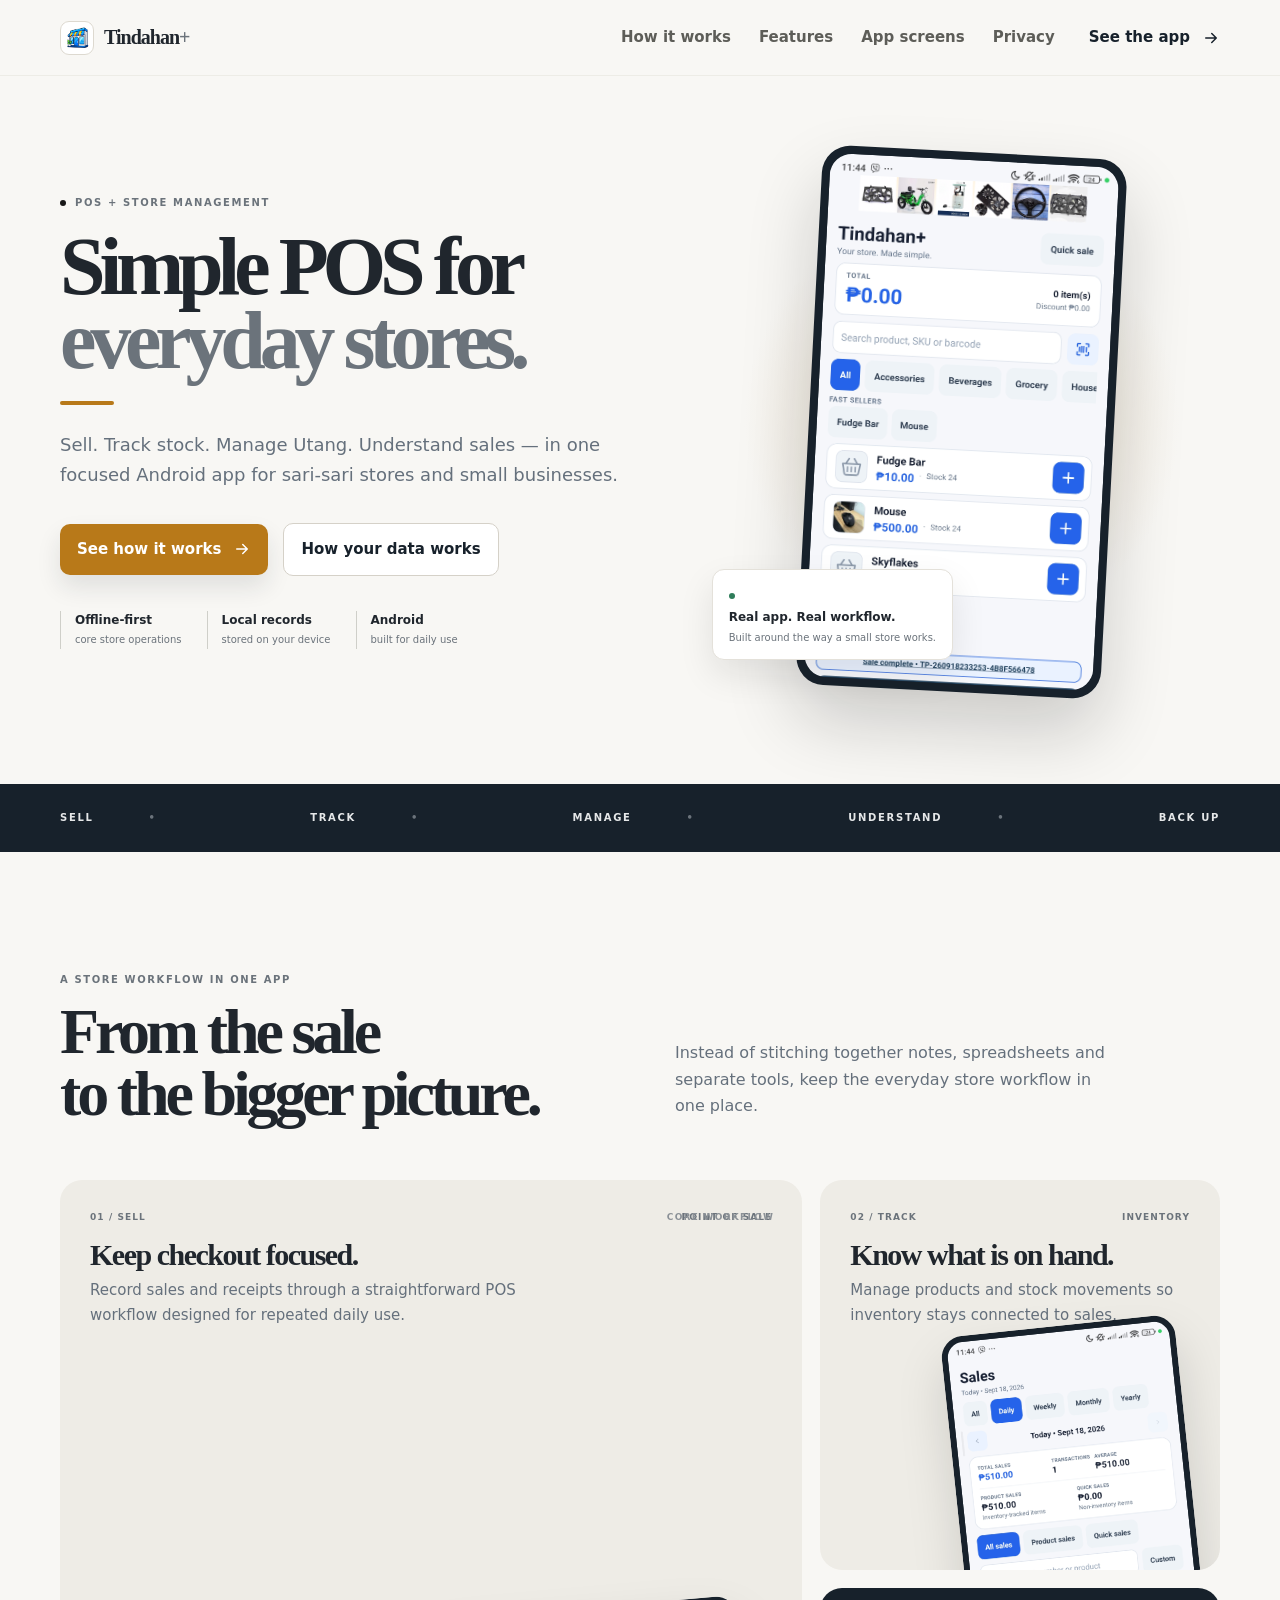
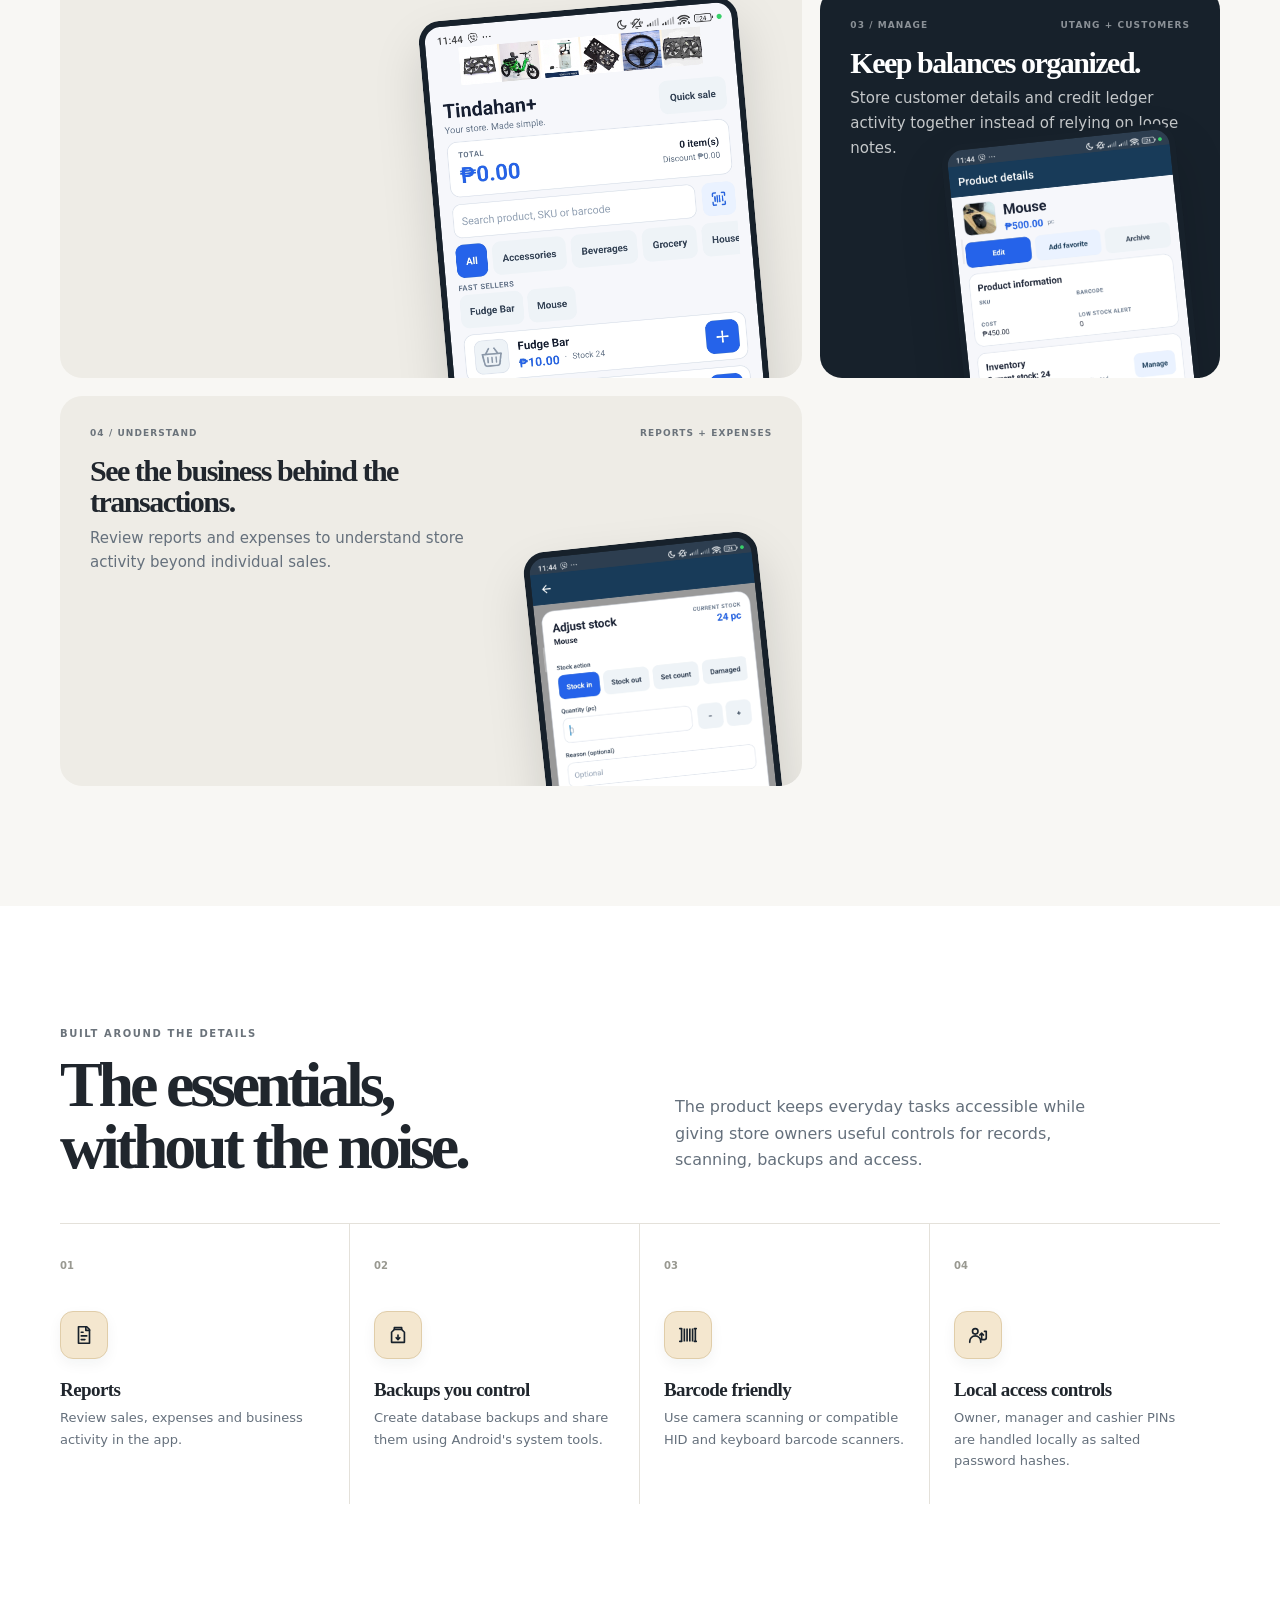
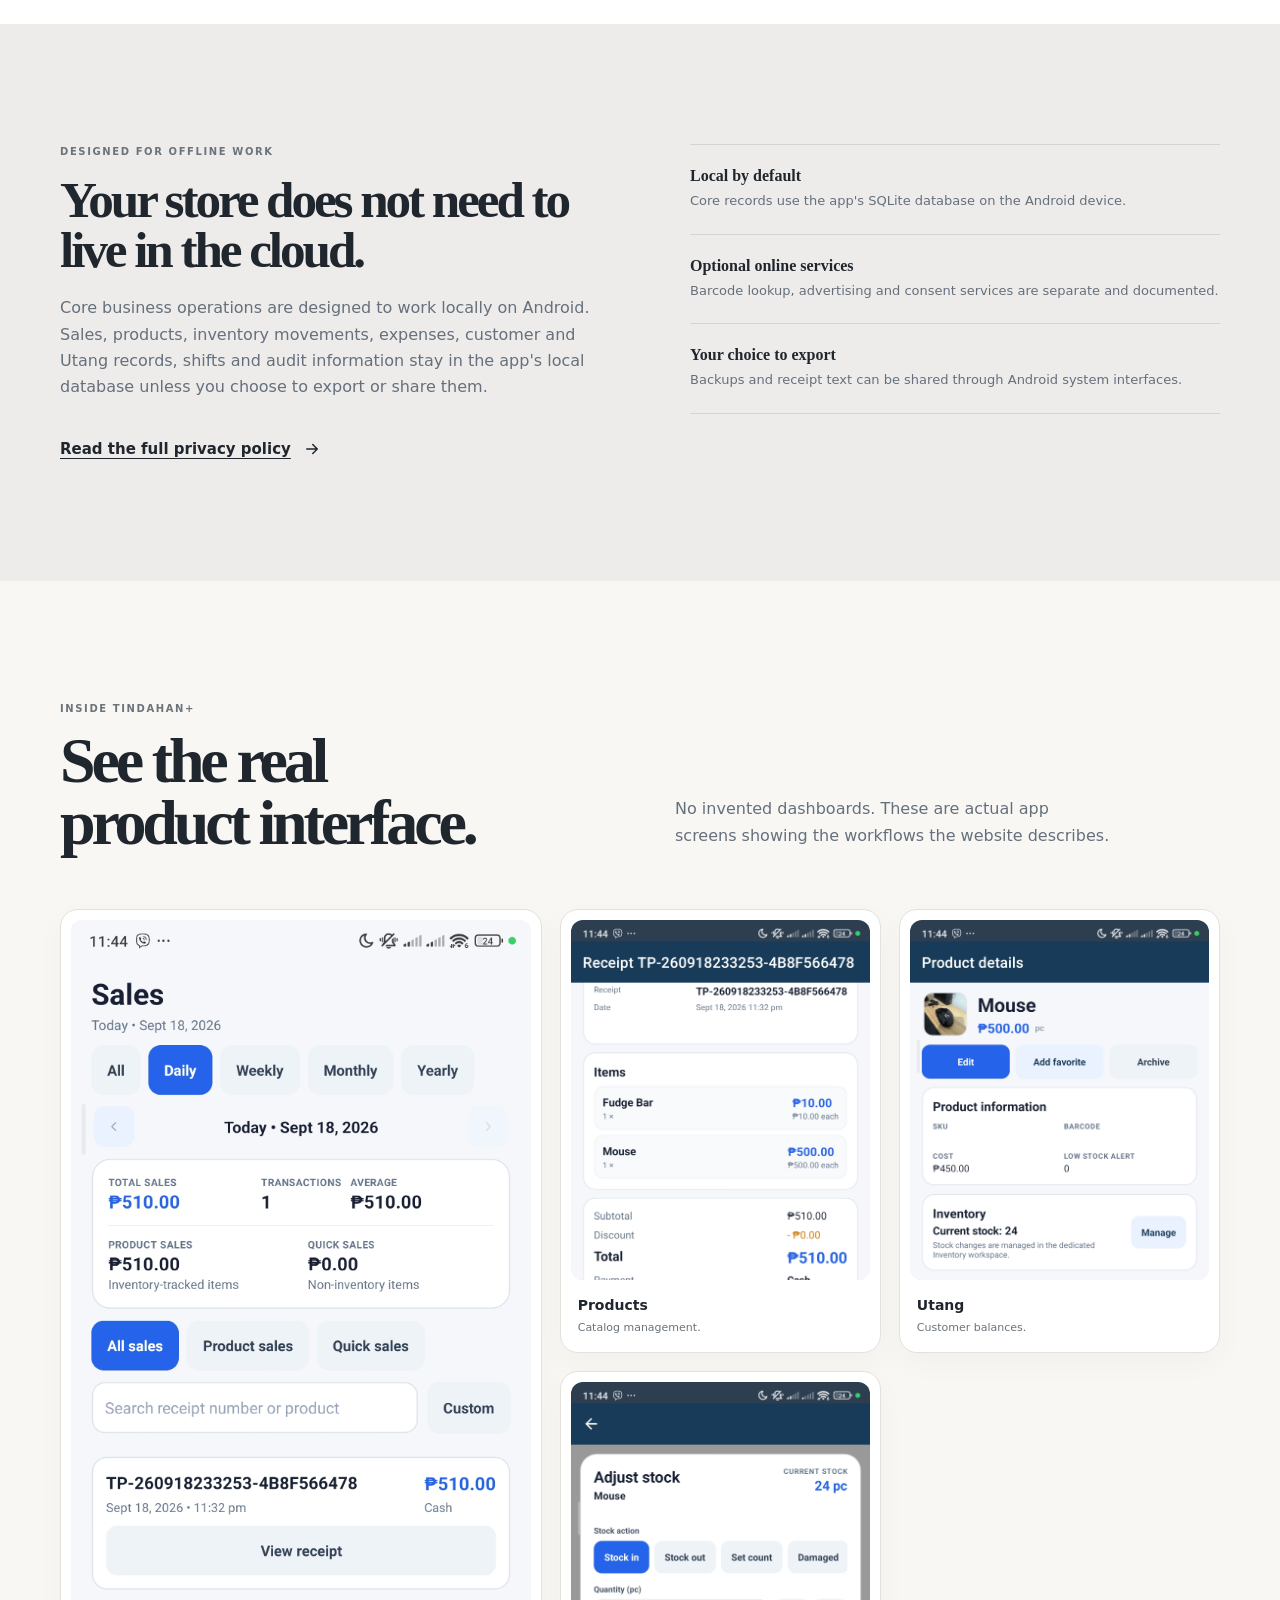
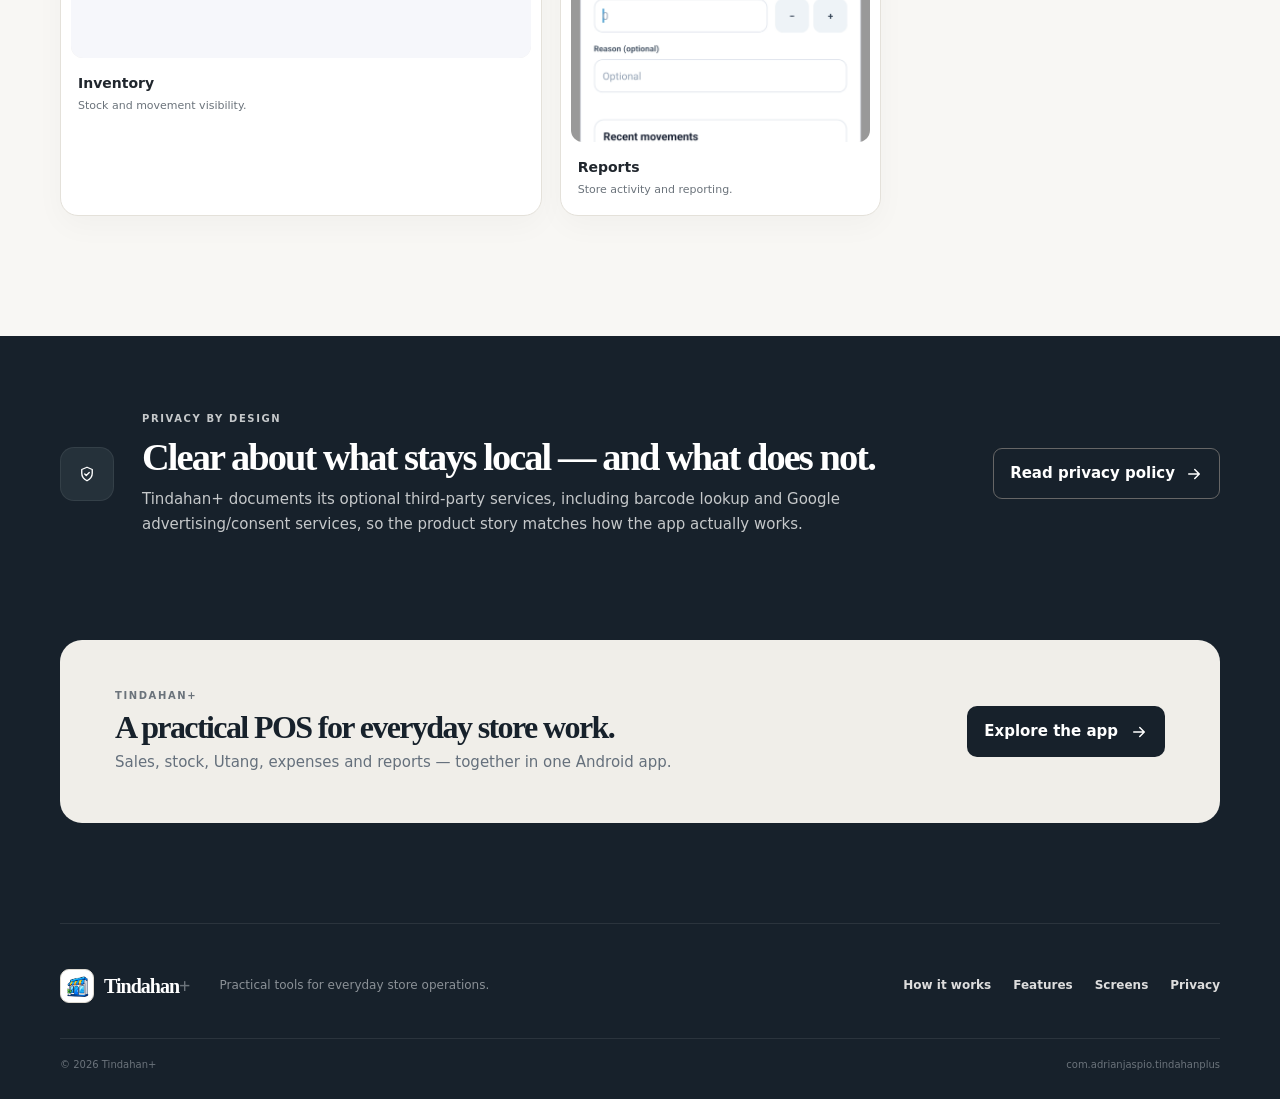
==== commit db5ece15: "Fix feature icon semantics" ====
--- a/index.html
+++ b/index.html
@@ -58,10 +58,10 @@
 <div class="eyebrow">Built around the details</div>
 <div class="section-heading compact"><h2>The essentials,<br>without the noise.</h2><p>The product keeps everyday tasks accessible while giving store owners useful controls for records, scanning, backups and access.</p></div>
 <div class="feature-grid">
-<article><span>01</span><div class="icon-box" aria-hidden="true"><svg viewBox="0 0 24 24"><path d="M5 19V10M12 19V5M19 19V8M4 19h17" fill="none" stroke="currentColor" stroke-width="1.8" stroke-linecap="round"/></svg></div><h3>Reports</h3><p>Review sales, expenses and business activity in the app.</p></article>
-<article><span>02</span><div class="icon-box" aria-hidden="true"><svg viewBox="0 0 24 24"><path d="M12 4v10m-4-3 4 4 4-4M5 19h14" fill="none" stroke="currentColor" stroke-width="1.8" stroke-linecap="round" stroke-linejoin="round"/></svg></div><h3>Backups you control</h3><p>Create database backups and share them using Android's system tools.</p></article>
-<article><span>03</span><div class="icon-box" aria-hidden="true"><svg viewBox="0 0 24 24"><path d="M4 6h16M4 10h16M4 14h16M4 18h16M7 5v2M11 9v2M15 13v2M19 17v2" fill="none" stroke="currentColor" stroke-width="1.7" stroke-linecap="round"/></svg></div><h3>Barcode friendly</h3><p>Use camera scanning or compatible HID and keyboard barcode scanners.</p></article>
-<article><span>04</span><div class="icon-box" aria-hidden="true"><svg viewBox="0 0 24 24"><path d="M12 3 19 6v5c0 4.3-2.7 7.6-7 10-4.3-2.4-7-5.7-7-10V6z" fill="none" stroke="currentColor" stroke-width="1.8" stroke-linejoin="round"/><path d="m9 12 2 2 4-4" fill="none" stroke="currentColor" stroke-width="1.8" stroke-linecap="round" stroke-linejoin="round"/></svg></div><h3>Local access controls</h3><p>Owner, manager and cashier PINs are handled locally as salted password hashes.</p></article>
+<article><span>01</span><div class="icon-box" aria-hidden="true"><svg viewBox="0 0 24 24"><path d="M6 3h9l3 3v15H6z" fill="none" stroke="currentColor" stroke-width="1.8" stroke-linejoin="round"/><path d="M9 13h6M9 17h4M14 3v4h4M9 9h2" fill="none" stroke="currentColor" stroke-width="1.8" stroke-linecap="round" stroke-linejoin="round"/></svg></div><h3>Reports</h3><p>Review sales, expenses and business activity in the app.</p></article>
+<article><span>02</span><div class="icon-box" aria-hidden="true"><svg viewBox="0 0 24 24"><path d="M5 20h14V9l-3-3H8L5 9z" fill="none" stroke="currentColor" stroke-width="1.8" stroke-linejoin="round"/><path d="M8 6V4h8v2M12 12v5m-2-2 2 2 2-2" fill="none" stroke="currentColor" stroke-width="1.8" stroke-linecap="round" stroke-linejoin="round"/></svg></div><h3>Backups you control</h3><p>Create database backups and share them using Android's system tools.</p></article>
+<article><span>03</span><div class="icon-box" aria-hidden="true"><svg viewBox="0 0 24 24"><path d="M5 5v14M8 5v14M11 5v14M14 5v14M17 5v14M20 5v14" fill="none" stroke="currentColor" stroke-width="1.8"/><path d="M3 5h2M19 5h2M3 19h2M19 19h2" fill="none" stroke="currentColor" stroke-width="1.8" stroke-linecap="round"/></svg></div><h3>Barcode friendly</h3><p>Use camera scanning or compatible HID and keyboard barcode scanners.</p></article>
+<article><span>04</span><div class="icon-box" aria-hidden="true"><svg viewBox="0 0 24 24"><circle cx="9" cy="8" r="3" fill="none" stroke="currentColor" stroke-width="1.8"/><path d="M3 20v-1a6 6 0 0 1 12 0v1M14 12l2-2m0 0 2 2m-2-2v7m3-9h2v7a2 2 0 0 1-2 2h-3" fill="none" stroke="currentColor" stroke-width="1.8" stroke-linecap="round" stroke-linejoin="round"/></svg></div><h3>Local access controls</h3><p>Owner, manager and cashier PINs are handled locally as salted password hashes.</p></article>
 </div>
 </div></section>
 
--- a/styles.css
+++ b/styles.css
@@ -6,7 +6,7 @@
 .capabilities{background:var(--deep);color:#e5e7e8;overflow-x:auto}.capability-row{height:68px;display:flex;justify-content:space-between;align-items:center;font-size:10px;font-weight:800;letter-spacing:.17em}.capability-row span:not(:last-child):after{content:'•';margin-left:55px;color:#6b737b}
 .section{padding:120px 0}.section-heading{display:grid;grid-template-columns:1fr 1fr;gap:70px;align-items:end;margin-bottom:55px}.section-heading h2{font:800 clamp(2.8rem,5vw,4.7rem)/.97 'Manrope';letter-spacing:-.065em;margin:12px 0 0}.section-heading>p{max-width:440px;color:var(--muted);font-size:16px;margin:0 0 5px}.section-heading.compact{margin-bottom:45px}
 .workflow-grid{display:grid;grid-template-columns:1.3fr .7fr;grid-template-rows:1fr 1fr;gap:18px}.workflow-card{border-radius:22px;background:#eeece6;padding:30px;min-height:390px;position:relative;overflow:hidden;display:flex;flex-direction:column}.workflow-card.featured{grid-row:span 2;min-height:798px}.workflow-card.featured:before{content:'CORE WORKFLOW';position:absolute;right:28px;top:30px;font-size:9px;font-weight:800;letter-spacing:.14em;color:#8b9197}.workflow-card.dark-card{background:var(--deep);color:#fff}.workflow-card.dark-card p{color:#c5c8ca}.card-top{display:flex;justify-content:space-between;color:#6b737b;font-size:9px;font-weight:800;letter-spacing:.12em;text-transform:uppercase}.dark-card .card-top{color:#8b9197}.workflow-card h3{font:800 30px/1.05 'Manrope';letter-spacing:-.05em;margin:14px 0 8px;max-width:430px}.workflow-card p{color:var(--muted);max-width:430px;margin:0}.workflow-card img{display:block;position:absolute;width:235px;height:345px;object-fit:cover;object-position:top;border-radius:22px;padding:6px;background:var(--deep);box-shadow:0 25px 50px #11111125;right:28px;bottom:-100px;transform:rotate(-6deg)}.workflow-card.featured img{width:320px;height:470px;right:45px;bottom:-100px;transform:rotate(-5deg)}
-.feature-section{background:#fff}.feature-grid{display:grid;grid-template-columns:repeat(4,1fr);border-top:1px solid var(--line)}.feature-grid article{padding:28px 24px 20px 0;border-right:1px solid var(--line);min-height:280px}.feature-grid article+article{padding-left:24px}.feature-grid article:last-child{border-right:0}.feature-grid article>span{font-size:10px;font-weight:800;color:#999991}.icon-box{width:44px;height:44px;border-radius:11px;background:var(--accent-soft);color:#222;display:grid;place-items:center;border:1px solid #e4e1da;margin:34px 0 20px}.feature-grid h3{font:700 19px 'Manrope';margin:0 0 6px;letter-spacing:-.03em}.feature-grid p{font-size:13px;color:var(--muted);margin:0}
+.feature-section{background:#fff}.feature-grid{display:grid;grid-template-columns:repeat(4,1fr);border-top:1px solid var(--line)}.feature-grid article{padding:28px 24px 20px 0;border-right:1px solid var(--line);min-height:280px}.feature-grid article+article{padding-left:24px}.feature-grid article:last-child{border-right:0}.feature-grid article>span{font-size:10px;font-weight:800;color:#999991}.icon-box{width:48px;height:48px;border-radius:13px;background:var(--accent-soft);color:var(--deep);display:grid;place-items:center;border:1px solid #e0cda9;margin:34px 0 20px;box-shadow:0 5px 14px #17212b0d}.icon-box svg{width:22px;height:22px;display:block}.feature-grid h3{font:700 19px 'Manrope';margin:0 0 6px;letter-spacing:-.03em}.feature-grid p{font-size:13px;color:var(--muted);margin:0}
 .data-section{background:#eeecea}.data-grid{display:grid;grid-template-columns:1fr 1fr;gap:100px;align-items:start}.data-grid h2{font:800 clamp(2.6rem,4vw,4.1rem)/.98 'Manrope';letter-spacing:-.06em;margin:14px 0 20px}.data-grid p{max-width:560px;color:var(--muted);font-size:16px}.text-link{margin-top:20px;text-decoration:underline;text-underline-offset:4px}.data-list{border-top:1px solid #d4d4ce}.data-list>div{padding:22px 0;border-bottom:1px solid #d4d4ce}.data-list strong,.data-list span{display:block}.data-list strong{font:700 16px 'Manrope'}.data-list span{color:#65707c;font-size:13px;margin-top:5px}
 .screens{background:#f8f7f4}.screen-grid{display:grid;grid-template-columns:1.2fr .8fr .8fr;grid-template-rows:auto auto;gap:18px}.screen-grid figure{margin:0;background:#fff;border-radius:18px;padding:10px;border:1px solid var(--line);box-shadow:0 10px 30px #11111108}.screen-grid figure:first-child{grid-row:span 2}.screen-grid img{display:block;width:100%;height:360px;object-fit:cover;object-position:top;border-radius:12px;background:#eeecea}.screen-grid figure:first-child img{height:738px}.screen-grid figcaption{padding:14px 7px 5px}.screen-grid strong,.screen-grid span{display:block}.screen-grid strong{font-size:14px}.screen-grid span{font-size:11px;color:#6b737b;margin-top:2px}
 .privacy-band{background:var(--deep);color:#fff}.privacy-icon{box-shadow:inset 0 0 0 1px #ffffff12}.privacy-inner{padding:75px 0;display:grid;grid-template-columns:auto 1fr auto;align-items:center;gap:28px}.privacy-icon{width:54px;height:54px;border-radius:14px;background:#25313a;display:grid;place-items:center}.privacy-inner h2{font:700 clamp(2rem,3vw,3rem)/1.05 'Manrope';letter-spacing:-.05em;margin:10px 0}.privacy-inner p{color:#c5c8ca;max-width:700px;margin:0}.eyebrow.light{color:#c5c8ca}.outline-button{border:1px solid #666;border-radius:9px;padding:12px 16px;display:flex;align-items:center;gap:10px;font-weight:700;white-space:nowrap}
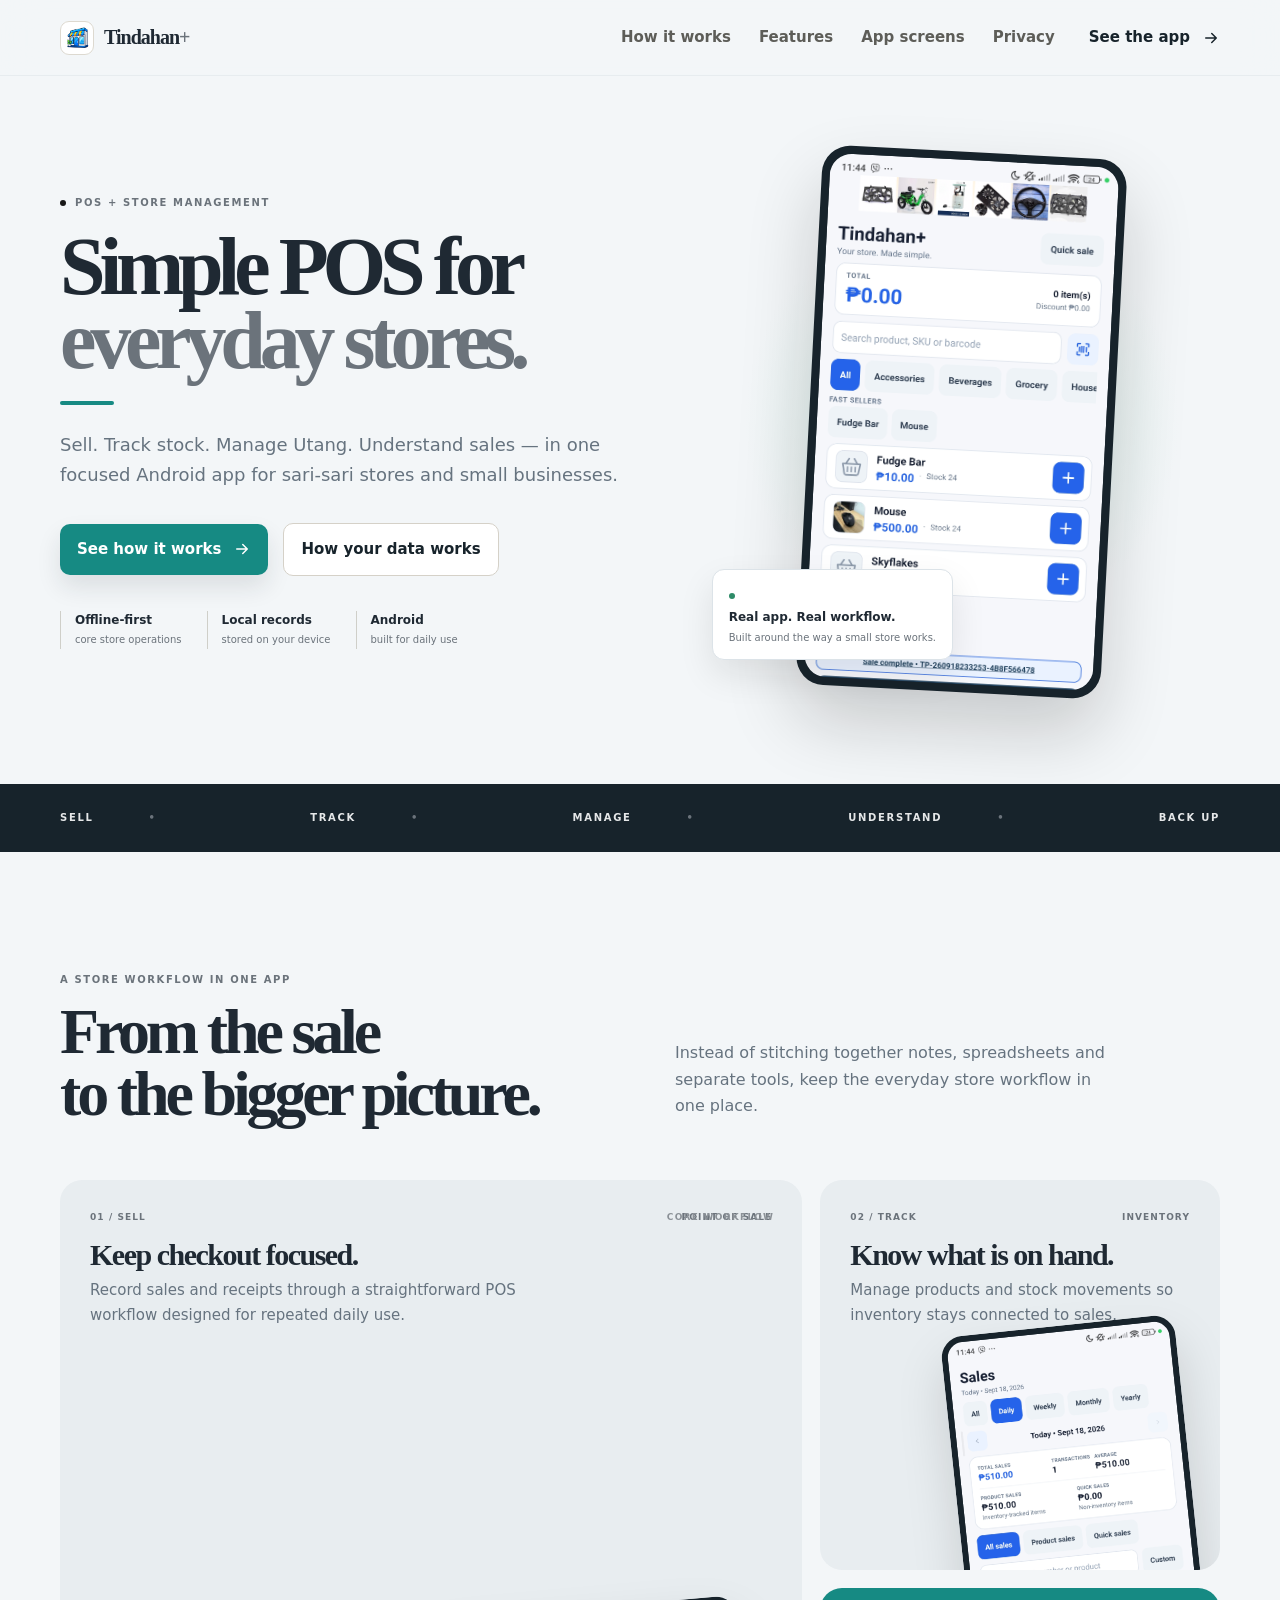
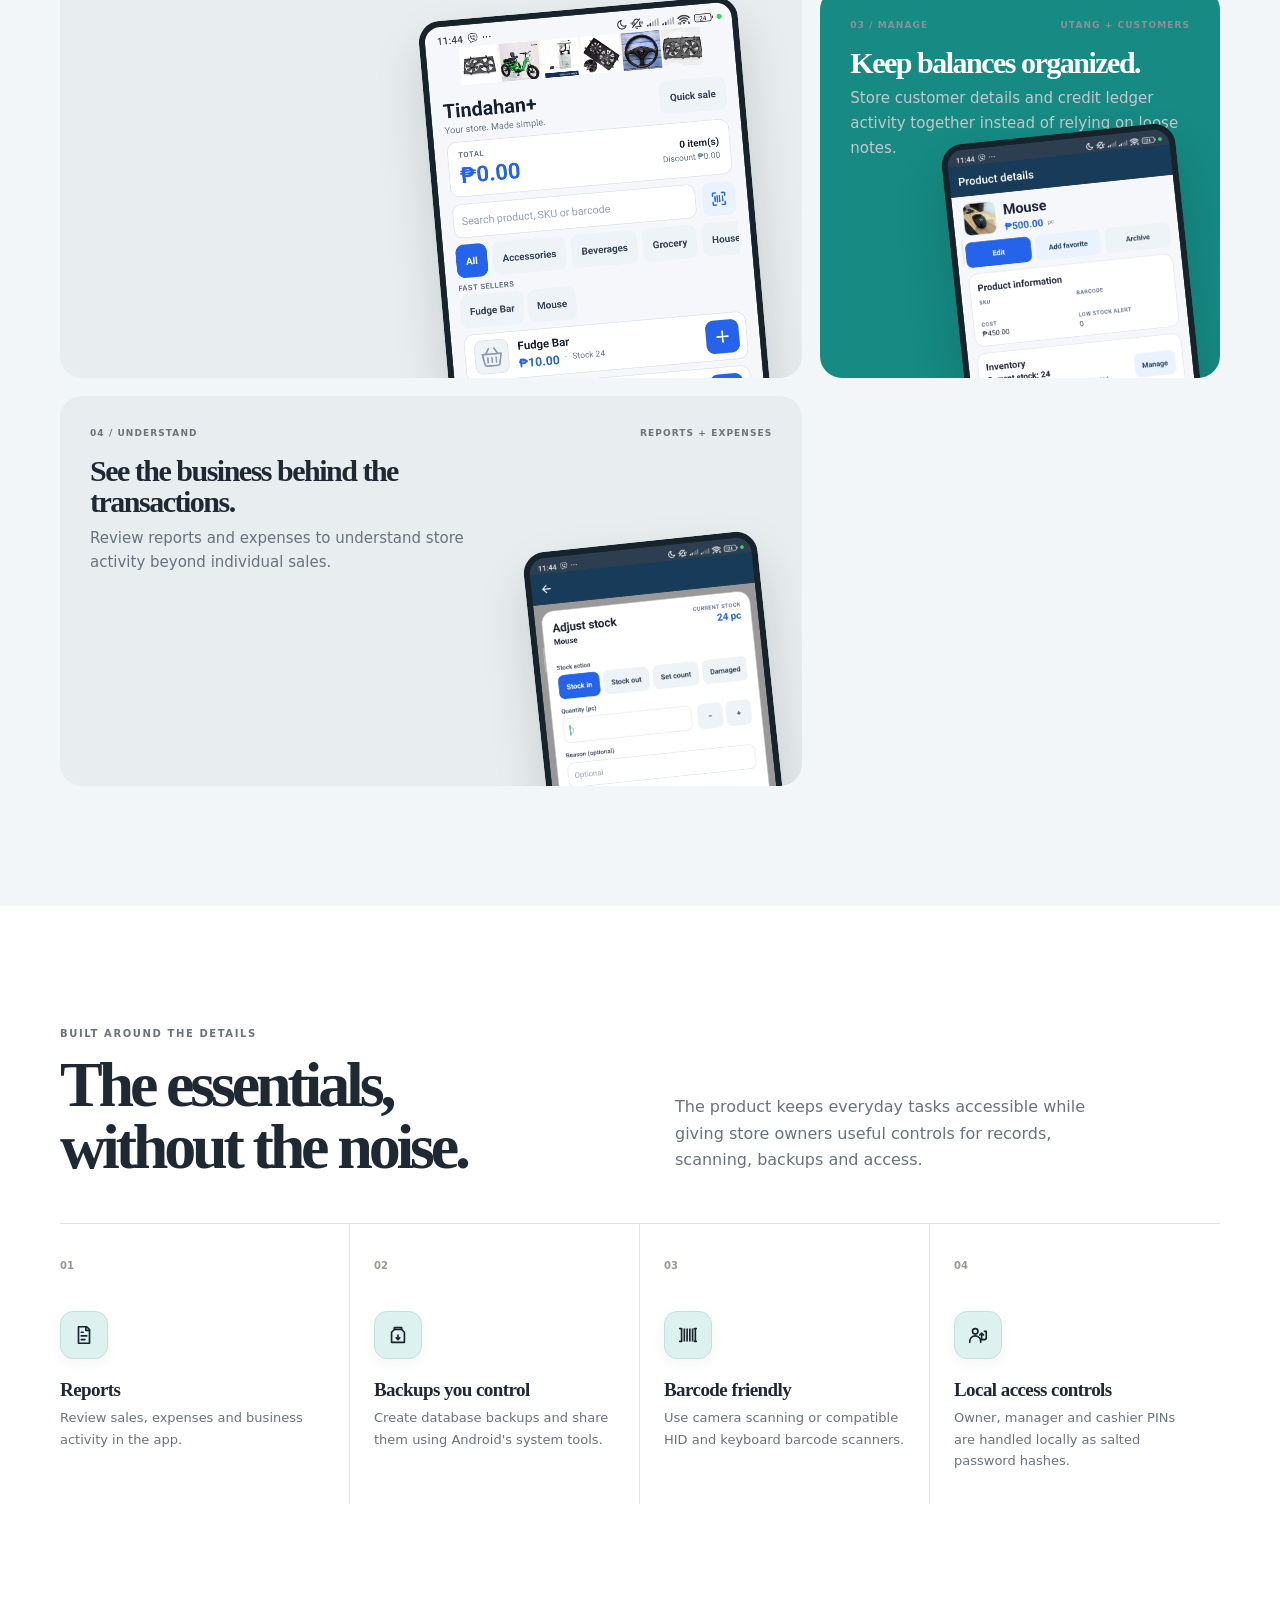
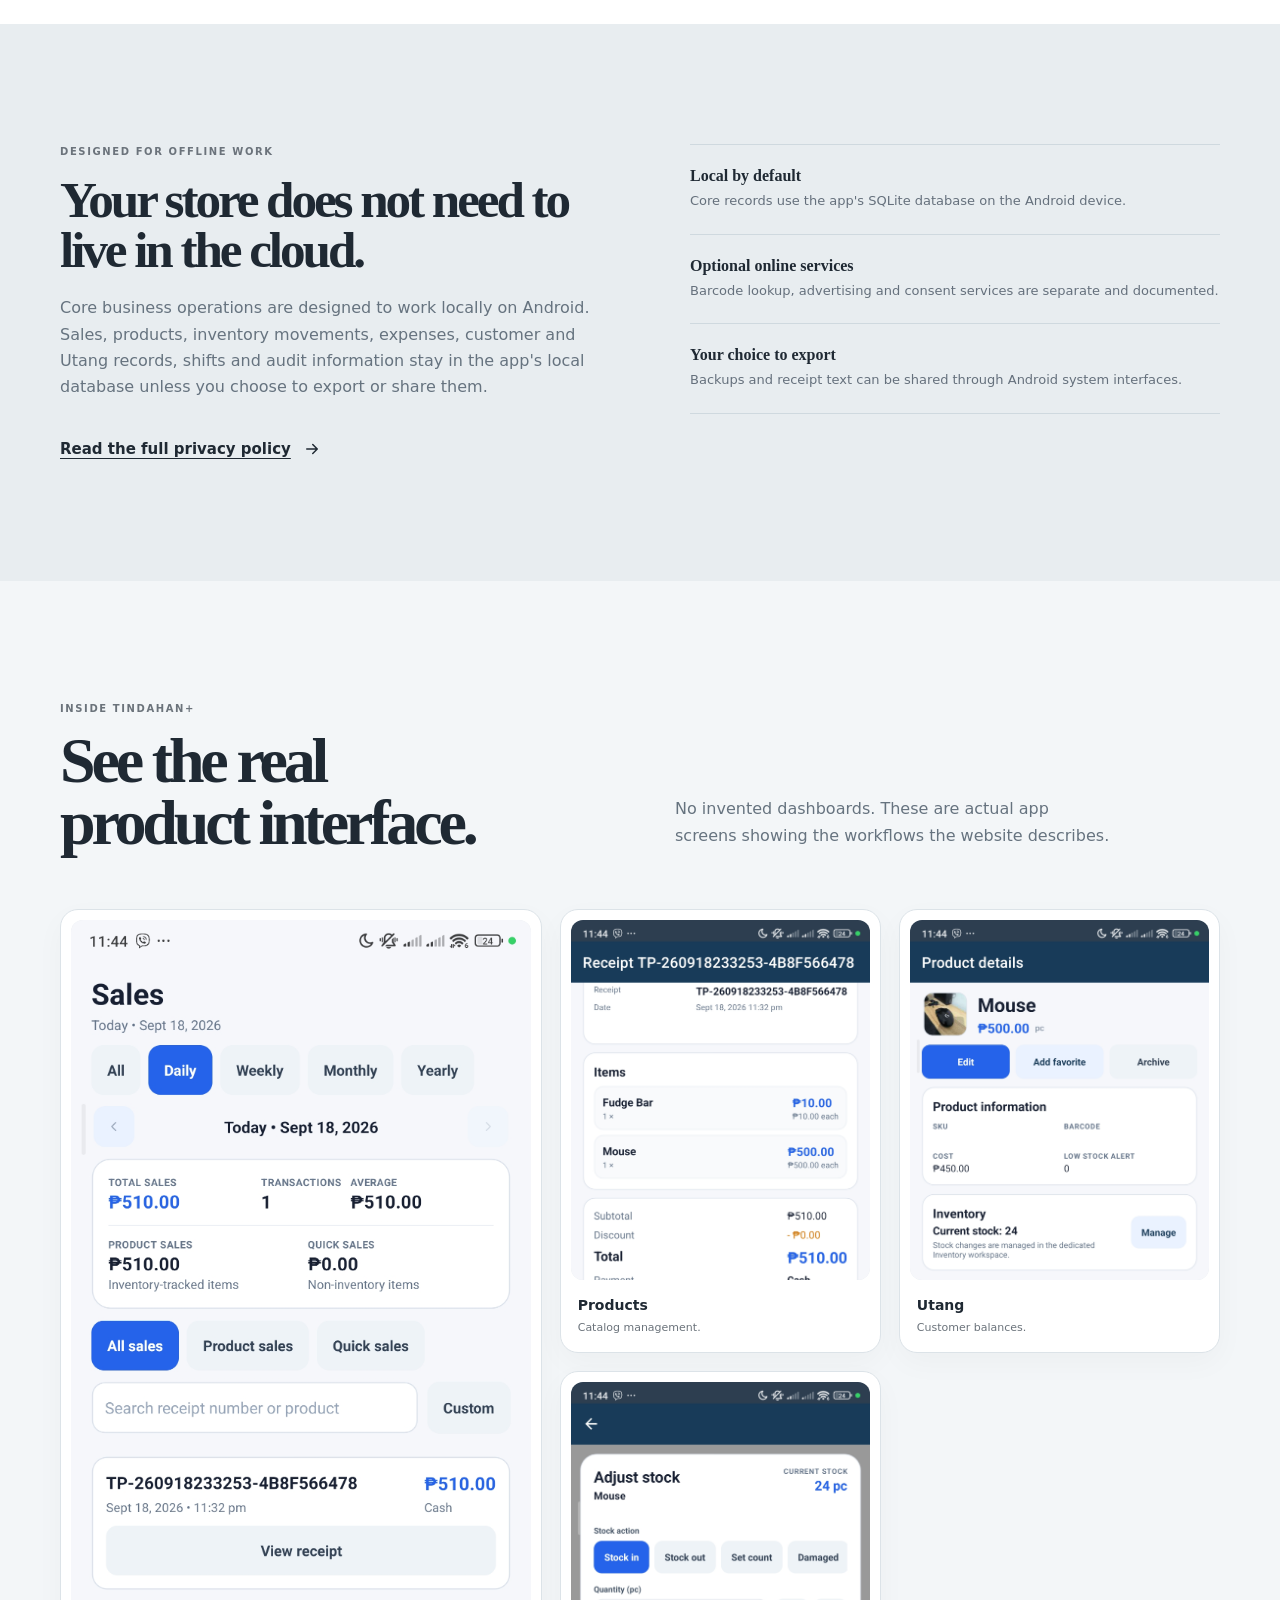
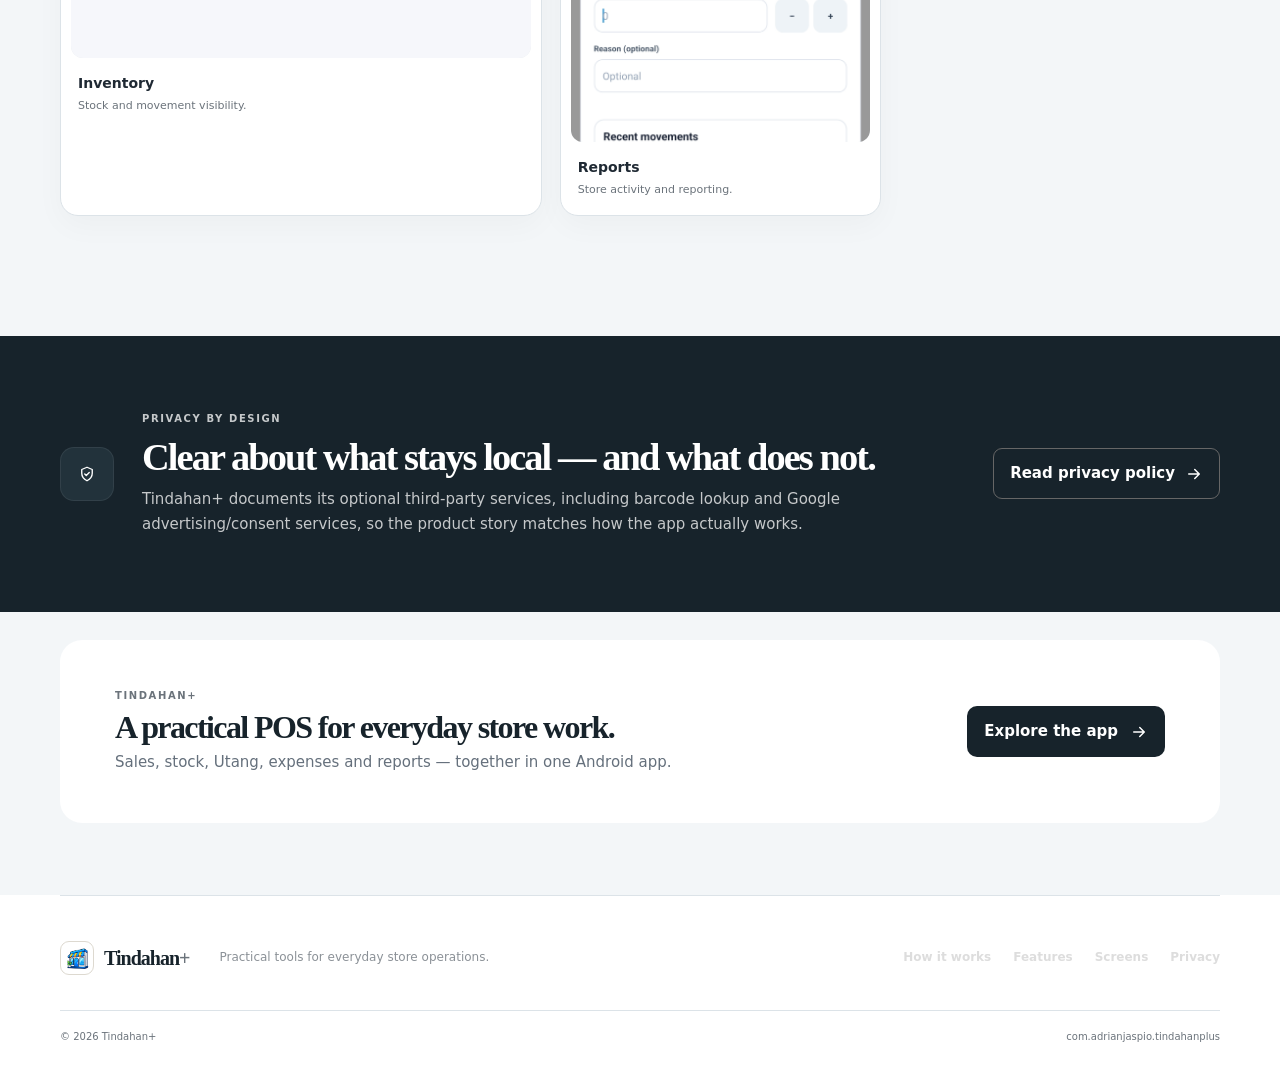
==== commit b6c3a98b: "Polish production metadata and image sizing" ====
--- a/index.html
+++ b/index.html
@@ -2,7 +2,7 @@
 <html lang="en">
 <head>
 <meta charset="utf-8"><meta name="viewport" content="width=device-width,initial-scale=1">
-<meta name="theme-color" content="#17212b">
+<meta name="theme-color" content="#17232b">
 <meta name="description" content="Tindahan+ is an offline-first Android POS and store management app for sari-sari stores and small businesses.">
 <meta property="og:title" content="Tindahan+ — Simple POS for small stores.">
 <meta property="og:description" content="Sell, track inventory, manage Utang and expenses, and understand your store with one Android app.">
@@ -47,7 +47,7 @@
 <section id="workflow" class="section workflow"><div class="shell">
 <div class="section-heading"><div><div class="eyebrow">A store workflow in one app</div><h2>From the sale<br>to the bigger picture.</h2></div><p>Instead of stitching together notes, spreadsheets and separate tools, keep the everyday store workflow in one place.</p></div>
 <div class="workflow-grid">
-<article class="workflow-card featured reveal is-visible" tabindex="0" data-workflow="sell"><div class="card-top"><span>01 / SELL</span><span>Point of sale</span></div><div><h3>Keep checkout focused.</h3><p>Record sales and receipts through a straightforward POS workflow designed for repeated daily use.</p></div><img src="./Resources/Screenshot_2026-09-18-23-44-18-080_com.adrianjaspio.tindahanplus.jpg" alt="Tindahan+ point-of-sale screen"></article>
+<article class="workflow-card featured reveal is-visible" tabindex="0" data-workflow="sell"><div class="card-top"><span>01 / SELL</span><span>Point of sale</span></div><div><h3>Keep checkout focused.</h3><p>Record sales and receipts through a straightforward POS workflow designed for repeated daily use.</p></div><img src="./Resources/Screenshot_2026-09-18-23-44-18-080_com.adrianjaspio.tindahanplus.jpg" alt="Tindahan+ point-of-sale screen" width="320" height="470"></article>
 <article class="workflow-card reveal" tabindex="0" data-workflow="track"><div class="card-top"><span>02 / TRACK</span><span>Inventory</span></div><div><h3>Know what is on hand.</h3><p>Manage products and stock movements so inventory stays connected to sales.</p></div><img src="./Resources/Screenshot_2026-09-18-23-44-22-603_com.adrianjaspio.tindahanplus.jpg" alt="Tindahan+ inventory screen" loading="lazy" decoding="async" width="235" height="345"></article>
 <article class="workflow-card dark-card reveal" tabindex="0" data-workflow="manage"><div class="card-top"><span>03 / MANAGE</span><span>Utang + customers</span></div><div><h3>Keep balances organized.</h3><p>Store customer details and credit ledger activity together instead of relying on loose notes.</p></div><img src="./Resources/Screenshot_2026-09-18-23-44-35-284_com.adrianjaspio.tindahanplus.jpg" alt="Tindahan+ Utang screen" loading="lazy" decoding="async" width="235" height="345"></article>
 <article class="workflow-card reveal" tabindex="0" data-workflow="understand"><div class="card-top"><span>04 / UNDERSTAND</span><span>Reports + expenses</span></div><div><h3>See the business behind the transactions.</h3><p>Review reports and expenses to understand store activity beyond individual sales.</p></div><img src="./Resources/Screenshot_2026-09-18-23-44-40-046_com.adrianjaspio.tindahanplus.jpg" alt="Tindahan+ reports screen" loading="lazy" decoding="async" width="235" height="345"></article>
--- a/styles.css
+++ b/styles.css
@@ -1,17 +1,17 @@
-:root{--ink:#20262d;--deep:#17212b;--paper:#f8f7f4;--soft:#f0eee9;--white:#fff;--line:#e4e1da;--muted:#65707c;--accent:#b87919;--accent-soft:#f4e7cf;--success:#2f7d5a;--max:1160px}
+:root{--ink:#1f2933;--deep:#17232b;--paper:#f3f6f8;--soft:#e9eef1;--white:#fff;--line:#dce3e8;--muted:#66737f;--accent:#168a83;--accent-soft:#ddf2ef;--success:#2e8b68;--max:1160px}
 *{box-sizing:border-box}html{scroll-behavior:smooth}body{margin:0;background:var(--paper);color:var(--ink);font:15px/1.65 'DM Sans',system-ui,sans-serif}a{color:inherit;text-decoration:none}.shell{width:min(var(--max),calc(100% - 48px));margin:auto}.skip{position:absolute;left:-9999px}.skip:focus-visible{left:16px;top:16px;background:var(--deep);color:#fff;padding:10px;border-radius:8px;z-index:99}
-.header{height:76px;position:sticky;top:0;z-index:20;background:#f8f7f4ed;border-bottom:1px solid #e4e1da80;backdrop-filter:blur(18px)}.nav{height:100%;display:flex;align-items:center;gap:34px}.brand{display:flex;align-items:center;gap:10px;font:800 20px 'Manrope';letter-spacing:-.05em}.brand>span:last-child>span{color:#6b737b}.brand-logo{width:34px;height:34px;border-radius:9px;background:#fff;border:1px solid #ddd9d0;display:grid;place-items:center}.brand-logo img{width:25px;height:25px;object-fit:contain}.nav nav{display:flex;gap:28px;margin-left:auto;color:#5d5d58;font-weight:600}.nav nav a:hover{color:var(--deep)}.nav nav a:focus-visible,.nav-button:focus-visible,.button:focus-visible,.text-link:focus-visible,.outline-button:focus-visible,.brand:focus-visible{outline:3px solid var(--accent);outline-offset:4px;border-radius:6px}.nav-button,.button,.text-link{display:inline-flex;align-items:center;gap:12px;font-weight:700}.nav-button{padding:10px 0;color:var(--deep)}svg{width:18px;height:18px}
-.hero{overflow:hidden}.hero-grid{min-height:700px;display:grid;grid-template-columns:1fr .9fr;align-items:center;gap:70px;padding:76px 0 92px}.eyebrow{display:flex;align-items:center;gap:9px;text-transform:uppercase;letter-spacing:.16em;font-size:10px;font-weight:800;color:#6b737b}.eyebrow>span{width:6px;height:6px;border-radius:50%;background:#171717}.hero h1{font:800 clamp(3.8rem,6.4vw,6.35rem)/.91 'Manrope';letter-spacing:-.075em;margin:18px 0 25px}.hero h1 i{font-style:normal;color:#6b737b}.hero h1:after{content:'';display:block;width:54px;height:4px;border-radius:99px;background:var(--accent);margin-top:22px}.hero-copy>p{max-width:610px;font-size:18px;line-height:1.7;color:var(--muted);margin:0}.hero-buttons{display:flex;align-items:center;gap:15px;margin-top:32px}.button{border-radius:10px;padding:13px 17px}.primary{background:var(--accent);color:#fff;box-shadow:0 12px 25px #17212b1c}.secondary{color:var(--deep);border:1px solid #d5d1c8;background:#fff}.hero-facts{display:flex;gap:25px;margin-top:35px}.hero-facts span{display:flex;flex-direction:column;padding-left:14px;border-left:1px solid #cfcfc9}.hero-facts b{font-size:12px}.hero-facts small{font-size:10px;color:#6b737b;margin-top:2px}
-.hero-product{height:540px;position:relative;display:grid;place-items:center}.hero-glow{position:absolute;width:440px;height:440px;border-radius:50%;background:radial-gradient(circle,#f0e5d2 0%,#f3eee5 48%,transparent 70%)}.hero-shot{position:relative;width:305px;height:540px;border-radius:28px;padding:8px;background:var(--deep);box-shadow:0 35px 70px #11111130;transform:rotate(3deg);z-index:2;overflow:hidden}.hero-shot img{width:100%;height:100%;object-fit:cover;object-position:top;border-radius:22px}.hero-note{position:absolute;z-index:3;bottom:32px;left:8px;background:#fff;padding:13px 16px;border:1px solid var(--line);border-radius:12px;box-shadow:0 15px 35px #11111118}.hero-note strong,.hero-note span{display:block}.hero-note strong{font-size:12px}.hero-note:before{content:'';display:inline-block;width:6px;height:6px;border-radius:50%;background:var(--success);margin-right:7px;vertical-align:1px}.hero-note span{font-size:10px;color:#6b737b;margin-top:2px}
+.header{height:76px;position:sticky;top:0;z-index:20;background:#f3f6f8ed;border-bottom:1px solid #dce3e880;backdrop-filter:blur(18px)}.nav{height:100%;display:flex;align-items:center;gap:34px}.brand{display:flex;align-items:center;gap:10px;font:800 20px 'Manrope';letter-spacing:-.05em}.brand>span:last-child>span{color:#6b737b}.brand-logo{width:34px;height:34px;border-radius:9px;background:#fff;border:1px solid #ddd9d0;display:grid;place-items:center}.brand-logo img{width:25px;height:25px;object-fit:contain}.nav nav{display:flex;gap:28px;margin-left:auto;color:#5d5d58;font-weight:600}.nav nav a:hover{color:var(--deep)}.nav nav a:focus-visible,.nav-button:focus-visible,.button:focus-visible,.text-link:focus-visible,.outline-button:focus-visible,.brand:focus-visible{outline:3px solid var(--accent);outline-offset:4px;border-radius:6px}.nav-button,.button,.text-link{display:inline-flex;align-items:center;gap:12px;font-weight:700}.nav-button{padding:10px 0;color:var(--deep)}svg{width:18px;height:18px}
+.hero{overflow:hidden}.hero-grid{min-height:700px;display:grid;grid-template-columns:1fr .9fr;align-items:center;gap:70px;padding:76px 0 92px}.eyebrow{display:flex;align-items:center;gap:9px;text-transform:uppercase;letter-spacing:.16em;font-size:10px;font-weight:800;color:#6b737b}.eyebrow>span{width:6px;height:6px;border-radius:50%;background:#171717}.hero h1{font:800 clamp(3.8rem,6.4vw,6.35rem)/.91 'Manrope';letter-spacing:-.075em;margin:18px 0 25px}.hero h1 i{font-style:normal;color:#6b737b}.hero h1:after{content:'';display:block;width:54px;height:4px;border-radius:99px;background:var(--accent);margin-top:22px}.hero-copy>p{max-width:610px;font-size:18px;line-height:1.7;color:var(--muted);margin:0}.hero-buttons{display:flex;align-items:center;gap:15px;margin-top:32px}.button{border-radius:10px;padding:13px 17px}.primary{background:var(--accent);color:#fff;box-shadow:0 12px 25px #17232b1c}.secondary{color:var(--deep);border:1px solid #d5d1c8;background:#fff}.hero-facts{display:flex;gap:25px;margin-top:35px}.hero-facts span{display:flex;flex-direction:column;padding-left:14px;border-left:1px solid #cfcfc9}.hero-facts b{font-size:12px}.hero-facts small{font-size:10px;color:#6b737b;margin-top:2px}
+.hero-product{height:540px;position:relative;display:grid;place-items:center}.hero-glow{position:absolute;width:440px;height:440px;border-radius:50%;background:radial-gradient(circle,#d8efec 0%,#eaf4f3 48%,transparent 70%)}.hero-shot{position:relative;width:305px;height:540px;border-radius:28px;padding:8px;background:var(--deep);box-shadow:0 35px 70px #11111130;transform:rotate(3deg);z-index:2;overflow:hidden}.hero-shot img{width:100%;height:100%;object-fit:cover;object-position:top;border-radius:22px}.hero-note{position:absolute;z-index:3;bottom:32px;left:8px;background:#fff;padding:13px 16px;border:1px solid var(--line);border-radius:12px;box-shadow:0 15px 35px #11111118}.hero-note strong,.hero-note span{display:block}.hero-note strong{font-size:12px}.hero-note:before{content:'';display:inline-block;width:6px;height:6px;border-radius:50%;background:var(--success);margin-right:7px;vertical-align:1px}.hero-note span{font-size:10px;color:#6b737b;margin-top:2px}
 .capabilities{background:var(--deep);color:#e5e7e8;overflow-x:auto}.capability-row{height:68px;display:flex;justify-content:space-between;align-items:center;font-size:10px;font-weight:800;letter-spacing:.17em}.capability-row span:not(:last-child):after{content:'•';margin-left:55px;color:#6b737b}
 .section{padding:120px 0}.section-heading{display:grid;grid-template-columns:1fr 1fr;gap:70px;align-items:end;margin-bottom:55px}.section-heading h2{font:800 clamp(2.8rem,5vw,4.7rem)/.97 'Manrope';letter-spacing:-.065em;margin:12px 0 0}.section-heading>p{max-width:440px;color:var(--muted);font-size:16px;margin:0 0 5px}.section-heading.compact{margin-bottom:45px}
-.workflow-grid{display:grid;grid-template-columns:1.3fr .7fr;grid-template-rows:1fr 1fr;gap:18px}.workflow-card{border-radius:22px;background:#eeece6;padding:30px;min-height:390px;position:relative;overflow:hidden;display:flex;flex-direction:column}.workflow-card.featured{grid-row:span 2;min-height:798px}.workflow-card.featured:before{content:'CORE WORKFLOW';position:absolute;right:28px;top:30px;font-size:9px;font-weight:800;letter-spacing:.14em;color:#8b9197}.workflow-card.dark-card{background:var(--deep);color:#fff}.workflow-card.dark-card p{color:#c5c8ca}.card-top{display:flex;justify-content:space-between;color:#6b737b;font-size:9px;font-weight:800;letter-spacing:.12em;text-transform:uppercase}.dark-card .card-top{color:#8b9197}.workflow-card h3{font:800 30px/1.05 'Manrope';letter-spacing:-.05em;margin:14px 0 8px;max-width:430px}.workflow-card p{color:var(--muted);max-width:430px;margin:0}.workflow-card img{display:block;position:absolute;width:235px;height:345px;object-fit:cover;object-position:top;border-radius:22px;padding:6px;background:var(--deep);box-shadow:0 25px 50px #11111125;right:28px;bottom:-100px;transform:rotate(-6deg)}.workflow-card.featured img{width:320px;height:470px;right:45px;bottom:-100px;transform:rotate(-5deg)}
-.feature-section{background:#fff}.feature-grid{display:grid;grid-template-columns:repeat(4,1fr);border-top:1px solid var(--line)}.feature-grid article{padding:28px 24px 20px 0;border-right:1px solid var(--line);min-height:280px}.feature-grid article+article{padding-left:24px}.feature-grid article:last-child{border-right:0}.feature-grid article>span{font-size:10px;font-weight:800;color:#999991}.icon-box{width:48px;height:48px;border-radius:13px;background:var(--accent-soft);color:var(--deep);display:grid;place-items:center;border:1px solid #e0cda9;margin:34px 0 20px;box-shadow:0 5px 14px #17212b0d}.icon-box svg{width:22px;height:22px;display:block}.feature-grid h3{font:700 19px 'Manrope';margin:0 0 6px;letter-spacing:-.03em}.feature-grid p{font-size:13px;color:var(--muted);margin:0}
-.data-section{background:#eeecea}.data-grid{display:grid;grid-template-columns:1fr 1fr;gap:100px;align-items:start}.data-grid h2{font:800 clamp(2.6rem,4vw,4.1rem)/.98 'Manrope';letter-spacing:-.06em;margin:14px 0 20px}.data-grid p{max-width:560px;color:var(--muted);font-size:16px}.text-link{margin-top:20px;text-decoration:underline;text-underline-offset:4px}.data-list{border-top:1px solid #d4d4ce}.data-list>div{padding:22px 0;border-bottom:1px solid #d4d4ce}.data-list strong,.data-list span{display:block}.data-list strong{font:700 16px 'Manrope'}.data-list span{color:#65707c;font-size:13px;margin-top:5px}
-.screens{background:#f8f7f4}.screen-grid{display:grid;grid-template-columns:1.2fr .8fr .8fr;grid-template-rows:auto auto;gap:18px}.screen-grid figure{margin:0;background:#fff;border-radius:18px;padding:10px;border:1px solid var(--line);box-shadow:0 10px 30px #11111108}.screen-grid figure:first-child{grid-row:span 2}.screen-grid img{display:block;width:100%;height:360px;object-fit:cover;object-position:top;border-radius:12px;background:#eeecea}.screen-grid figure:first-child img{height:738px}.screen-grid figcaption{padding:14px 7px 5px}.screen-grid strong,.screen-grid span{display:block}.screen-grid strong{font-size:14px}.screen-grid span{font-size:11px;color:#6b737b;margin-top:2px}
-.privacy-band{background:var(--deep);color:#fff}.privacy-icon{box-shadow:inset 0 0 0 1px #ffffff12}.privacy-inner{padding:75px 0;display:grid;grid-template-columns:auto 1fr auto;align-items:center;gap:28px}.privacy-icon{width:54px;height:54px;border-radius:14px;background:#25313a;display:grid;place-items:center}.privacy-inner h2{font:700 clamp(2rem,3vw,3rem)/1.05 'Manrope';letter-spacing:-.05em;margin:10px 0}.privacy-inner p{color:#c5c8ca;max-width:700px;margin:0}.eyebrow.light{color:#c5c8ca}.outline-button{border:1px solid #666;border-radius:9px;padding:12px 16px;display:flex;align-items:center;gap:10px;font-weight:700;white-space:nowrap}
-.final{padding:28px 0 100px;background:var(--deep)}.final-inner{background:#f0eee9;border-radius:22px;color:var(--deep);padding:48px 55px;display:flex;align-items:center;gap:30px}.final h2{font:800 32px 'Manrope';letter-spacing:-.05em;margin:5px 0 4px}.final p{margin:0;color:#65707c}.final .white{margin-left:auto;background:var(--deep);color:#fff}
-footer{background:var(--deep);color:#fff}.footer{border-top:1px solid #ffffff16;padding:45px 0 25px}.footer-top{display:grid;grid-template-columns:auto 1fr auto;align-items:center;gap:30px}.footer p{color:#8b9197;font-size:12px;margin:0}.footer-links{display:flex;gap:22px;font-size:12px;font-weight:700;color:#ddd}.footer-bottom{border-top:1px solid #ffffff16;margin-top:35px;padding-top:18px;display:flex;justify-content:space-between;color:#6b737b;font-size:10px}
+.workflow-grid{display:grid;grid-template-columns:1.3fr .7fr;grid-template-rows:1fr 1fr;gap:18px}.workflow-card{border-radius:22px;background:#e8edf0;padding:30px;min-height:390px;position:relative;overflow:hidden;display:flex;flex-direction:column}.workflow-card.featured{grid-row:span 2;min-height:798px}.workflow-card.featured:before{content:'CORE WORKFLOW';position:absolute;right:28px;top:30px;font-size:9px;font-weight:800;letter-spacing:.14em;color:#8b9197}.workflow-card.dark-card{background:var(--accent);color:#fff}.workflow-card.dark-card p{color:#c5c8ca}.card-top{display:flex;justify-content:space-between;color:#6b737b;font-size:9px;font-weight:800;letter-spacing:.12em;text-transform:uppercase}.dark-card .card-top{color:#8b9197}.workflow-card h3{font:800 30px/1.05 'Manrope';letter-spacing:-.05em;margin:14px 0 8px;max-width:430px}.workflow-card p{color:var(--muted);max-width:430px;margin:0}.workflow-card img{display:block;position:absolute;width:235px;height:345px;object-fit:cover;object-position:top;border-radius:22px;padding:6px;background:var(--deep);box-shadow:0 25px 50px #11111125;right:28px;bottom:-100px;transform:rotate(-6deg)}.workflow-card.featured img{width:320px;height:470px;right:45px;bottom:-100px;transform:rotate(-5deg)}
+.feature-section{background:#fff}.feature-grid{display:grid;grid-template-columns:repeat(4,1fr);border-top:1px solid var(--line)}.feature-grid article{padding:28px 24px 20px 0;border-right:1px solid var(--line);min-height:280px}.feature-grid article+article{padding-left:24px}.feature-grid article:last-child{border-right:0}.feature-grid article>span{font-size:10px;font-weight:800;color:#999991}.icon-box{width:48px;height:48px;border-radius:13px;background:var(--accent-soft);color:var(--deep);display:grid;place-items:center;border:1px solid #bfe2dd;margin:34px 0 20px;box-shadow:0 5px 14px #17212b0d}.icon-box svg{width:22px;height:22px;display:block}.feature-grid h3{font:700 19px 'Manrope';margin:0 0 6px;letter-spacing:-.03em}.feature-grid p{font-size:13px;color:var(--muted);margin:0}
+.data-section{background:#e8edf0}.data-grid{display:grid;grid-template-columns:1fr 1fr;gap:100px;align-items:start}.data-grid h2{font:800 clamp(2.6rem,4vw,4.1rem)/.98 'Manrope';letter-spacing:-.06em;margin:14px 0 20px}.data-grid p{max-width:560px;color:var(--muted);font-size:16px}.text-link{margin-top:20px;text-decoration:underline;text-underline-offset:4px}.data-list{border-top:1px solid #cfd9df}.data-list>div{padding:22px 0;border-bottom:1px solid #cfd9df}.data-list strong,.data-list span{display:block}.data-list strong{font:700 16px 'Manrope'}.data-list span{color:#65707c;font-size:13px;margin-top:5px}
+.screens{background:#f3f6f8}.screen-grid{display:grid;grid-template-columns:1.2fr .8fr .8fr;grid-template-rows:auto auto;gap:18px}.screen-grid figure{margin:0;background:#fff;border-radius:18px;padding:10px;border:1px solid var(--line);box-shadow:0 10px 30px #11111108}.screen-grid figure:first-child{grid-row:span 2}.screen-grid img{display:block;width:100%;height:360px;object-fit:cover;object-position:top;border-radius:12px;background:#e8edf0}.screen-grid figure:first-child img{height:738px}.screen-grid figcaption{padding:14px 7px 5px}.screen-grid strong,.screen-grid span{display:block}.screen-grid strong{font-size:14px}.screen-grid span{font-size:11px;color:#6b737b;margin-top:2px}
+.privacy-band{background:var(--deep);color:#fff}.privacy-icon{box-shadow:inset 0 0 0 1px #ffffff12}.privacy-inner{padding:75px 0;display:grid;grid-template-columns:auto 1fr auto;align-items:center;gap:28px}.privacy-icon{width:54px;height:54px;border-radius:14px;background:#22323b;display:grid;place-items:center}.privacy-inner h2{font:700 clamp(2rem,3vw,3rem)/1.05 'Manrope';letter-spacing:-.05em;margin:10px 0}.privacy-inner p{color:#c5c8ca;max-width:700px;margin:0}.eyebrow.light{color:#c5c8ca}.outline-button{border:1px solid #666;border-radius:9px;padding:12px 16px;display:flex;align-items:center;gap:10px;font-weight:700;white-space:nowrap}
+.final{padding:28px 0 72px;background:var(--paper)}.final-inner{background:#fff;border-radius:22px;color:var(--deep);padding:48px 55px;display:flex;align-items:center;gap:30px}.final h2{font:800 32px 'Manrope';letter-spacing:-.05em;margin:5px 0 4px}.final p{margin:0;color:#65707c}.final .white{margin-left:auto;background:var(--deep);color:#fff}
+footer{background:#fff;color:var(--deep)}.footer{border-top:1px solid var(--line);padding:45px 0 25px}.footer-top{display:grid;grid-template-columns:auto 1fr auto;align-items:center;gap:30px}.footer p{color:#8b9197;font-size:12px;margin:0}.footer-links{display:flex;gap:22px;font-size:12px;font-weight:700;color:#ddd}.footer-bottom{border-top:1px solid var(--line);margin-top:35px;padding-top:18px;display:flex;justify-content:space-between;color:#6b737b;font-size:10px}
 @media(max-width:900px){.nav nav{display:none}.hero-grid{grid-template-columns:1fr;gap:20px}.hero-product{margin-top:20px}.section-heading{grid-template-columns:1fr;gap:20px}.workflow-grid{grid-template-columns:1fr}.workflow-card.featured{grid-row:auto;min-height:600px}.workflow-card{min-height:390px}.feature-grid{grid-template-columns:repeat(2,1fr)}.feature-grid article:nth-child(2){border-right:0}.feature-grid article:nth-child(3){padding-left:0;border-top:1px solid var(--line)}.feature-grid article:nth-child(4){border-top:1px solid var(--line)}.data-grid{grid-template-columns:1fr;gap:55px}.screen-grid{grid-template-columns:1fr 1fr}.screen-grid figure:first-child{grid-column:span 2;grid-row:auto}.screen-grid figure:first-child img{height:500px}.screen-grid img{height:430px}.privacy-inner{grid-template-columns:auto 1fr}.outline-button{grid-column:2;justify-self:start}.footer-top{grid-template-columns:1fr 1fr}.footer-links{justify-content:flex-end}}
 @media(max-width:600px){.shell{width:calc(100% - 32px)}.header{height:68px}.nav-button{font-size:12px}.hero-grid{padding:50px 0 70px}.hero h1{font-size:clamp(3.4rem,17vw,5rem)}.hero-copy>p{font-size:16px}.hero-buttons{flex-direction:column;align-items:flex-start}.hero-facts{gap:14px;flex-wrap:wrap}.hero-product{height:500px}.hero-shot{width:255px;height:460px}.hero-glow{width:350px;height:350px}.hero-note{left:0;bottom:28px}.capability-row{width:720px;justify-content:flex-start;gap:42px}.capability-row span:not(:last-child):after{margin-left:42px}.section{padding:85px 0}.section-heading h2{font-size:2.8rem}.workflow-card,.workflow-card.featured{min-height:540px;padding:25px}.workflow-card img,.workflow-card.featured img{width:220px;height:340px;right:18px;bottom:-70px}.feature-grid{grid-template-columns:1fr}.feature-grid article,.feature-grid article+article{border-right:0;padding-left:0;padding-right:0;border-bottom:1px solid var(--line)}.feature-grid article:last-child{border-bottom:0}.screen-grid{grid-template-columns:1fr}.screen-grid figure:first-child{grid-column:auto}.screen-grid figure:first-child img,.screen-grid img{height:auto;aspect-ratio:9/16}.privacy-inner{grid-template-columns:1fr;padding:55px 0}.outline-button{grid-column:auto}.final{padding-bottom:65px}.final-inner{padding:30px;flex-wrap:wrap}.final .white{margin-left:0}.footer-top{grid-template-columns:1fr}.footer-links{justify-content:flex-start;flex-wrap:wrap}.footer-bottom{display:block}.footer-bottom span{display:block;margin-top:6px}}
 @media(prefers-reduced-motion:reduce){html{scroll-behavior:auto}.hero-shot,.workflow-card img{transform:none}}
@@ -31,9 +31,9 @@
 .capability-row span:hover{color:#fff;transform:translateY(-2px)}
 @keyframes hero-float{0%,100%{transform:rotate(3deg) translateY(0)}50%{transform:rotate(2deg) translateY(-8px)}}
 @keyframes note-float{0%,100%{transform:translateY(0)}50%{transform:translateY(-5px)}}
-@keyframes status-pulse{0%,100%{box-shadow:0 0 0 0 #2f7d5a00}50%{box-shadow:0 0 0 5px #2f7d5a22}}
+@keyframes status-pulse{0%,100%{box-shadow:0 0 0 0 #2e8b6800}50%{box-shadow:0 0 0 5px #2e8b6822}}
 @media(max-width:600px){.hero-shot{animation-duration:7s}.reveal{transform:translateY(14px)}}
 @media(prefers-reduced-motion:reduce){.reveal{opacity:1;transform:none;transition:none}.hero-shot,.hero-note{animation:none}.workflow-card,.workflow-card img{transition:none}}
 
 /* Brand color system */
-.primary:hover{background:#9f6815}.secondary:hover{background:#faf6ee;border-color:#c8a66d}.outline-button:hover{border-color:var(--accent);color:#fff;background:#25313a}.text-link:hover{color:var(--accent)}.nav-button:hover{color:var(--accent)}.footer-links a:hover{color:#fff}
+.primary:hover{background:#11756f}.secondary:hover{background:#edf6f5;border-color:#a9d2ce}.outline-button:hover{border-color:var(--accent);color:#fff;background:#22323b}.text-link:hover{color:var(--accent)}.nav-button:hover{color:var(--accent)}.footer-links a:hover{color:#fff}
